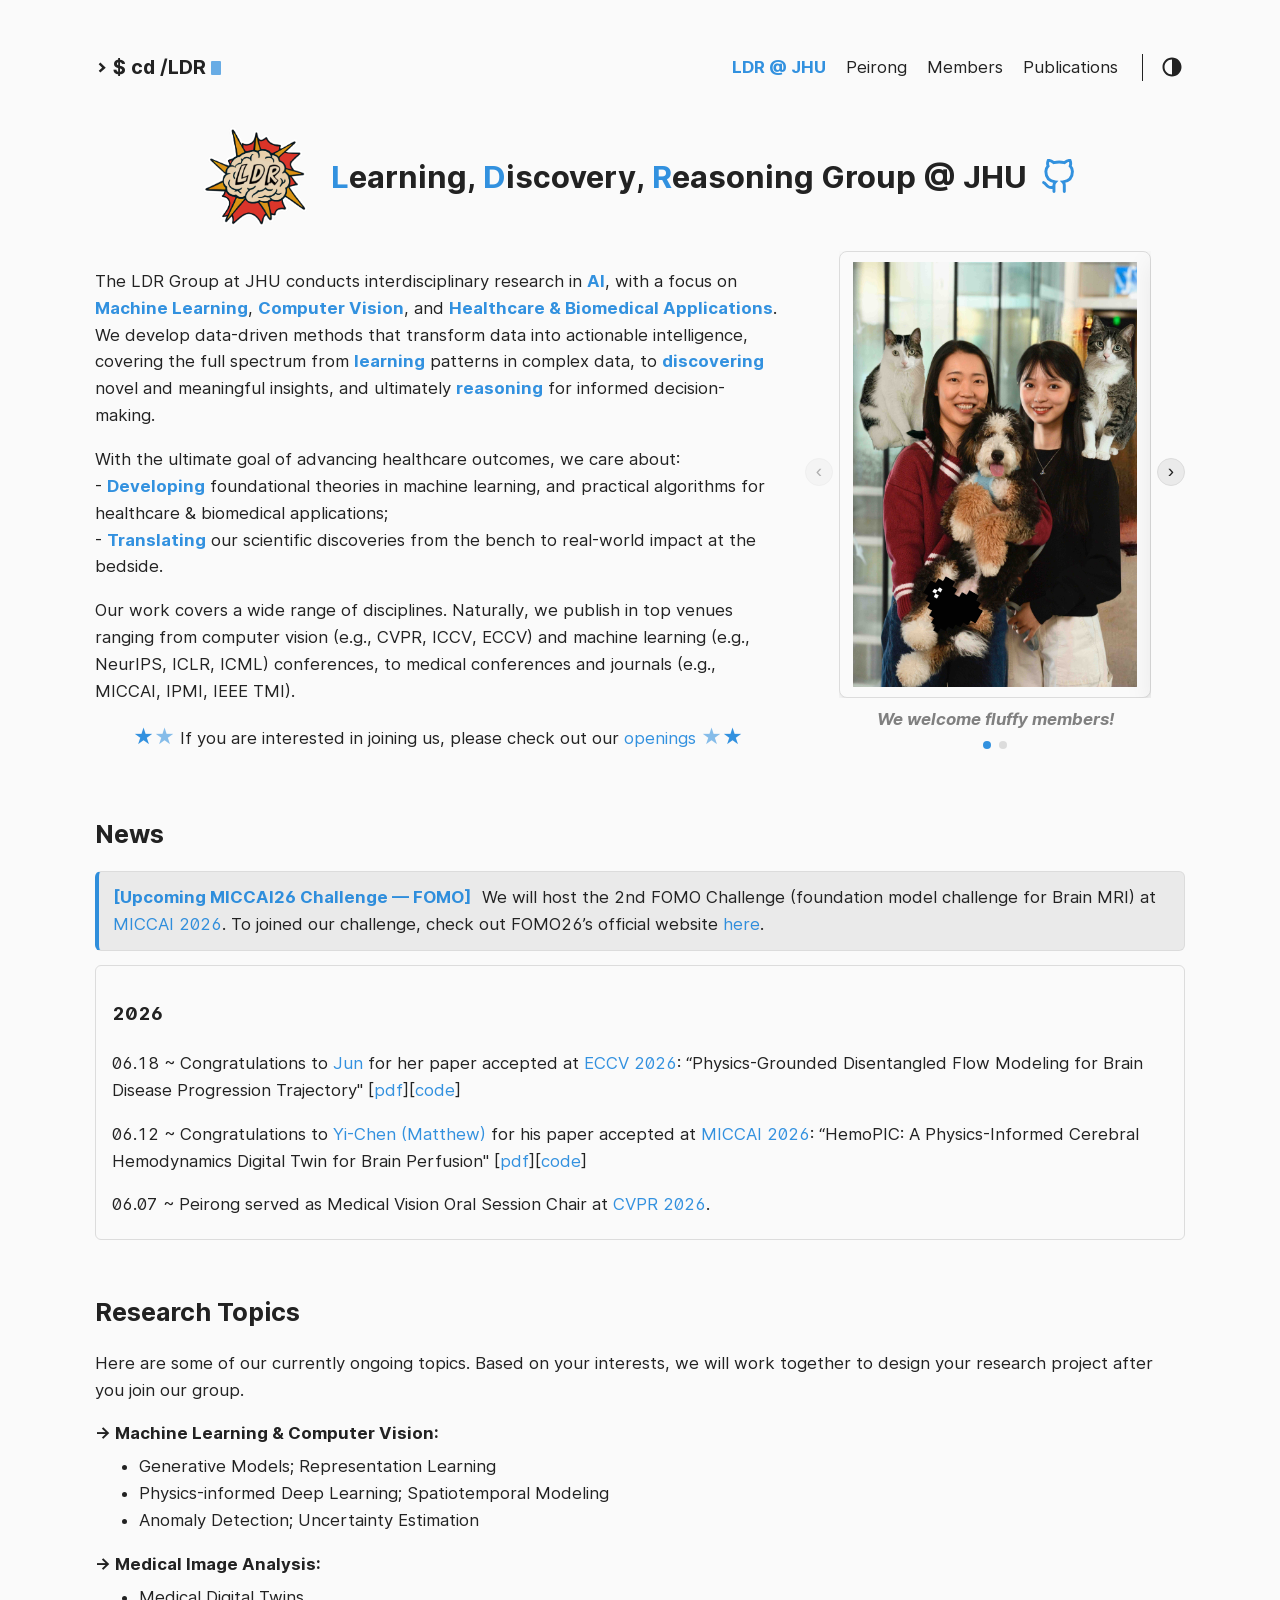
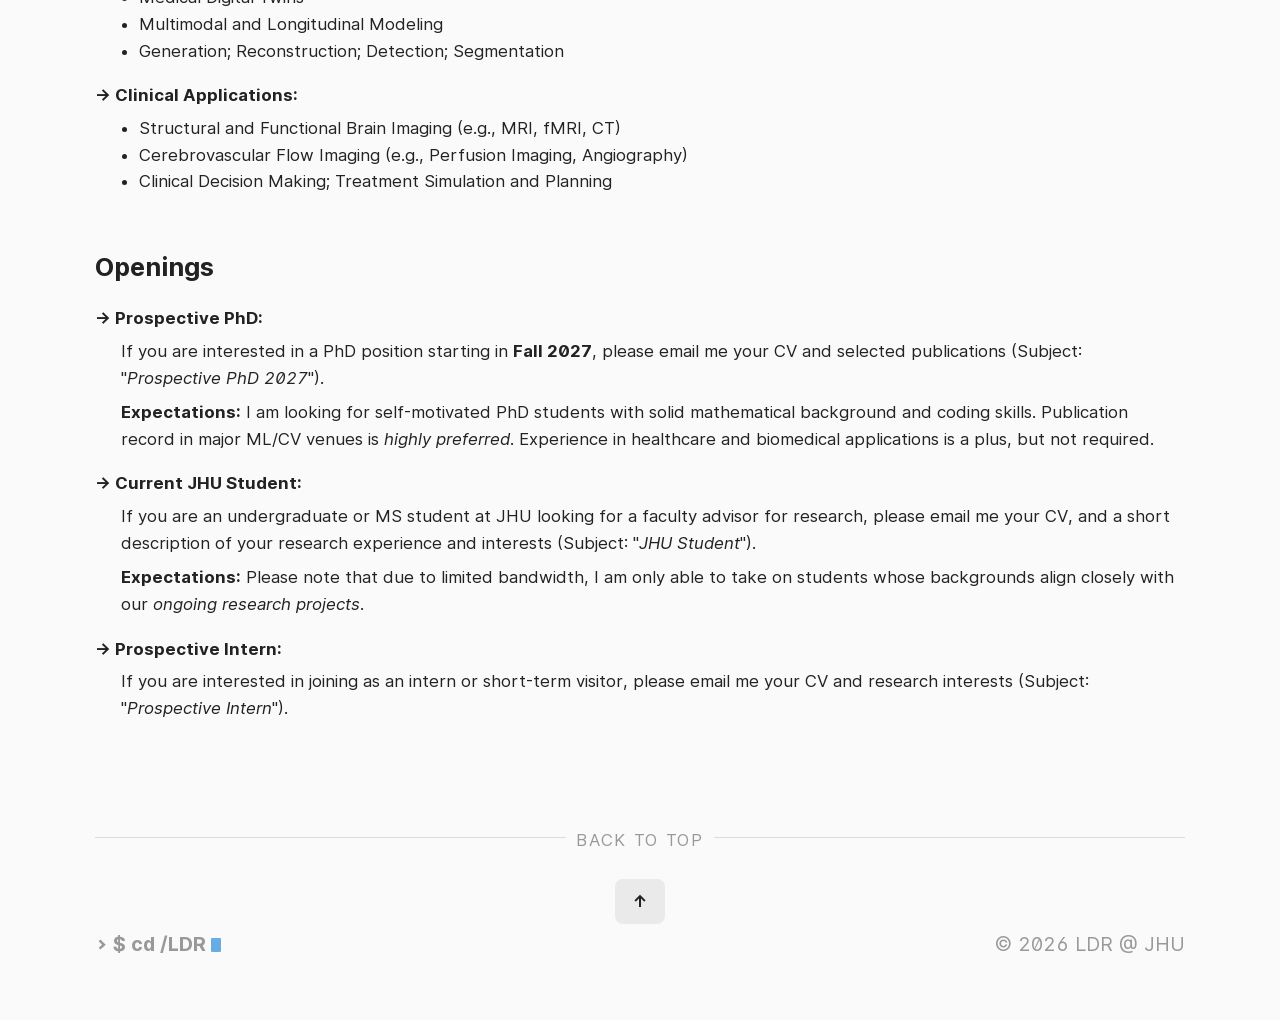
==== index.html @ 0408d9a2 "small fix" ====
<!DOCTYPE html>
<html lang="en">
  <head>
    <link rel="shortcut icon" href="/img/LDR_Logo_Transparent.png"/>
    <title>LDR @ JHU</title>

    <script async src="https://www.googletagmanager.com/gtag/js?id=G-DVSSSF5QW4"></script>
    <script>
      window.dataLayer = window.dataLayer || [];
      function gtag(){dataLayer.push(arguments);}
      gtag('js', new Date());
      gtag('config', 'G-DVSSSF5QW4');
    </script>

    <script async src="https://www.googletagmanager.com/gtag/js?id=G-LH7VK52GWK"></script>
    <script>
      window.dataLayer = window.dataLayer || [];
      function gtag(){dataLayer.push(arguments);}
      gtag('js', new Date());
      gtag('config', 'G-LH7VK52GWK');
    </script>

    <meta http-equiv="content-type" content="text/html; charset=utf-8" />
    <meta name="viewport" content="width=device-width, initial-scale=1.0" />
    <meta name="robots" content="noodp" />
    <link rel="canonical" href="/" />
    <link rel="stylesheet" href="/assets/style.css" />
    <meta property="og:title" content="LDR @ JHU" />
    <meta property="og:type" content="website" />
    <meta property="og:url" content="/" />
    <meta property="og:site_name" content="Peirong Liu" />
  </head>
  <body>

    <div class="container">
      <header class="header">
        <span class="header__inner">
          <a href="/" class="logo">
            <span class="logo__mark"><svg xmlns="http://www.w3.org/2000/svg" class="greater-icon" viewBox="0 0 44 44">
              <path fill="none" d="M15 8l14.729 14.382L15 35.367" />
            </svg></span>
            <span class="logo__text">$ cd /LDR</span>
            <span class="logo__cursor"></span>
          </a>

          <span class="header__right">
            <nav class="menu">
              <ul class="menu__inner menu__inner--desktop">
                <li><a href="/" class="active">LDR @ JHU</a></li>
                <li><a href="/Peirong/">Peirong</a></li>
                <li><a href="/Members/">Members</a></li>
                <li><a href="/Publications/">Publications</a></li>
              </ul>
              <ul class="menu__inner menu__inner--mobile">
                <li><a href="/" class="active">LDR @ JHU</a></li>
                <li><a href="/Peirong/">Peirong</a></li>
                <li><a href="/Members/">Members</a></li>
                <li><a href="/Publications/">Publications</a></li>
              </ul>
            </nav>

            <span class="menu-trigger">
              <svg xmlns="http://www.w3.org/2000/svg" viewBox="0 0 24 24">
                <path d="M0 0h24v24H0z" fill="none" />
                <path d="M3 18h18v-2H3v2zm0-5h18v-2H3v2zm0-7v2h18V6H3z" />
              </svg>
            </span>

            <span class="theme-toggle">
              <svg class="theme-toggler" width="24" height="24" viewBox="0 0 48 48" fill="none" xmlns="http://www.w3.org/2000/svg">
                <path d="M22 41C32.4934 41 41 32.4934 41 22C41 11.5066 32.4934 3 22 3C11.5066 3 3 11.5066 3 22C3 32.4934 11.5066 41 22 41ZM7 22C7 13.7157 13.7157 7 22 7V37C13.7157 37 7 30.2843 7 22Z" />
              </svg>
            </span>
          </span>
        </span>
      </header>

      <div class="post">
        <div class="post-content post-content--hero">
          <div class="post-title-container">
            <img src="/img/LDR_Logo_Transparent.png" class="post-logo">
            <h1 class="post-content-title">
              <span class="accent">L</span>earning,
              <span class="accent">D</span>iscovery,
              <span class="accent">R</span>easoning Group
              @ JHU
            </h1>
            <a href="https://github.com/jhuldr" class="intro-github-link title-github-link" title="GitHub" aria-label="LDR on GitHub"><svg xmlns="http://www.w3.org/2000/svg" viewBox="0 0 24 24" fill="none" stroke="currentcolor" stroke-width="2" stroke-linecap="round" stroke-linePeirong joined="round" aria-hidden="true"><path d="M9 19c-5 1.5-5-2.5-7-3m14 6v-3.87a3.37 3.37.0 00-.94-2.61c3.14-.35 6.44-1.54 6.44-7A5.44 5.44.0 0020 4.77 5.07 5.07.0 0019.91 1S18.73.65 16 2.48a13.38 13.38.0 00-7 0C6.27.65 5.09 1 5.09 1A5.07 5.07.0 005 4.77 5.44 5.44.0 003.5 8.55c0 5.42 3.3 6.61 6.44 7A3.37 3.37.0 009 18.13V22"/></svg></a>
          </div>
        </div>

        <div class="post-content intro-row">
          <div class="intro-text">
            <p>The LDR Group at JHU conducts interdisciplinary research in <strong class="accent">AI</strong>,
              with a focus on <strong class="accent">Machine Learning</strong>,
              <strong class="accent">Computer Vision</strong>,
              and <strong class="accent">Healthcare & Biomedical Applications</strong>.
              We develop data-driven methods that transform data into actionable intelligence,
              covering the full spectrum from <strong class="accent">learning</strong> patterns in complex data,
              to <strong class="accent">discovering</strong> novel and meaningful insights,
              and ultimately <strong class="accent">reasoning</strong> for informed decision-making.
            </p>
            <p>With the ultimate goal of advancing healthcare outcomes, we care about:  </br>
              - <strong class="accent">Developing</strong> foundational theories in machine learning, and practical algorithms for healthcare & biomedical applications; </br>
              - <strong class="accent">Translating</strong> our scientific discoveries from the bench to real-world impact at the bedside.</p>
            <p>Our work covers a wide range of disciplines.
              Naturally, we publish in top venues ranging from computer vision (e.g., CVPR, ICCV, ECCV) and machine learning (e.g., NeurIPS, ICLR, ICML) conferences, to medical conferences and journals (e.g., MICCAI, IPMI, IEEE TMI).
            </p>
            <p class="openings-callout">
              <span class="star star-primary">&starf;</span><span class="star star-secondary">&starf;</span>
              If you are interested in joining us, please check out our <a href="#openings">openings</a>
              <span class="star star-secondary">&starf;</span><span class="star star-primary">&starf;</span>
            </p>
          </div>

          <div class="intro-gallery">
            <div class="intro-gallery__frame">
              <button type="button" class="intro-gallery__btn intro-gallery__btn--prev" aria-label="Previous photo">&#8249;</button>
              <div class="intro-gallery__track">
                <figure class="intro-gallery__slide">
                  <div class="intro-gallery__media">
                    <img src="/img/gallery/Group.jpeg" alt="LDR Group photo">
                  </div>
                  <figcaption><strong><em>We welcome fluffy members!</em></strong></figcaption>
                </figure>
                <figure class="intro-gallery__slide">
                  <div class="intro-gallery__media">
                    <img src="/img/gallery/2026_CVPR_Tutorial.JPG" alt="Peirong at CVPR 2026 Tutorial">
                  </div>
                  <figcaption><strong><em>Peirong @ CVPR 2026 Tutorial — Physics-informed Learning for Interpretable Medical AI</em></strong></figcaption>
                </figure>
              </div>
              <button type="button" class="intro-gallery__btn intro-gallery__btn--next" aria-label="Next photo">&#8250;</button>
            </div>
            <figcaption class="intro-gallery__caption"></figcaption>
            <div class="intro-gallery__dots"></div>
          </div>
        </div>

        <div class="post-content">
          <h2 id="news">News</h2>

          <p class="news-spotlight"><strong class="accent">[Upcoming MICCAI26 Challenge — FOMO]</strong> We will host the 2nd FOMO Challenge (foundation model challenge for Brain MRI) at <a href="https://conferences.miccai.org/2026/en/default.asp">MICCAI 2026</a>. To joined our challenge, check out FOMO26&rsquo;s official website <a href="https://fomo26.github.io/">here</a>.</p>

          <div class="summary-panel">
            <div class="summary">
              <h4 id="2026">2026</h4>
              <p>06.18 ~ Congratulations to <a href="https://scholar.google.com/citations?user=Std7dLsAAAAJ">Jun</a> for her paper accepted at <a href="https://eccv.ecva.net/">ECCV 2026</a>: &ldquo;Physics-Grounded Disentangled Flow Modeling for Brain Disease Progression Trajectory'' [<a href="https://drive.google.com/file/d/1bcO70oi0f6CrcMLDwMaL1CrS9Uw6OTN4/view?usp=drive_link">pdf</a>][<a href="https://github.com/jhuldr/PDF">code</a>]</p>
              <p>06.12 ~ Congratulations to <a href="https://scholar.google.com/citations?user=jf-e29IAAAAJ">Yi-Chen (Matthew)</a> for his paper accepted at <a href="https://conferences.miccai.org/2026/en/default.asp">MICCAI 2026</a>: &ldquo;HemoPIC: A Physics-Informed Cerebral Hemodynamics Digital Twin for Brain Perfusion'' [<a href="https://drive.google.com/file/d/1WXeXgvLBPw8HxhNZmtfDxFD2SdJlkXe6/view?usp=drive_link">pdf</a>][<a href="https://github.com/jhuldr/HemoPIC">code</a>]</p>
              <p>06.07 ~ Peirong served as Medical Vision Oral Session Chair at <a href="https://cvpr.thecvf.com/">CVPR 2026</a>.</p>
              <p>06.04 ~ We hosted <a href="https://sites.google.com/view/cvpr26aiformedical/home">&ldquo;Recent Advances in AI for Medical Imaging: Progress, Challenges, and Future Directions''</a> at <a href="https://cvpr.thecvf.com/Conferences/2026/Tutorials">CVPR 2026 Tutorial</a>, check our latest progress on &ldquo;Physics-Driven Learning for Interpretable Medical AI'' [<a href="https://drive.google.com/file/d/1zkfiCGNZ_6styozGEag61UjAZ97JSYVc/view?usp=sharing">slides</a>].</p>
              <p>05.20 ~ Peirong was recognized as Outstanding Area Chair at <a href="https://cvpr.thecvf.com/">CVPR 2026</a>.</p>
              <p>04.01 ~ Peirong served as Area Chair at <a href="https://neurips.cc/">NeurIPS 2026</a>.</p>
              <p>01.26 ~ Peirong served as Area Chair at <a href="https://conferences.miccai.org/2026/en/default.asp">MICCAI 2026</a>.</p>
              <h4 id="2025">2025</h4>
              <p>12.01 ~ Check out our new work, on unifying the bidirectional generation and editing of pathology-healthy brain imaging [<a href="https://arxiv.org/abs/2512.00269">pdf</a>][<a href="https://github.com/jhuldr/USB">code</a>]</p>
              <p>09.18 ~ Received 4 x RTX PRO 6000 Blackwell GPU <a href="https://www.nvidia.com/en-us/industries/higher-education-research/academic-grant-program/">NVIDIA Academic Grant</a> as the sole PI to support our research on physics-informed deep learning.</p>
              <p>08.20 ~ Peirong served as Area Chair at <a href="https://iclr.cc/">ICLR 2026</a> and <a href="https://cvpr.thecvf.com/">CVPR 2026</a>.</p>
              <p>07.20 ~ Check out our preprint for <a href="https://huggingface.co/datasets/FOMO25/FOMO-MRI">FOMO-60k</a> (a large-scale heterogeneous 3D brain MRI dataset) <a href="https://arxiv.org/abs/2506.14432">here</a>.</p>
              <p>07.16 ~ One paper accepted at <a href="https://dgm4miccai.github.io/">MICCAI Deep Generative Models Workshop (DGM4MICCAI) 2025</a>: &ldquo;Conditional diffusion models for guided anomaly detection in brain images using fluid-driven anomaly randomization'' [<a href="https://arxiv.org/abs/2506.10233">pdf</a>]</p>
              <p>07.01 ~ Peirong joined <a href="https://www.jhu.edu/">JHU</a> as an Assistant Professor in the Dept. of <a href="https://engineering.jhu.edu/ece/">Electrical and Computer Engineering (ECE)</a> and <a href="https://ai.jhu.edu/">Data Science and Artificial Intelligence Institute (DSAI)</a>.</p>
              <p>04.01 ~ We will host FOMO - the first foundation model challenge for Brain MRI - at <a href="https://conferences.miccai.org/2025/en/default.asp">MICCAI 2025</a>. To joined our challenge, check out FOMO's official website <a href="https://fomo25.github.io/">here</a>.</p>
              <p>03.01 ~ Peirong served as Area Chair at <a href="https://conferences.miccai.org/2025/en/default.asp">MICCAI 2025</a>.</p>
              <p>02.26 ~ One paper accepted at <a href="https://cvpr.thecvf.com/">CVPR 2025</a>: &ldquo;Unraveling Normal Anatomy via Fluid-Driven Anomaly Randomization'' [<a href="https://arxiv.org/abs/2501.13370">pdf</a>][<a href="https://github.com/peirong26/UNA">code</a>]</p>
              <p>01.22 ~ One paper accepted at <a href="https://iclr.cc/">ICLR 2025</a>: &ldquo;Hierarchical uncertainty estimation for learning-based registration in neuroimaging'' [<a href="https://arxiv.org/abs/2410.09299">pdf</a>][<a href="https://github.com/HuXiaoling/Regre4Regis">code</a>]</p>
              <details class="news-archive">
                <summary>Older news (2018&ndash;2024)</summary>
                <h4 id="2024">2024</h4>
                <p>09.09 ~ Peirong was named as a <a href="https://datascience.ucsd.edu/rising-stars-in-data-science/#1715796564881-774c0292-27f2">Rising Star in Data Science</a> by UCSD, UChicago, and Stanford.</p>
                <p>08.16 ~ Peirong was named as a <a href="https://risingstars-eecs.mit.edu/">Rising Star in EECS</a> by MIT.</p>
                <p>07.12 ~ Received the NIH Award at <a href="https://conferences.miccai.org/2024/en/">MICCAI 2024</a>.</p>
                <p>07.01 ~ One paper accepted at <a href="https://eccv2024.ecva.net/">ECCV 2024</a>: &ldquo;Brain-ID: Learning Contrast-agnostic Anatomical Representations for Brain Imaging'' [<a href="https://arxiv.org/abs/2311.16914">pdf</a>][<a href="https://github.com/peirong26/Brain-ID">code</a>]</p>
                <p>06.20 ~ Peirong started as a volunteer research mentor for <a href="https://talaria.org/">Talaria Summer Institute</a>.</p>
                <p>06.17 ~ One paper accepted at <a href="https://conferences.miccai.org/2024/en/">MICCAI 2024</a>: &ldquo;PEPSI: Pathology-Enhanced Pulse-Sequence-Invariant Representations for Brain MRI'' [<a href="https://arxiv.org/abs/2403.06227">pdf</a>][<a href="https://github.com/peirong26/PEPSI">code</a>]</p>
                <p>02.02 ~ One paper accepted as <strong>Oral</strong> at <a href="https://biomedicalimaging.org/2024/">ISBI 2024</a>: &ldquo;Quantifying white matter hyperintensity and brain volumes in heterogeneous clinical and low-field portable MRI'' [<a href="https://arxiv.org/abs/2312.05119">pdf</a>][<a href="https://surfer.nmr.mgh.harvard.edu/fswiki/WMH-SynthSeg">FreeSurfer</a>]</p>
                <h4 id="2023">2023</h4>
                <p>08.13 ~ Peirong joined as a postdoctoral researcher at Harvard Medical School and Massachusetts General Hospital.</p>
                <h4 id="2022">2022</h4>
                <p>05.13 ~ Peirong joined as a research intern at <a href="https://ai.facebook.com">Meta AI</a>&rsquo;s Computer Vision team for Summer 2022.</p>
                <p>03.02 ~ One paper accepted as <strong>Oral</strong> at <a href="https://cvpr2022.thecvf.com">CVPR 2022</a>: &ldquo;Deep Decomposition for Stochastic Normal-Abnormal Transport'' [<a href="https://arxiv.org/abs/2111.14777">pdf</a>][<a href="https://github.com/uncbiag/D2-SONATA">code</a>]</p>
                <h4 id="2021">2021</h4>
                <p>09.28 ~ One paper accepted at <a href="https://nips.cc/">NeurIPS 2021</a>: &ldquo;Accurate Point Cloud Registration with Robust Optimal Transport'' [<a href="https://openreview.net/forum?id=TlE6Ar1sRsR">pdf</a>][<a href="https://github.com/uncbiag/robot">code</a>]</p>
                <p>07.13 ~ One paper accepted at <a href="http://iccv2021.thecvf.com/home">ICCV 2021</a>: &ldquo;Local Temperature Scaling for Probability Calibration'' [<a href="https://arxiv.org/abs/2008.05105">pdf</a>][<a href="https://github.com/uncbiag/LTS">code</a>]</p>
                <p>05.13 ~ One paper accepted at <a href="https://ieeexplore.ieee.org/xpl/RecentIssue.jsp?punumber=42">IEEE TMI</a>: &ldquo;Perfusion Imaging: An Advection Diffusion Approach'' [<a href="https://ieeexplore.ieee.org/abstract/document/9446948">pdf</a>][<a href="https://github.com/uncbiag/PIANO">code</a>]</p>
                <p>03.22 ~ Peirong joined as a research intern at <a href="https://ai.facebook.com">Facebook AI</a>&rsquo;s Computer Vision team for Summer 2021.</p>
                <p>03.13 ~ One paper accepted as <strong>Oral</strong> at <a href="http://cvpr2021.thecvf.com">CVPR 2021</a>: &ldquo;Discovering Hidden Physics Behind Transport Dynamics'' [<a href="https://arxiv.org/abs/2011.12222">pdf</a>][<a href="https://github.com/uncbiag/D2-SONATA">code</a>]</p>
                <h4 id="2020">2020</h4>
                <p>08.15 ~ Received the Student Travel Award at <a href="https://www.miccai2020.org/en/">MICCAI 2020</a>.</p>
                <p>06.13 ~ One paper accepted at <a href="https://www.miccai2020.org/en/">MICCAI 2020</a>: &ldquo;Fluid Registration Between Lung CT and Stationary Chest Tomosynthesis Images'' [<a href="https://link.springer.com/chapter/10.1007/978-3-030-59716-0_30">pdf</a>][<a href="https://github.com/uncbiag/2D3DFluidReg">code</a>]</p>
                <p>05.13 ~ One paper <strong>Early</strong> accepted as <strong>Oral</strong> at <a href="https://www.miccai2020.org/en/">MICCAI 2020</a>: &ldquo;PIANO: Perfusion Imaging via Advection-Diffusion'' [<a href="https://link.springer.com/chapter/10.1007/978-3-030-59728-3_67">pdf</a>][<a href="https://github.com/uncbiag/PIANO">code</a>]</p>
                <h4 id="2019">2019</h4>
                <p>06.02 ~ Received the IPMI Scholarship at <a href="https://link.springer.com/book/10.1007/978-3-030-20351-1">IPMI 2019</a>.</p>
                <p>02.26 ~ One paper accepted as <strong>Oral</strong> at <a href="https://link.springer.com/book/10.1007/978-3-030-20351-1">IPMI 2019</a>: &ldquo;Deep Modeling of Growth Trajectories for Longitudinal Prediction of Missing Infant Cortical Surfaces'' [<a href="https://link.springer.com/chapter/10.1007/978-3-030-20351-1_21">pdf</a>][<a href="https://github.com/peirong26/GCNN-for-Longitudinal-Cortical-Prediction">code</a>]</p>
              </details>
            </div>
            <div class="summary-rail" aria-hidden="true"></div>
          </div>
        </div>

        <div class="post-content">
          <h2 id="topics">Research Topics</h2>

          <p>Here are some of our currently ongoing topics. Based on your interests, we will work together to design your research project after you join our group.</p>

          <p><strong>-> Machine Learning & Computer Vision:</strong></p>
          <div class="section-body">
            <ul>
              <li>Generative Models; Representation Learning</li>
              <li>Physics-informed Deep Learning; Spatiotemporal Modeling</li>
              <li>Anomaly Detection; Uncertainty Estimation</li>
            </ul>
          </div>

          <p><strong>-> Medical Image Analysis:</strong></p>
          <div class="section-body">
            <ul>
              <li>Medical Digital Twins</li>
              <li>Multimodal and Longitudinal Modeling</li>
              <li>Generation; Reconstruction; Detection; Segmentation</li>
            </ul>
          </div>

          <p><strong>-> Clinical Applications:</strong></p>
          <div class="section-body">
            <ul>
              <li>Structural and Functional Brain Imaging (e.g., MRI, fMRI, CT)</li>
              <li>Cerebrovascular Flow Imaging (e.g., Perfusion Imaging, Angiography)</li>
              <li>Clinical Decision Making; Treatment Simulation and Planning</li>
            </ul>
          </div>
        </div>

        <div class="post-content">
          <h2 id="openings">Openings</h2>

          <p><strong>-> Prospective PhD:</strong></p>

          <div class="section-body">
            <p>If you are interested in a PhD position starting in <strong>Fall 2027</strong>,
            please email me your CV and selected publications (Subject: "<em>Prospective PhD 2027</em>").</p>

            <p><strong>Expectations:</strong> I am looking for self-motivated PhD students with solid mathematical background and coding skills.
            Publication record in major ML/CV venues is <em>highly preferred</em>.
            Experience in healthcare and biomedical applications is a plus, but not required.</p>
          </div>

          <p><strong>-> Current JHU Student:</strong></p>

          <div class="section-body">
            <p>If you are an undergraduate or MS student at JHU looking for a faculty advisor for research,
              please email me your CV, and a short description of your research experience and interests (Subject: "<em>JHU Student</em>").</p>

            <p><strong>Expectations:</strong> Please note that due to limited bandwidth,
              I am only able to take on students whose backgrounds align closely with our  <em>ongoing research projects</em>.</p>
          </div>

          <p><strong>-> Prospective Intern:</strong></p> 
          <div class="section-body">
            <p>If you are interested in joining as an intern or short-term visitor,
              please email me your CV and research interests (Subject: "<em>Prospective Intern</em>").</p>
          </div>
        </div>

        <div class="pagination">
          <div class="pagination__title">
            <span class="pagination__title-h">Back to Top</span>
            <hr />
          </div>
          <div class="pagination__buttons">
            <span class="button next">
              <a href="/">
                <span class="button__text">&#8593;</span>
              </a>
            </span>
          </div>
        </div>

        <footer class="footer">
          <div class="footer__inner">
            <a href="/" class="logo">
              <span class="logo__mark"><svg xmlns="http://www.w3.org/2000/svg" class="greater-icon" viewBox="0 0 44 44">
                <path fill="none" d="M15 8l14.729 14.382L15 35.367" />
              </svg></span>
              <span class="logo__text">$ cd /LDR</span>
              <span class="logo__cursor"></span>
            </a>
            <div class="copyright">
              <span>© 2026 LDR @ JHU</span>
            </div>
          </div>
        </footer>
      </div>
    </div>

    <script src="/assets/main.js"></script>
    <script src="/assets/site.js"></script>
  </body>
</html>
---- assets/style.css ----
@font-face{font-family:Inter;font-style:normal;font-weight:400;font-feature-settings:"liga","tnum","case","calt","zero","ss01","locl";src:url(fonts/Inter-Regular.woff2) format("woff2"),url(fonts/Inter-Regular.woff) format("woff");font-display:swap}
@font-face{font-family:Inter;font-style:italic;font-weight:400;font-feature-settings:"liga","tnum","case","calt","zero","ss01","locl";src:url(fonts/Inter-Italic.woff2) format("woff2"),url(fonts/Inter-Italic.woff) format("woff");font-display:swap}
@font-face{font-family:Inter;font-style:normal;font-weight:600;font-feature-settings:"liga","tnum","case","calt","zero","ss01","locl";src:url(fonts/Inter-Medium.woff2) format("woff2"),url(fonts/Inter-Medium.woff) format("woff");font-display:swap}
@font-face{font-family:Inter;font-style:italic;font-weight:600;font-feature-settings:"liga","tnum","case","calt","zero","ss01","locl";src:url(fonts/Inter-MediumItalic.woff2) format("woff2"),url(fonts/Inter-MediumItalic.woff) format("woff");font-display:swap}
@font-face{font-family:Inter;font-style:normal;font-weight:800;font-feature-settings:"liga","tnum","case","calt","zero","ss01","locl";src:url(fonts/Inter-Bold.woff2) format("woff2"),url(fonts/Inter-Bold.woff) format("woff");font-display:swap}
@font-face{font-family:Inter;font-style:italic;font-weight:800;font-feature-settings:"liga","tnum","case","calt","zero","ss01","locl";src:url(fonts/Inter-BoldItalic.woff2) format("woff2"),url(fonts/Inter-BoldItalic.woff) format("woff");font-display:swap}:root{--background:#fafafa;--background-secondary:#eaeaea;--header:#fafafa;--color:#222;--color-secondary:#999;--border-color:#dcdcdc;--phoneWidth:(max-width:480px);--tabletWidth:(max-width:900px)}body.dark-theme{--background:#252627;--background-secondary:#3b3d42;--header:#252627;--color:#a9a9b3;--color-secondary:#73747b;--border-color:#4a4b50}.button-container{display:table;margin-left:auto;margin-right:auto}.button,a.button,button{position:relative;display:flex;align-items:center;justify-content:center;padding:8px 18px;margin-bottom:5px;background:#eaeaea;background:var(--background-secondary);text-decoration:none;text-align:center;font-weight:500;border-radius:8px;border:1px solid transparent;-webkit-appearance:none;-moz-appearance:none;appearance:none;cursor:pointer;outline:none}.button.outline,a.button.outline,button.outline{background:transparent;border-color:#eaeaea;border-color:var(--background-secondary);box-shadow:none;padding:8px 18px}.button.outline :hover,a.button.outline :hover,button.outline :hover{transform:none;box-shadow:none}.button.primary,a.button.primary,button.primary{box-shadow:0 4px 6px rgba(50,50,93,.11),0 1px 3px rgba(0,0,0,.08)}.button.primary:hover,a.button.primary:hover,button.primary:hover{box-shadow:0 2px 6px rgba(50,50,93,.21),0 1px 3px rgba(0,0,0,.08)}.button.link,a.button.link,button.link{background:none;font-size:1rem;}.button.small,a.button.small,button.small{font-size:.8rem}.button.wide,a.button.wide,button.wide{min-width:200px;padding:14px 24px}a.read-more,a.read-more:active,a.read-more:hover{display:inline-flex;background:none;box-shadow:none;padding:0;margin:20px 0;font-weight:700}.code-toolbar{margin-bottom:20px}.code-toolbar .toolbar-item a{display:inline-flex;padding:3px 8px;margin-bottom:5px;background:#eaeaea;background:var(--background-secondary);text-decoration:none;text-align:center;font-size:13px;font-weight:500;border-radius:8px;border:1px solid transparent;-webkit-appearance:none;-moz-appearance:none;appearance:none;cursor:pointer;outline:none}.code-toolbar .toolbar-item a,.header{position:relative;align-items:center;justify-content:center}.header{background:#fafafa;background:var(--header);display:flex;padding:20px}.header__right{display:flex;flex-direction:row;align-items:center}
@media (max-width:480px){.header__right{flex-direction:row-reverse}}.header__inner{justify-content:space-between;margin:0 auto;width:1280px;max-width:100%}.header__inner,.theme-toggle{display:flex;align-items:center}.theme-toggle{justify-content:center;line-height:1;cursor:pointer}.theme-toggler{fill:currentColor}.logo{display:flex;align-items:center;flex:0 0 auto;text-decoration:none;font-weight:700}.logo img{height:44px}.logo__mark{display:inline-flex;align-items:center;margin-right:5px}.logo__mark .greater-icon{width:.95rem;height:100%}.logo__mark .greater-icon path{stroke:currentColor;stroke-width:8px}.logo__text{font-size:1.125rem}.logo__cursor{display:inline-block;width:10px;height:1rem;background:#68ACE5;margin-left:5px;border-radius:1px;-webkit-animation:cursor 1s infinite;animation:cursor 1s infinite}
@-webkit-keyframes cursor{0%{opacity:0}50%{opacity:1}to{opacity:0}}
@keyframes cursor{0%{opacity:0}50%{opacity:1}to{opacity:0}}.menu{--color:rgba(0,0,0,0.12);--shadow:0 8px 20px var(--color);border-right:1px solid;margin-right:18px;padding-right:24px;font-weight:500}
@media (max-width:480px){.menu{position:absolute;background:#fafafa;background:var(--header);box-shadow:var(--shadow);margin:0;padding:5px;list-style:none;border-radius:5px;z-index:99;border:none;top:50px;right:10px}}.menu a{text-decoration:none}.menu__inner{display:flex;align-items:center;justify-content:flex-end;flex-wrap:wrap;list-style:none;margin:0;padding:0}
@media (max-width:480px){.menu__inner--desktop{display:none}}.menu__inner--mobile{display:none}
@media (max-width:480px){.menu__inner--mobile{display:block}}.menu__inner li{text-align:left;flex:0 0 auto}.menu__inner li:not(:first-of-type){margin-left:20px}
@media (max-width:480px){.menu__inner{flex-direction:column;align-items:flex-start;padding:0}.menu__inner li{margin-left:0!important;padding:10px}}.menu__sub-inner{position:relative;list-style:none;padding:0;margin:0}.menu__sub-inner:not(:only-child){margin-left:20px}.menu__sub-inner-more{position:absolute;background:#fafafa;background:var(--header);box-shadow:var(--shadow);margin:0;padding:5px;list-style:none;border-radius:5px;z-index:99;top:35px;left:0}.menu__sub-inner-more-trigger{display:inline-flex;align-items:center;-webkit-user-select:none;-moz-user-select:none;-ms-user-select:none;user-select:none;cursor:pointer}.menu__sub-inner-more-trigger-icon{display:inline-flex;align-items:center;margin-left:3px;transform:rotate(90deg);line-height:1}.menu__sub-inner-more-trigger-icon .greater-icon{width:.95rem;height:100%}.menu__sub-inner-more-trigger-icon .greater-icon path{stroke:currentColor;stroke-width:5px}.menu__inner .menu__sub-inner-more li{margin-left:0;white-space:nowrap}.menu__inner .menu__sub-inner-more li:hover{background:rgba(0,0,0,.05);border-radius:3px;cursor:pointer}.menu__sub-inner-more li a{width:100%;display:inline-block;padding:10px}.menu-trigger{width:24px;height:24px;fill:currentColor;margin-left:10px;cursor:pointer}html{box-sizing:border-box}*,:after,:before{box-sizing:inherit}body{margin:0;padding:0;font-family:Inter,-apple-system,BlinkMacSystemFont,Roboto,Segoe UI,Helvetica,Arial,sans-serif;font-size:1rem;font-weight:500;font-feature-settings:"liga","tnum","case","calt","zero","ss01","locl";line-height:1.54;background-color:#fff;background-color:var(--background);color:#222;color:var(--color);text-rendering:optimizeLegibility;-webkit-font-smoothing:antialiased;-webkit-overflow-scrolling:touch;-webkit-text-size-adjust:100%}
@media (max-width:480px){body{font-size:1rem}}h1,h2,h3,h4,h5,h6{line-height:1.3}h1{font-size:2.625rem}h2{font-size:1.625rem}h3{font-size:1.375rem}h4{font-size:1.125rem}
@media (max-width:480px){h1{font-size:2rem}h2{font-size:1.4rem}h3{font-size:1.15rem}h4{font-size:1.125rem}}a{color:inherit}img{display:block;max-width:100%}img.center,img.left{margin-right:auto}img.center,img.right{margin-left:auto}figure{display:table;max-width:100%;margin:25px 0}figure.center,figure.left{margin-right:auto}figure.center,figure.right{margin-left:auto}figure figcaption{font-size:.9rem;margin-top:5px;opacity:.8}figure figcaption.left{text-align:left}figure figcaption.center{text-align:center}figure figcaption.right{text-align:right}code,kbd{font-family:Consolas,Monaco,Andale Mono,Ubuntu Mono,monospace;background:#eaeaea;background:var(--background-secondary);padding:1px 6px;margin:0 2px;border-radius:5px;font-size:.9rem;font-weight:400}code code,code kbd,kbd code,kbd kbd{background:transparent;padding:0;margin:0}pre{background:#212020;padding:20px;border-radius:8px;font-size:.9rem;overflow:auto}
@media (max-width:480px){pre{white-space:pre-wrap;word-wrap:break-word}}pre code{background:none!important;color:#ccc;margin:0;padding:0;font-size:inherit}blockquote{border-left:2px solid;margin:40px;padding:10px 20px}
@media (max-width:480px){blockquote{margin:10px;padding:10px}}blockquote:before{content:"”";font-family:Georgia,serif;font-size:3.875rem;position:absolute;left:-40px;top:-20px}blockquote p:first-of-type{margin-top:0}blockquote p:last-of-type{margin-bottom:0}table{table-layout:fixed;border-collapse:collapse;width:100%;margin:40px 0;border-radius:5px}table,td,th{border:1px solid;padding:10px}th{background:#eaeaea;background:var(--background-secondary)}ol,ul{margin-left:40px;padding:0}
@media (max-width:480px){ol,ul{margin-left:20px}}ol ol{list-style-type:lower-alpha}.container{flex-direction:column;text-align:center}.container,.content{display:flex;justify-content:center}.content{flex-direction:column;flex:1 auto;align-items:center;margin:50px 0}
@media (max-width:480px){.content{margin-top:0}}hr{width:100%;border:none;background:#dcdcdc;background:var(--border-color);height:1px}.hidden{display:none}.framed{padding:20px;border-radius:10px;border:1px solid #dcdcdc;border:1px solid var(--border-color);max-width:800px}blockquote.twitter-tweet{background:rgba(44,124,186,.1);border:none;padding:30px;color:inherit;font-size:inherit;line-height:inherit;border-radius:8px}.post{width:100%;max-width:1280px;text-align:left;padding:20px;margin:20px auto}
@media (max-width:480px){.post{max-width:660px}}.post:not(:last-of-type){border-bottom:1px solid #dcdcdc;border-bottom:1px solid var(--border-color)}.post-meta{font-size:1rem;margin-bottom:10px}
@media (max-width:480px){.post-meta{font-size:.85rem}}.post-title{font-size:2.625rem;margin:0 0 20px}
@media (max-width:480px){.post-title{font-size:2rem}}.post-title a{text-decoration:none}.post-tags{display:block;margin-bottom:20px;font-size:1rem;opacity:.5}.post-tags a{text-decoration:none}.post-content{margin-top:30px}.post-cover{margin:40px -50px;width:860px;max-width:860px}.post-cover img{margin:0 auto;border-radius:8px;box-shadow:0 12px 40px rgba(0,0,0,.15)}
@media (max-width:480px){.post-cover{margin:20px 0;width:100%}}.post--regulation h1,.post--regulation h2{justify-content:center}.post--regulation h2{margin-bottom:10px}.post--regulation h2+h2{margin-top:-10px;margin-bottom:20px}.pagination{margin-top:50px}.pagination__title{display:flex;text-align:center;position:relative;margin:100px 0 20px}.pagination__title-h{text-align:center;margin:0 auto;padding:5px 10px;background:#fff;background:var(--background);color:#999;color:var(--color-secondary);font-size:.8rem;text-transform:uppercase;text-decoration:none;letter-spacing:.1em;z-index:1}.pagination__title hr{position:absolute;left:0;right:0;width:100%;margin-top:15px;z-index:0}.pagination__buttons{display:flex;align-items:center;justify-content:center}.pagination__buttons a{text-decoration:none;font-weight:700}.button{position:relative;display:inline-flex;align-items:center;justify-content:center;background:#eaeaea;background:var(--background-secondary);font-size:1rem;font-weight:500;border-radius:8px;max-width:40%;padding:0;cursor:pointer;-webkit-appearance:none;-moz-appearance:none;appearance:none}.button+.button{margin-left:10px}.button a{display:flex;padding:8px 16px;text-decoration:none}.button__text,.button a{text-overflow:ellipsis;white-space:nowrap;overflow:hidden}.button.next .button__icon{margin-left:8px}.button.previous .button__icon{margin-right:8px}.footer{padding:0px;flex-grow:0;color:#999;color:var(--color-secondary)}.footer__inner{display:flex;align-items:center;justify-content:space-between;margin:0 auto;width:1280px;max-width:100%}
@media (max-width:480px){.footer__inner{flex-direction:column}}.footer a{color:inherit}.footer .copyright{display:flex;flex-direction:row;align-items:center;font-size:1rem}.footer .copyright--user{margin:auto;text-align:center}.footer .copyright>:first-child:not(:only-child){border-right:1px solid;padding-right:10px;margin-right:10px}
@media (max-width:480px){.footer .copyright>:first-child:not(:only-child){border:none;padding:0;margin:0}}
@media (max-width:480px){.footer .copyright{flex-direction:column;margin-top:10px}}.terms{width:100%;max-width:800px;text-align:left;padding:20px;margin:0 auto}.terms__list{padding:0 0 0 20px;margin:0}.terms__list a{text-decoration:none}.terms__term{margin-bottom:15px}.terms__term-count{background:#eaeaea;background:var(--background-secondary);font-size:12px;margin-left:5px;padding:2px 10px;border-radius:5px;text-decoration:none}.archive{width:100%;max-width:800px;text-align:left;padding:20px;margin:0 auto}.archive__group-month{display:flex;align-items:flex-start;padding:10px 0}
@media (max-width:480px){.archive__group-month{flex-direction:column}}.archive__group-month:not(:last-of-type){border-bottom:1px solid #dcdcdc;border-bottom:1px solid var(--border-color)}.archive__group-year{margin-top:40px}
@media (max-width:480px){.archive__group-year{margin-top:20px}}.archive__group-year:not(:last-of-type){border-bottom:1px solid #dcdcdc;border-bottom:1px solid var(--border-color)}.archive__group-year-header{margin:10px 0}.archive__group-month-header{margin:25px 0;width:200px;opacity:.5}
@media (max-width:480px){.archive__group-month-header{margin:10px 0 0}}.archive__group-posts{width:100%}.archive__post{padding:20px 0}.archive__post:not(:last-of-type){border-bottom:1px solid #dcdcdc;border-bottom:1px solid var(--border-color)}.archive__post-title{margin:5px 0}.archive__post-title a{display:block;text-decoration:none}code[class*=language-],pre[class*=language-]{background:none;font-family:Consolas,Monaco,Andale Mono,Ubuntu Mono,monospace;text-align:left;white-space:pre;word-spacing:normal;word-break:normal;word-wrap:normal;-moz-tab-size:4;-o-tab-size:4;tab-size:4;-webkit-hyphens:none;-ms-hyphens:none;hyphens:none}pre[class*=language-]{padding:1em;margin:.5em 0;overflow:auto}:not(pre)>code[class*=language-],pre[class*=language-]{background:#212020!important;color:inherit!important;border-radius:8px}:not(pre)>code[class*=language-]{padding:.1em;border-radius:.3em;white-space:normal}.token.block-comment,.token.cdata,.token.comment,.token.doctype,.token.prolog{color:hsla(0,0%,100%,.4)}.token.punctuation{color:#a9a9b3}.token.attr-name,.token.deleted,.token.namespace,.token.tag{color:#e2777a}.token.function-name{color:#6196cc}.token.boolean,.token.function,.token.number{color:#f08d49}.token.class-name,.token.constant,.token.property,.token.symbol{color:#f8c555}.token.atrule,.token.builtin,.token.important,.token.keyword,.token.selector{color:#cc99cd}.token.attr-value,.token.char,.token.regex,.token.string,.token.variable{color:#7ec699}.token.entity,.token.operator,.token.url{color:#67cdcc}.token.bold,.token.important{font-weight:700}.token.italic{font-style:italic}.token.entity{cursor:help}.token.inserted{color:green}pre[class*=language-].line-numbers{position:relative;padding-left:3.8em;counter-reset:linenumber}pre[class*=language-].line-numbers>code{position:relative;white-space:inherit}.line-numbers .line-numbers-rows{position:absolute;pointer-events:none;top:0;font-size:100%;left:-3.8em;width:3em;letter-spacing:-1px;border-right:1px solid #999;-webkit-user-select:none;-moz-user-select:none;-ms-user-select:none;user-select:none}.line-numbers-rows>span{pointer-events:none;display:block;counter-increment:linenumber}.line-numbers-rows>span:before{content:counter(linenumber);color:#999;display:block;padding-right:.8em;text-align:right}div.code-toolbar{position:relative}div.code-toolbar>.toolbar{position:absolute;top:.3em;right:.2em;transition:opacity .3s ease-in-out;opacity:0}div.code-toolbar:hover>.toolbar{opacity:1}div.code-toolbar>.toolbar .toolbar-item{display:inline-block}div.code-toolbar>.toolbar a{cursor:pointer}div.code-toolbar>.toolbar button{background:none;border:0;color:inherit;font:inherit;line-height:normal;overflow:visible;padding:0;-webkit-user-select:none;-moz-user-select:none;-ms-user-select:none}div.code-toolbar>.toolbar a,div.code-toolbar>.toolbar button,div.code-toolbar>.toolbar span{color:#bbb;font-size:.8em;padding:0 .5em;background:#f5f2f0;background:hsla(0,0%,87.8%,.2);box-shadow:0 2px 0 0 rgba(0,0,0,.2);border-radius:.5em}div.code-toolbar>.toolbar a:focus,div.code-toolbar>.toolbar a:hover,div.code-toolbar>.toolbar button:focus,div.code-toolbar>.toolbar button:hover,div.code-toolbar>.toolbar span:focus,div.code-toolbar>.toolbar span:hover{color:inherit;text-decoration:none}.command-line-prompt{border-right:1px solid #999;display:block;float:left;font-size:100%;letter-spacing:-1px;margin-right:1em;pointer-events:none;-webkit-user-select:none;-moz-user-select:none;-ms-user-select:none;user-select:none}.command-line-prompt>span:before{color:#999;content:" ";display:block;padding-right:.8em}.command-line-prompt>span[data-user]:before{content:"[" attr(data-user) "@" attr(data-host) "] $"}.command-line-prompt>span[data-user=root]:before{content:"[" attr(data-user) "@" attr(data-host) "] #"}.command-line-prompt>span[data-prompt]:before{content:attr(data-prompt)}.collapsable-code{position:relative;width:100%;margin:40px 0}.collapsable-code input[type=checkbox]{position:absolute;visibility:hidden}.collapsable-code input[type=checkbox]:checked~.code-toolbar pre,.collapsable-code input[type=checkbox]:checked~pre{height:0;padding:0;border-top:none}.collapsable-code input[type=checkbox]:checked~.code-toolbar{padding:0;border-top:none}.collapsable-code input[type=checkbox]:checked~.code-toolbar .toolbar{display:none}.collapsable-code input[type=checkbox]:checked~label{border-radius:10px}.collapsable-code input[type=checkbox]:checked~label .collapsable-code__toggle:after{content:attr(data-label-expand)}.collapsable-code label{position:relative;display:flex;justify-content:space-between;background:#eaeaea;background:var(--background-secondary);padding:10px;border-top-left-radius:10px;border-top-right-radius:10px;min-width:30px;min-height:30px;margin:0;cursor:pointer}.collapsable-code__title{flex:1;color:#222;color:var(--color);padding:3px 10px;text-overflow:ellipsis;white-space:nowrap;overflow:hidden}.collapsable-code__language{background:#fff;background:var(--background);color:#222;color:var(--color);border-radius:10px;padding:3px 10px}.collapsable-code__toggle{color:#222;color:var(--color);font-size:16px;padding:3px 10px}.collapsable-code__toggle:after{content:attr(data-label-collapse)}.collapsable-code pre{margin-top:0;border-top-left-radius:0;border-top-right-radius:0}.collapsable-code code:first-line,.collapsable-code pre:first-line{line-height:0}.collapsable-code .code-toolbar{margin:0}


@font-face{font-family:'OldEnglish';font-style:normal;font-weight:400;font-feature-settings:"liga","tnum","case","calt","zero","ss01","locl";src:url(fonts/Old-English.woff) format("woff");font-display:swap}
  

@font-face {
    font-family: 'OldEnglish';  /* Choose a descriptive name */
    src: url('fonts/Old-English.woff') format('woff'), /* Replace with your font file path */
  }
  
  .old-english-text {
    font-family: 'OldEnglish';
  }


  li::marker {
    font-weight: bold;
  }

  img,figcaption {
    display: inline-table; 
    vertical-align: middle; 
    overflow:auto;
    margin:12px; 
  }


/* ==============================
   Figure with caption on the right
   ============================== */

figure {
  display: flex;
  align-items: center;
  justify-content: center;
  gap: 12px; /* space between image and caption */
  margin: 12px auto;
  max-width: 100%;
  flex-wrap: wrap; /* allows wrapping on small screens */
}

figure img {
  max-width: 100%;
  height: auto;
  display: block;
  border-radius: 4px;
}

/* Caption aligned right of image */
figure figcaption {
  font-size: 0.9rem;
  color: var(--color);
  text-align: left;
  max-width: 60%;
  line-height: 1.4; 
}

figure img,
figure figcaption {
  align-self: center; /* forces both to align to the middle line */
  border-radius: 6px;
  object-fit: cover;
}


/* Mobile-friendly layout: stack vertically */
 

body {
  margin: 0;
  padding: 40px 20px;
  overflow-x: hidden;
}



.post-content,
.post-title,
.content,
.post {
  margin-left: auto;
  margin-right: auto;
  max-width: 1200px;
}

.container {
  display: block;
  width: 100%;
  max-width: 1200px;
  margin: 0 auto;
  padding-left: clamp(16px, 3vw, 35px);
  padding-right: clamp(16px, 3vw, 35px);
  text-align: left;
  box-sizing: border-box;
}




.figure-row {
  display: flex;
  justify-content: left;
  align-items: flex-start;
  gap: clamp(5px, 2vw, 25px);
  flex-wrap: wrap;        /* wrap on small screens */ 
} 
 

.figure-row figure {
  display: flex;
  flex-direction: column;
  align-items: flex-start;  /* align contents (img + caption) from the top */
  max-width: 30%;
  margin: 0;                /* remove auto-centering */
} 
.figure-row figcaption {
  width: 100%;
  max-width: 100%;
  text-align: center;       /* text starts from left edge */
  margin-top: auto;
  margin-left: auto;
  line-height: clamp(0.8, 2vw, 1.2);
  font-size: clamp(0.8rem, 2vw, 1.2rem);
  color: var(--color); 
}


 
.figure-row-small {
  display: flex;
  justify-content: left;
  align-items: flex-start;
  gap: clamp(5px, 2vw, 25px);
  flex-wrap: wrap;        /* wrap on small screens */ 
} 
 
.figure-row-small figure {
  display: flex;
  flex-direction: column;
  align-items: flex-start;  /* align contents (img + caption) from the top */
  max-width: 23%;
  margin: 0;                /* remove auto-centering */
}

.member-roster {
  margin: 0;
  padding-left: 1.25em;
  list-style: disc;
}

.member-roster li {
  margin-bottom: 0.4em;
}

.member-roster li:last-child {
  margin-bottom: 0;
}

.figure-row figcaption {
  width: 100%;
  max-width: 100%;
  text-align: center;       /* text starts from left edge */
  margin-top: auto;
  margin-left: auto;
  line-height: clamp(0.8, 2vw, 1.2);
  font-size: clamp(0.8rem, 2vw, 1.2rem);
  color: var(--color); 
}



.post-title-container {
  display: flex;
  align-items: center;      /* vertically center the logo and text */
  gap: 12px;                /* space between logo and heading */
}

.post-logo {
  max-width: 15%;           /* logo scales even smaller */
  height: auto;             /* adjust size as needed */
  width: auto;              /* maintain aspect ratio */
}
 





/* ==============================
  Adaptive Layout Enhancements
============================== */

/* Ensure all sections scale with screen width */
html, body {
  width: 100%;
  max-width: 100%;
  overflow-x: hidden;
  margin: 0;
}

/* Use flexible container widths */
.header__inner,
.footer__inner,
.content,
.post,
.archive,
.terms {
  width: 100%;
  max-width: 1200px;
  margin: 0 auto;
  box-sizing: border-box;
}

/* Responsive images and media */
img, video, iframe {
  max-width: 100%;
  height: auto;
  display: block;
}


/* Base font for the whole page */
html {
  font-size: 14px; /* smaller base size */
}

/* Adaptive typography */
h1, .post-content-title {
  font-size: clamp(1.5rem, 4vw, 2.6rem);
}
h2  {
  font-size: clamp(1.2rem, 3vw, 1.8rem);
}
h3 {
  font-size: clamp(1.0rem, 2.5vw, 1.4rem);
}
h4
{
  font-size: clamp(0.9rem, 2.5vw, 1.3rem);
}
a, em, p, strong, li, figcaption, .figure-row figcaption
.post-content, .pagination .pagination__title-h
{
  font-size: clamp(0.8rem, 2vw, 1.2rem);
  line-height: 1.6;
}  
 
.footer__inner .copyright, .logo__text,
.header__right .menu__inner--desktop, .menu__inner--mobile
{
  font-size: clamp(1rem, 2vw, 1.4rem); 
}  
.scholar-link a {
  text-decoration: none;
}

/* Brand link styles */
:root {
  --brand-color: rgba(0, 119, 216, 0.8);
  --brand-color-light: rgba(104, 172, 229, 0.8);
}

.post-content a,
.post > figure a,
.summary a,
.figure-row a,
.figure-row-small a {
  text-decoration: none;
  color: var(--brand-color);
}

.post-content a[href]:hover,
.post-content a[href]:active,
.post > figure a[href]:hover,
.post > figure a[href]:active,
.summary a[href]:hover,
.summary a[href]:active,
.figure-row a[href]:hover,
.figure-row a[href]:active,
.figure-row-small a[href]:hover,
.figure-row-small a[href]:active,
.link-lg:hover,
.link-lg:active {
  font-weight: bold;
}

.post-content a:not([href]),
.post-content a[href=""] {
  color: inherit;
  cursor: default;
}

.post-content .paper-figure figcaption a.author-link {
  color: var(--color);
}

.post-content .paper-figure figcaption a.author-link:hover {
  opacity: 0.75;
}

.post-content--publications figure figcaption a.mentee {
  text-decoration: none;
}

.post-content--publications figure figcaption a.mentee u,
.post-content--publications .mentee-key u {
  text-decoration: none;
  border-bottom: 1px solid currentColor;
  padding-bottom: 0.12em;
}

.post-content--publications figure figcaption a[href*="scholar.google"],
.post-content--publications figure figcaption a[href*="martinos.org"] {
  color: inherit;
}

.post-content--publications figure figcaption a[href*="scholar.google"]:hover,
.post-content--publications figure figcaption a[href*="martinos.org"]:hover {
  color: var(--brand-color);
  opacity: 1;
}

.menu a:hover,
.menu a:active,
.menu a.active {
  font-weight: bold;
}

.menu a.active {
  color: var(--brand-color);
}

.accent {
  color: var(--brand-color);
}

.post-content strong.accent,
.post-content .accent {
  font-weight: bold;
}

/* One post + Back to Top: theme adds .post border and pagination hr */
.post:has(+ .pagination) {
  border-bottom: none;
}

.post + .pagination {
  margin-top: 24px;
}

.post + .pagination .pagination__title {
  margin-top: 40px;
}

.star {
  font-size: larger;
}

.star-primary {
  color: var(--brand-color);
}

.star-secondary {
  color: var(--brand-color-light);
}

.link-lg {
  font-size: clamp(1rem, 2.5vw, 1.4rem);
  text-decoration: none;
  color: var(--brand-color);
}





.menu__inner.menu__inner--desktop {
  flex-wrap: nowrap;
}

.header__inner {
  flex-wrap: nowrap;
  gap: 12px;
  min-width: 0;
}

.header .logo {
  flex: 0 1 auto;
  min-width: auto;
  overflow: visible;
  max-width: none;
}

.header .logo__mark,
.header .logo__cursor {
  flex-shrink: 0;
}

.header .logo__text {
  flex-shrink: 0;
  overflow: visible;
  text-overflow: unset;
  white-space: nowrap;
}

.header.nav-collapsed .logo,
.header.nav-collapsed .logo__text {
  overflow: visible;
  text-overflow: unset;
}

.header__right {
  position: relative;
  flex: 0 0 auto;
  flex-wrap: nowrap;
  align-items: center;
}

.menu-trigger {
  align-items: center;
  justify-content: center;
}

.header.nav-collapsed .menu-trigger:not(.hidden),
.menu-trigger:not(.hidden) {
  display: inline-flex;
}

.header.nav-collapsed .menu__inner--desktop {
  display: none !important;
}

.header.nav-collapsed .menu {
  display: none !important;
  border-right: none;
  margin-right: 0;
  padding-right: 0;
}

.header.nav-collapsed .menu.nav-open {
  display: block !important;
  position: absolute;
  top: calc(100% + 8px);
  right: 0;
  background: var(--header);
  box-shadow: 0 8px 20px rgba(0, 0, 0, 0.12);
  margin: 0;
  padding: 5px;
  border: none;
  border-radius: 5px;
  z-index: 99;
}

.header.nav-collapsed .menu__inner--mobile {
  display: block;
}

.header.nav-collapsed .menu__inner {
  flex-direction: column;
  align-items: flex-start;
}

.header.nav-collapsed .menu__inner li {
  margin-left: 0 !important;
  padding: 10px;
  white-space: nowrap;
}

/* Adaptive navigation */
.header,
.footer, 
.menu {
  flex-wrap: wrap;
  justify-content: space-between;
}

.header {
  padding: 12px 20px 14px;
  flex-wrap: nowrap;
}

.menu__inner {
  flex-wrap: wrap;
}

.menu__inner.menu__inner--desktop {
  flex-wrap: nowrap;
}
 




 .back-to-top {
  position: fixed; /* Fixed position on the screen */
  bottom: 20px;    /* 20px from the bottom */
  right: 20px;     /* 20px from the right */
  /* Add more styling like background, color, padding, etc. */
}

/* ==============================
   Layout components
============================== */

.summary-panel {
  display: flex;
  align-items: stretch;
  position: relative;
  height: 275px;
  border-radius: 6px;
  overflow: hidden;
  border: 1px solid var(--border-color);
}

.news-spotlight {
  margin: 0 0 14px;
  padding: 12px 14px;
  border: 1px solid var(--border-color);
  border-left: 4px solid var(--brand-color);
  border-radius: 6px;
  background: var(--background-secondary);
  line-height: 1.55;
}

.news-spotlight .accent {
  margin-right: 0.35em;
}

.openings-callout {
  text-align: center;
  margin: 0;
  line-height: 1.6;
}

.post-content p:has(+ .section-body) {
  margin-bottom: 0.35em;
}

.post-content .section-body {
  margin-left: 26px;
  margin-top: 0;
  margin-bottom: 1.25em;
}

.post-content .section-body ul {
  margin: 0;
  padding-left: 1.25em;
  list-style: disc;
}

.post-content .section-body > :first-child {
  margin-top: 0;
}

.post-content .section-body > :last-child {
  margin-bottom: 0;
}

.post-content .section-body p {
  margin-top: 0;
  margin-bottom: 0.45em;
}

.post-content .section-body p:last-child {
  margin-bottom: 0;
}

.news-archive {
  margin-top: 8px;
  padding-top: 8px;
  border-top: 1px solid var(--border-color);
}

.news-archive > summary {
  cursor: pointer;
  color: var(--color-secondary);
  font-size: 0.95em;
  list-style: none;
  user-select: none;
}

.news-archive > summary::-webkit-details-marker {
  display: none;
}

.news-archive > summary::before {
  content: "▸ ";
  color: var(--brand-color);
}

.news-archive[open] > summary::before {
  content: "▾ ";
}

.news-archive[open] > summary {
  margin-bottom: 10px;
}

.summary {
  flex: 1;
  min-width: 0;
  height: 100%;
  overflow-x: hidden;
  overflow-y: scroll;
  scrollbar-width: none;
  -ms-overflow-style: none;
  padding: 12px 14px 14px 16px;
  box-sizing: border-box;
}

.summary::-webkit-scrollbar {
  display: none;
}

.summary-rail {
  position: absolute;
  top: 0;
  right: 0;
  bottom: 0;
  width: 12px;
  background: var(--background-secondary);
  border-left: 1px solid var(--border-color);
  cursor: pointer;
  opacity: 0;
  pointer-events: none;
  transition: opacity 0.2s ease;
  z-index: 1;
}

.summary-panel.has-scroll.is-scrolling .summary-rail,
.summary-panel.has-scroll:hover .summary-rail,
.summary-panel.has-scroll.is-dragging .summary-rail {
  opacity: 1;
  pointer-events: auto;
}

.summary-thumb {
  position: absolute;
  left: 2px;
  right: 2px;
  top: 4px;
  background: var(--color-secondary);
  border-radius: 4px;
  min-height: 32px;
  cursor: grab;
  touch-action: none;
}

.summary-thumb.is-dragging {
  cursor: grabbing;
}

.paper-figure {
  display: flex;
  justify-content: flex-start;
  align-items: flex-start;
  text-align: left;
}

.paper-figure img {
  width: min(360px, 100%);
}

.post {
  margin-top: 0;
  padding-top: 18px;
}

.post .post-content--hero,
.post > .post-content:first-child,
.post > main > .post-content:first-child {
  margin-top: 0;
}

.post:has(.profile-hero) {
  padding-top: 40px;
}

.post .post-content + .post-content {
  margin-top: 56px;
}

.post-content--hero {
  text-align: center;
}

.post-content--hero .post-content-title {
  margin: 0;
  font-size: clamp(1.3rem, 3.6vw, 2.2rem);
  line-height: 1.25;
}

.post-content--hero .post-title-container {
  display: flex;
  justify-content: center;
  align-items: center;
  flex-wrap: wrap;
  gap: 11px;
  width: 100%;
  max-width: 100%;
  margin: 0 auto;
  padding: 0;
  text-align: left;
  transform: translateX(-0.45em);
}

.post-content--hero .post-logo {
  width: clamp(4.5rem, 14vw, 7.5rem);
  max-width: none;
  height: auto;
  flex-shrink: 0;
}

.post-content--hero .title-github-link {
  flex-shrink: 0;
  margin-left: 0.1em;
  font-size: clamp(1.3rem, 3.6vw, 2.2rem);
}

.intro-github-link {
  display: inline-flex;
  vertical-align: middle;
  margin-right: 0;
  color: var(--brand-color);
  text-decoration: none;
  line-height: 0;
}

.intro-github-link svg {
  width: 1.15em;
  height: 1.15em;
}

.intro-github-link:hover,
.intro-github-link:active {
  font-weight: bold;
}

.post .post-content--hero + .intro-row {
  margin-top: 12px;
}

.post > main > .post-content--hero + .post-content {
  margin-top: 24px;
}

.post > main > .post-content--hero + .post-content > p:first-child {
  margin-top: 0;
}

.intro-row.post-content + .post-content {
  margin-top: 64px;
}

.intro-row {
  display: flex;
  align-items: stretch;
  gap: 24px;
  flex-wrap: wrap;
}

.intro-text {
  flex: 1;
  text-align: left;
  min-width: min(100%, 280px);
}

.intro-text .post-title-container {
  margin-bottom: 0;
}

.intro-gallery {
  flex-shrink: 0;
  align-self: stretch;
  width: min(380px, 40vw);
  max-width: 100%;
  margin-top: 0;
  display: flex;
  flex-direction: column;
  min-width: 0;
}

.intro-gallery__frame {
  flex: 1;
  min-height: 0;
  display: flex;
  align-items: stretch;
  gap: 6px;
  overflow: visible;
}

.intro-gallery__btn {
  flex-shrink: 0;
  align-self: center;
  display: flex;
  align-items: center;
  justify-content: center;
  width: 28px;
  height: 28px;
  padding: 0;
  border: 1px solid var(--border-color);
  border-radius: 50%;
  background: var(--background-secondary);
  color: inherit;
  font-size: 1.35rem;
  line-height: 1;
  cursor: pointer;
}

.intro-gallery__btn:hover:not(:disabled) {
  border-color: var(--brand-color);
  color: var(--brand-color);
}

.intro-gallery__btn:disabled {
  opacity: 0.35;
  cursor: default;
}

.intro-gallery__track {
  flex: 1;
  min-width: 0;
  min-height: 0;
  height: 100%;
  display: grid;
  grid-auto-flow: column;
  grid-auto-columns: 100%;
  align-items: stretch;
  overflow-x: auto;
  overflow-y: hidden;
  scroll-snap-type: x mandatory;
  scroll-behavior: smooth;
  -webkit-overflow-scrolling: touch;
  overscroll-behavior-x: contain;
  scrollbar-width: none;
  border-radius: 0;
}

.intro-gallery__track::-webkit-scrollbar {
  display: none;
}

.intro-gallery__slide {
  display: flex;
  align-items: center;
  justify-content: center;
  height: 100%;
  scroll-snap-align: start;
  scroll-snap-stop: always;
  margin: 0;
  max-width: none;
  width: 100%;
  min-width: 100%;
  box-sizing: border-box;
}

.intro-gallery__media {
  place-self: center;
  width: auto;
  height: 100%;
  max-width: 100%;
  max-height: 100%;
  aspect-ratio: 1 / 1;
  flex-shrink: 0;
  display: flex;
  align-items: center;
  justify-content: center;
  padding: 10px;
  border: 1px solid var(--border-color);
  border-radius: 8px;
  background: var(--background);
  box-shadow:
    0 1px 2px rgba(0, 0, 0, 0.04),
    0 10px 28px rgba(0, 0, 0, 0.08);
  overflow: hidden;
  box-sizing: border-box;
}

.intro-gallery__slide img,
.intro-gallery__slide figcaption {
  margin: 0;
}

.intro-gallery__slide img {
  width: 100%;
  height: 100%;
  border-radius: 4px;
  display: block;
  object-fit: contain;
}

.intro-gallery__slide figcaption {
  position: absolute;
  width: 1px;
  height: 1px;
  padding: 0;
  margin: -1px;
  overflow: hidden;
  clip: rect(0, 0, 0, 0);
  white-space: nowrap;
  border: 0;
}

.intro-gallery__caption {
  flex-shrink: 0;
  display: block;
  max-width: 100%;
  text-align: center;
  color: rgba(128, 128, 128, 1);
  margin: 8px 0 0;
  line-height: 1.4;
  width: 100%;
  white-space: normal;
  opacity: 1;
  font-size: 0.85rem;
}

.intro-gallery__dots {
  display: flex;
  justify-content: center;
  gap: 8px;
  margin-top: 8px;
  flex-shrink: 0;
}

.intro-gallery__dot {
  width: 8px;
  height: 8px;
  padding: 0;
  border: none;
  border-radius: 50%;
  background: var(--border-color);
  cursor: pointer;
}

.intro-gallery__dot.is-active {
  background: var(--brand-color);
}

.profile-hero {
  display: flex;
  align-items: center;
  justify-content: flex-start;
  gap: 24px;
  margin: 0;
  max-width: 100%;
  flex-wrap: nowrap;
}

.profile-hero img {
  max-width: min(240px, 30vw);
  height: auto;
  margin: 0;
  flex-shrink: 0;
  display: block;
}

.profile-hero img,
.profile-hero figcaption {
  margin: 0;
}

.profile-hero figcaption {
  display: block;
  max-width: none;
  flex: 1 1 auto;
  margin: 0;
  text-align: left;
}

.profile-hero h1 {
  text-align: inherit;
  margin-top: 0;
}

.profile-hero p {
  text-align: inherit;
  line-height: 1.5;
}

@media (max-width: 720px) {
  .profile-hero {
    flex-direction: column;
    align-items: center;
    text-align: center;
  }

  .profile-hero figcaption {
    text-align: center;
    width: 100%;
  }

  .profile-hero img {
    max-width: min(240px, 70vw);
    margin-left: auto;
    margin-right: auto;
  }
}

.photo-gallery {
  display: flex;
  flex-wrap: wrap;
  gap: 16px;
  justify-content: flex-start;
}

.photo-gallery figure {
  display: flex;
  flex-direction: column;
  align-items: center;
  max-width: min(100%, 240px);
  margin: 0;
}

.photo-gallery img {
  width: 100%;
  height: auto;
  border-radius: 6px;
}

.photo-gallery figcaption {
  text-align: center;
  color: rgba(128, 128, 128, 1);
  margin-top: 6px;
  line-height: 1.4;
  font-size: 0.85rem;
  white-space: normal;
  opacity: 1;
  max-width: 100%;
}

/* ==============================
   Responsive layout
============================== */

@media (max-width: 768px) {
  body {
    padding: 12px;
  }

  .container {
    padding-left: 16px;
    padding-right: 16px;
  }

  .post-content,
  .post-title,
  .content,
  .post {
    padding-left: 0;
    padding-right: 0;
  }

  .summary-panel {
    height: auto;
    max-height: 50vh;
  }

  .summary {
    max-height: 50vh;
  }

  figure:not(.profile-hero),
  .paper-figure {
    flex-direction: column;
  }

  figure figcaption {
    max-width: 100%;
  }

  .intro-row {
    flex-direction: column;
    align-items: stretch;
  }

  .intro-gallery {
    width: min(380px, 92vw);
    margin-left: auto;
    margin-right: auto;
    align-self: auto;
  }

  .figure-row figure {
    max-width: min(100%, 280px);
    flex: 1 1 calc(50% - 12px);
  }

  .figure-row-small figure {
    max-width: min(100%, 160px);
    flex: 1 1 calc(50% - 12px);
  }
}

@media (max-width: 480px) {
  .figure-row figure,
  .figure-row-small figure {
    max-width: 100%;
    flex: 1 1 100%;
  }

  .column {
    float: none;
    width: 100%;
  }
}
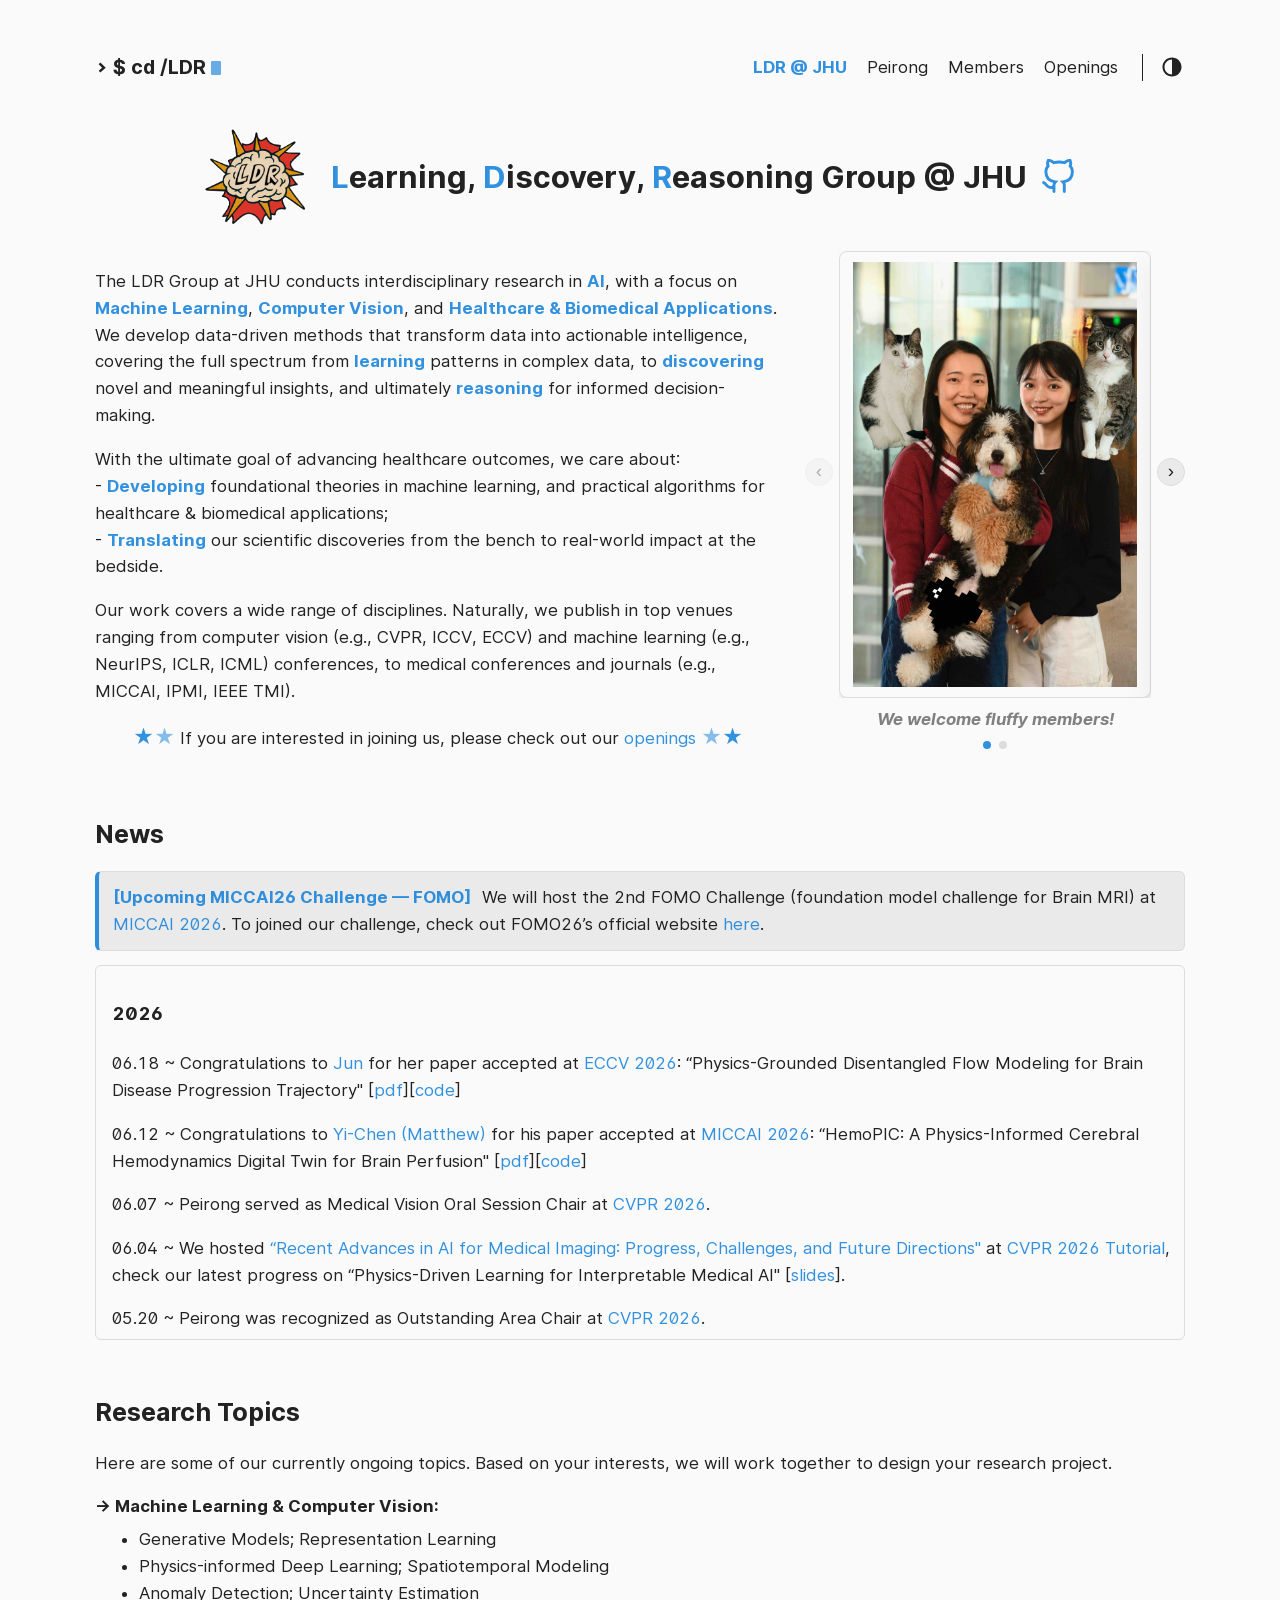
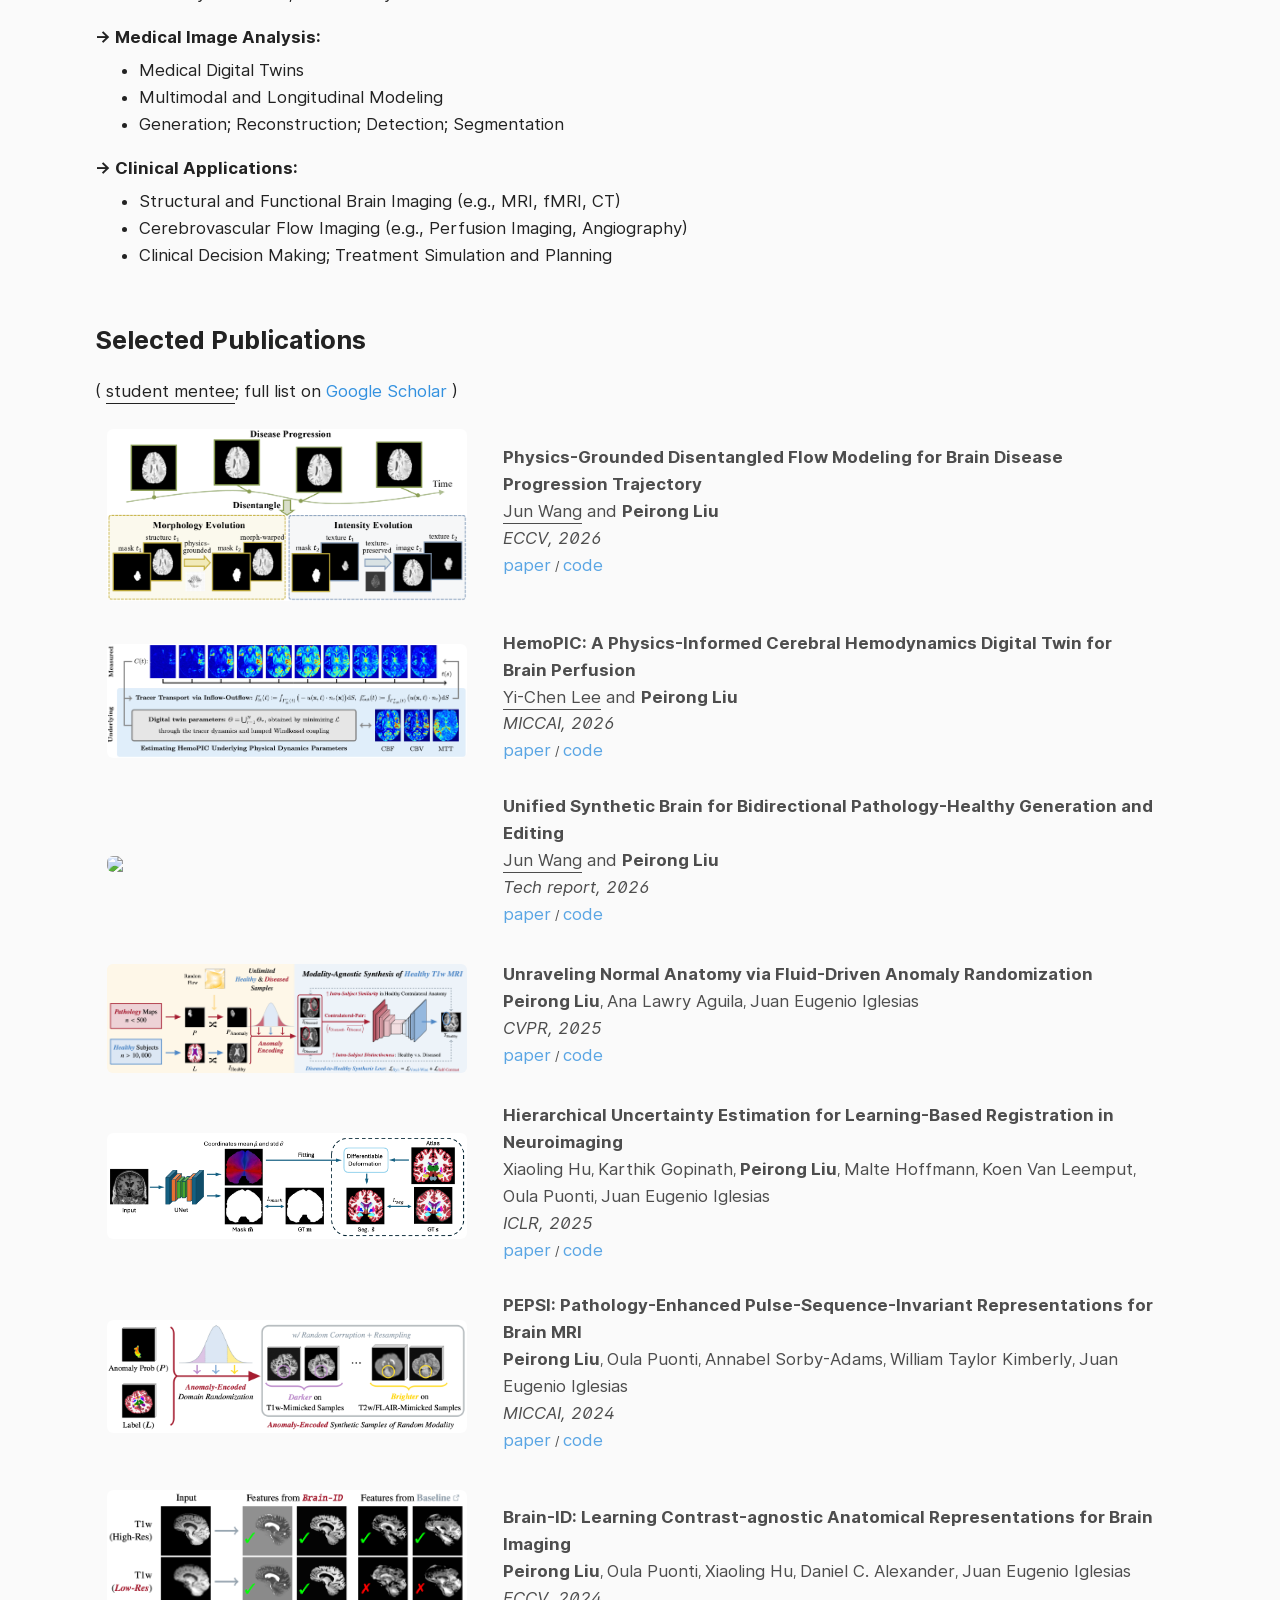
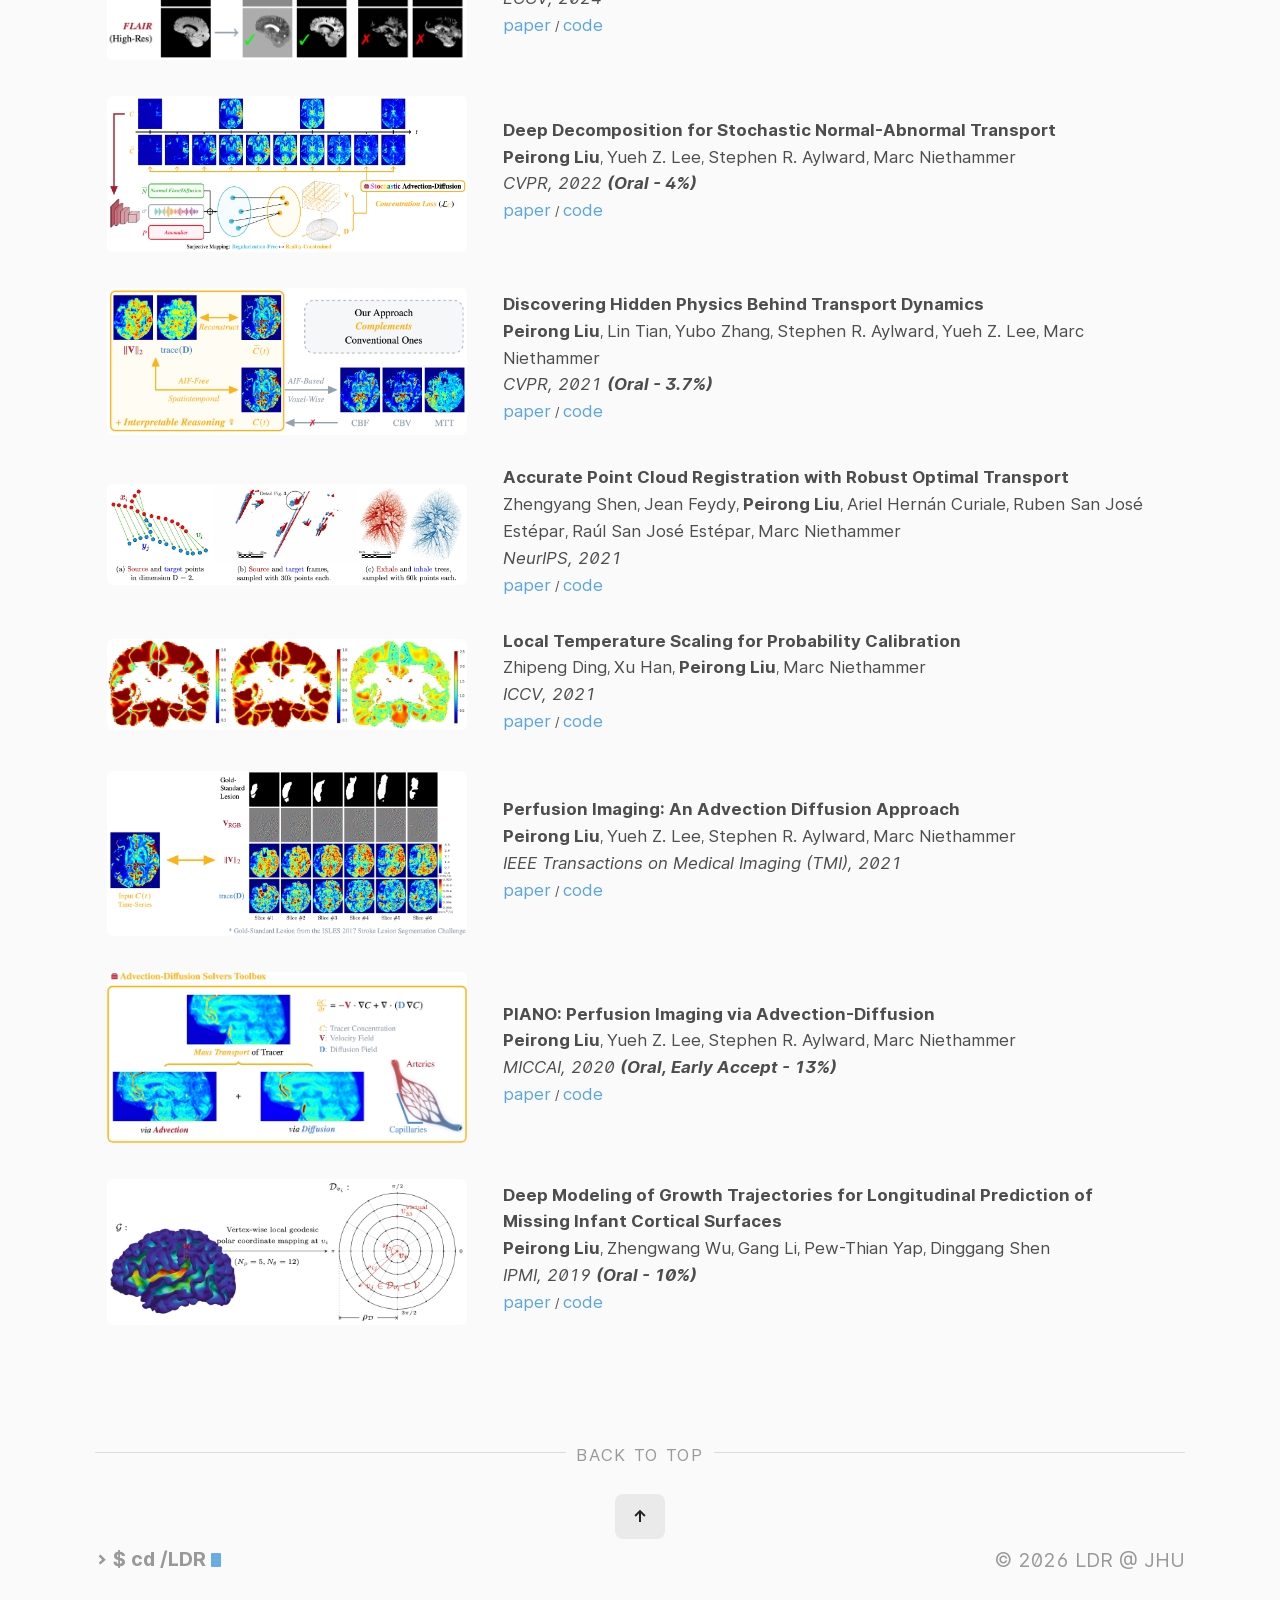
==== commit b957cda5: "rearranged page tabs" ====
--- a/index.html
+++ b/index.html
@@ -49,13 +49,13 @@
                 <li><a href="/" class="active">LDR @ JHU</a></li>
                 <li><a href="/Peirong/">Peirong</a></li>
                 <li><a href="/Members/">Members</a></li>
-                <li><a href="/Publications/">Publications</a></li>
+                <li><a href="/Openings/">Openings</a></li>
               </ul>
               <ul class="menu__inner menu__inner--mobile">
                 <li><a href="/" class="active">LDR @ JHU</a></li>
                 <li><a href="/Peirong/">Peirong</a></li>
                 <li><a href="/Members/">Members</a></li>
-                <li><a href="/Publications/">Publications</a></li>
+                <li><a href="/Openings/">Openings</a></li>
               </ul>
             </nav>
 
@@ -108,7 +108,7 @@
             </p>
             <p class="openings-callout">
               <span class="star star-primary">&starf;</span><span class="star star-secondary">&starf;</span>
-              If you are interested in joining us, please check out our <a href="#openings">openings</a>
+              If you are interested in joining us, please check out our <a href="/Openings/">openings</a>
               <span class="star star-secondary">&starf;</span><span class="star star-primary">&starf;</span>
             </p>
           </div>
@@ -154,7 +154,7 @@
               <p>01.26 ~ Peirong served as Area Chair at <a href="https://conferences.miccai.org/2026/en/default.asp">MICCAI 2026</a>.</p>
               <h4 id="2025">2025</h4>
               <p>12.01 ~ Check out our new work, on unifying the bidirectional generation and editing of pathology-healthy brain imaging [<a href="https://arxiv.org/abs/2512.00269">pdf</a>][<a href="https://github.com/jhuldr/USB">code</a>]</p>
-              <p>09.18 ~ Received 4 x RTX PRO 6000 Blackwell GPU <a href="https://www.nvidia.com/en-us/industries/higher-education-research/academic-grant-program/">NVIDIA Academic Grant</a> as the sole PI to support our research on physics-informed deep learning.</p>
+              <p>09.18 ~ We received 4 x RTX PRO 6000 Blackwell GPU <a href="https://www.nvidia.com/en-us/industries/higher-education-research/academic-grant-program/">NVIDIA Academic Grant</a> to support our research on physics-informed deep learning.</p>
               <p>08.20 ~ Peirong served as Area Chair at <a href="https://iclr.cc/">ICLR 2026</a> and <a href="https://cvpr.thecvf.com/">CVPR 2026</a>.</p>
               <p>07.20 ~ Check out our preprint for <a href="https://huggingface.co/datasets/FOMO25/FOMO-MRI">FOMO-60k</a> (a large-scale heterogeneous 3D brain MRI dataset) <a href="https://arxiv.org/abs/2506.14432">here</a>.</p>
               <p>07.16 ~ One paper accepted at <a href="https://dgm4miccai.github.io/">MICCAI Deep Generative Models Workshop (DGM4MICCAI) 2025</a>: &ldquo;Conditional diffusion models for guided anomaly detection in brain images using fluid-driven anomaly randomization'' [<a href="https://arxiv.org/abs/2506.10233">pdf</a>]</p>
@@ -168,7 +168,7 @@
                 <h4 id="2024">2024</h4>
                 <p>09.09 ~ Peirong was named as a <a href="https://datascience.ucsd.edu/rising-stars-in-data-science/#1715796564881-774c0292-27f2">Rising Star in Data Science</a> by UCSD, UChicago, and Stanford.</p>
                 <p>08.16 ~ Peirong was named as a <a href="https://risingstars-eecs.mit.edu/">Rising Star in EECS</a> by MIT.</p>
-                <p>07.12 ~ Received the NIH Award at <a href="https://conferences.miccai.org/2024/en/">MICCAI 2024</a>.</p>
+                <p>07.12 ~ Peirong received the NIH Award at <a href="https://conferences.miccai.org/2024/en/">MICCAI 2024</a>.</p>
                 <p>07.01 ~ One paper accepted at <a href="https://eccv2024.ecva.net/">ECCV 2024</a>: &ldquo;Brain-ID: Learning Contrast-agnostic Anatomical Representations for Brain Imaging'' [<a href="https://arxiv.org/abs/2311.16914">pdf</a>][<a href="https://github.com/peirong26/Brain-ID">code</a>]</p>
                 <p>06.20 ~ Peirong started as a volunteer research mentor for <a href="https://talaria.org/">Talaria Summer Institute</a>.</p>
                 <p>06.17 ~ One paper accepted at <a href="https://conferences.miccai.org/2024/en/">MICCAI 2024</a>: &ldquo;PEPSI: Pathology-Enhanced Pulse-Sequence-Invariant Representations for Brain MRI'' [<a href="https://arxiv.org/abs/2403.06227">pdf</a>][<a href="https://github.com/peirong26/PEPSI">code</a>]</p>
@@ -185,11 +185,11 @@
                 <p>03.22 ~ Peirong joined as a research intern at <a href="https://ai.facebook.com">Facebook AI</a>&rsquo;s Computer Vision team for Summer 2021.</p>
                 <p>03.13 ~ One paper accepted as <strong>Oral</strong> at <a href="http://cvpr2021.thecvf.com">CVPR 2021</a>: &ldquo;Discovering Hidden Physics Behind Transport Dynamics'' [<a href="https://arxiv.org/abs/2011.12222">pdf</a>][<a href="https://github.com/uncbiag/D2-SONATA">code</a>]</p>
                 <h4 id="2020">2020</h4>
-                <p>08.15 ~ Received the Student Travel Award at <a href="https://www.miccai2020.org/en/">MICCAI 2020</a>.</p>
+                <p>08.15 ~ Peirong received the Student Travel Award at <a href="https://www.miccai2020.org/en/">MICCAI 2020</a>.</p>
                 <p>06.13 ~ One paper accepted at <a href="https://www.miccai2020.org/en/">MICCAI 2020</a>: &ldquo;Fluid Registration Between Lung CT and Stationary Chest Tomosynthesis Images'' [<a href="https://link.springer.com/chapter/10.1007/978-3-030-59716-0_30">pdf</a>][<a href="https://github.com/uncbiag/2D3DFluidReg">code</a>]</p>
                 <p>05.13 ~ One paper <strong>Early</strong> accepted as <strong>Oral</strong> at <a href="https://www.miccai2020.org/en/">MICCAI 2020</a>: &ldquo;PIANO: Perfusion Imaging via Advection-Diffusion'' [<a href="https://link.springer.com/chapter/10.1007/978-3-030-59728-3_67">pdf</a>][<a href="https://github.com/uncbiag/PIANO">code</a>]</p>
                 <h4 id="2019">2019</h4>
-                <p>06.02 ~ Received the IPMI Scholarship at <a href="https://link.springer.com/book/10.1007/978-3-030-20351-1">IPMI 2019</a>.</p>
+                <p>06.02 ~ Peirong received the IPMI Scholarship at <a href="https://link.springer.com/book/10.1007/978-3-030-20351-1">IPMI 2019</a>.</p>
                 <p>02.26 ~ One paper accepted as <strong>Oral</strong> at <a href="https://link.springer.com/book/10.1007/978-3-030-20351-1">IPMI 2019</a>: &ldquo;Deep Modeling of Growth Trajectories for Longitudinal Prediction of Missing Infant Cortical Surfaces'' [<a href="https://link.springer.com/chapter/10.1007/978-3-030-20351-1_21">pdf</a>][<a href="https://github.com/peirong26/GCNN-for-Longitudinal-Cortical-Prediction">code</a>]</p>
               </details>
             </div>
@@ -200,7 +200,7 @@
         <div class="post-content">
           <h2 id="topics">Research Topics</h2>
 
-          <p>Here are some of our currently ongoing topics. Based on your interests, we will work together to design your research project after you join our group.</p>
+          <p>Here are some of our currently ongoing topics. Based on your interests, we will work together to design your research project.</p>
 
           <p><strong>-> Machine Learning & Computer Vision:</strong></p>
           <div class="section-body">
@@ -230,36 +230,285 @@
           </div>
         </div>
 
-        <div class="post-content">
-          <h2 id="openings">Openings</h2>
-
-          <p><strong>-> Prospective PhD:</strong></p>
-
-          <div class="section-body">
-            <p>If you are interested in a PhD position starting in <strong>Fall 2027</strong>,
-            please email me your CV and selected publications (Subject: "<em>Prospective PhD 2027</em>").</p>
-
-            <p><strong>Expectations:</strong> I am looking for self-motivated PhD students with solid mathematical background and coding skills.
-            Publication record in major ML/CV venues is <em>highly preferred</em>.
-            Experience in healthcare and biomedical applications is a plus, but not required.</p>
-          </div>
-
-          <p><strong>-> Current JHU Student:</strong></p>
-
-          <div class="section-body">
-            <p>If you are an undergraduate or MS student at JHU looking for a faculty advisor for research,
-              please email me your CV, and a short description of your research experience and interests (Subject: "<em>JHU Student</em>").</p>
-
-            <p><strong>Expectations:</strong> Please note that due to limited bandwidth,
-              I am only able to take on students whose backgrounds align closely with our  <em>ongoing research projects</em>.</p>
-          </div>
-
-          <p><strong>-> Prospective Intern:</strong></p> 
-          <div class="section-body">
-            <p>If you are interested in joining as an intern or short-term visitor,
-              please email me your CV and research interests (Subject: "<em>Prospective Intern</em>").</p>
-          </div>
-        </div>
+        <div class="post-content post-content--publications">
+          <h2 id="publications" class="scholar-link">Selected Publications</h2>
+          <a>( <span class="mentee-key"><u>student mentee</u></span>; full list on <a href="https://scholar.google.com/citations?user=cz6GJtUAAAAJ&hl=en"
+            style="text-decoration:none;color:rgba(0, 119, 216, 0.8);"
+             target="_blank"
+             rel="noopener noreferrer">
+             Google Scholar
+          <a>)</a>
+        
+          <figure style="display: flex; justify-content: flex-start; align-items: flex-start; text-align: left;">
+            <img src="/img/papers/preprint_26_pdf.png" width="360">
+            <figcaption>
+              <a><strong>Physics-Grounded Disentangled Flow Modeling for Brain Disease Progression Trajectory</strong></a>
+              <br>
+              <a href="https://scholar.google.com/citations?&user=Std7dLsAAAAJ" class="mentee" style="text-decoration:none;" target="_blank" rel="noopener noreferrer"><u>Jun Wang</u></a> <a> and </a> 
+              <strong>Peirong Liu</strong>
+              <br>
+              <em>ECCV, 2026</em> 
+              <br>
+              <a href="https://drive.google.com/file/d/1bcO70oi0f6CrcMLDwMaL1CrS9Uw6OTN4/view?usp=drive_link" style="text-decoration:none;color:rgba(0, 119, 216, 0.8);" target="_blank" rel="noopener noreferrer">paper</a>
+               / 
+              <a href="https://github.com/jhuldr/PDF" style="text-decoration:none;color:rgba(0, 119, 216, 0.8);" target="_blank" rel="noopener noreferrer">code</a>
+            </figcaption>
+          </figure>
+        
+          <figure style="display: flex; justify-content: flex-start; align-items: flex-start; text-align: left;">
+            <img src="/img/papers/miccai_26_hemopic.png" width="360">
+            <figcaption>
+              <a><strong>HemoPIC: A Physics-Informed Cerebral Hemodynamics Digital Twin for Brain Perfusion</strong></a>
+              <br>
+              <a href="https://scholar.google.com/citations?user=jf-e29IAAAAJ" class="mentee" style="text-decoration:none;" target="_blank" rel="noopener noreferrer"><u>Yi-Chen Lee</u></a> <a> and </a> 
+              <strong>Peirong Liu</strong>
+              <br>
+              <em>MICCAI, 2026</em> 
+              <br>
+              <a href="https://drive.google.com/file/d/1WXeXgvLBPw8HxhNZmtfDxFD2SdJlkXe6/view?usp=drive_link" style="text-decoration:none;color:rgba(0, 119, 216, 0.8);" target="_blank" rel="noopener noreferrer">paper</a>
+               / 
+              <a href="https://github.com/jhuldr/HemoPIC" style="text-decoration:none;color:rgba(0, 119, 216, 0.8);" target="_blank" rel="noopener noreferrer">code</a>
+            </figcaption>
+          </figure>
+        
+          <figure style="display: flex; justify-content: flex-start; align-items: flex-start; text-align: left;">
+            <img src="/img/papers/preprint_25_usb.png" width="360">
+            <figcaption>
+              <a><strong>Unified Synthetic Brain for Bidirectional Pathology-Healthy Generation and Editing</strong></a>
+              <br>
+              <a href="https://scholar.google.com/citations?&user=Std7dLsAAAAJ" class="mentee" style="text-decoration:none;" target="_blank" rel="noopener noreferrer"><u>Jun Wang</u></a> <a> and </a> 
+              <strong>Peirong Liu</strong>
+              <br>
+              <em>Tech report, 2026</em> 
+              <br>
+              <a href="https://arxiv.org/abs/2512.00269" style="text-decoration:none;color:rgba(0, 119, 216, 0.8);" target="_blank" rel="noopener noreferrer">paper</a>
+               / 
+              <a href="https://github.com/jhuldr/USB" style="text-decoration:none;color:rgba(0, 119, 216, 0.8);" target="_blank" rel="noopener noreferrer">code</a>
+            </figcaption>
+          </figure>
+          
+        
+          <figure style="display: flex; justify-content: flex-start; align-items: flex-start; text-align: left;">
+            <img src="/img/papers/cvpr_25_una.png" width="360">
+            <figcaption>
+              <a><strong>Unraveling Normal Anatomy via Fluid-Driven Anomaly Randomization</strong></a>
+              <br>
+              <strong>Peirong Liu</strong>, 
+              <a href="https://scholar.google.com/citations?user=AgTGBMNjAeIC&hl=en" style="text-decoration:none;" target="_blank" rel="noopener noreferrer">Ana Lawry Aguila</a>, 
+              <a href="https://scholar.google.com/citations?user=_f2iSSQAAAAJ&hl=en" style="text-decoration:none;" target="_blank" rel="noopener noreferrer">Juan Eugenio Iglesias</a>
+              <br>
+              <em>CVPR, 2025</em> 
+              <br>
+              <a href="https://arxiv.org/abs/2501.13370" style="text-decoration:none;color:rgba(0, 119, 216, 0.8);" target="_blank" rel="noopener noreferrer">paper</a>
+               / 
+              <a href="https://github.com/peirong26/UNA" style="text-decoration:none;color:rgba(0, 119, 216, 0.8);" target="_blank" rel="noopener noreferrer">code</a>
+            </figcaption>
+          </figure>
+          
+        
+          <figure style="display: flex; justify-content: flex-start; align-items: flex-start; text-align: left;">
+            <img src="/img/papers/iclr_25_uncer.png" width="360">
+            <figcaption>
+              <a><strong>Hierarchical Uncertainty Estimation for Learning-Based Registration in Neuroimaging</strong></a>
+              <br>
+              <a href="https://scholar.google.com/citations?user=6MfwhCAAAAAJ&hl=en" style="text-decoration:none;" target="_blank" rel="noopener noreferrer">Xiaoling Hu</a>, 
+              <a href="https://scholar.google.co.in/citations?user=yOqPN2AAAAAJ&hl=en" style="text-decoration:none;" target="_blank" rel="noopener noreferrer">Karthik Gopinath</a>, 
+              <strong>Peirong Liu</strong>, 
+              <a href="https://martinos.org/malte/" style="text-decoration:none;" target="_blank" rel="noopener noreferrer">Malte Hoffmann</a>, 
+              <a href="https://scholar.google.com/citations?user=PQLyawoAAAAJ&hl=en" style="text-decoration:none;" target="_blank" rel="noopener noreferrer">Koen Van Leemput</a>, 
+              <a href="https://scholar.google.com/citations?user=sVDWresAAAAJ&hl=en" style="text-decoration:none;" target="_blank" rel="noopener noreferrer">Oula Puonti</a>,  
+              <a href="https://scholar.google.com/citations?user=_f2iSSQAAAAJ&hl=en" style="text-decoration:none;" target="_blank" rel="noopener noreferrer">Juan Eugenio Iglesias</a>
+              <br>
+              <em>ICLR, 2025</em> 
+              <br>
+              <a href="https://arxiv.org/abs/2410.09299" style="text-decoration:none;color:rgba(0, 119, 216, 0.8);" target="_blank" rel="noopener noreferrer">paper</a>
+               / 
+              <a href="https://github.com/HuXiaoling/Regre4Regis" style="text-decoration:none;color:rgba(0, 119, 216, 0.8);" target="_blank" rel="noopener noreferrer">code</a>
+            </figcaption>
+          </figure>
+        
+        
+          <figure style="display: flex; justify-content: flex-start; align-items: flex-start; text-align: left;">
+            <img src="/img/papers/miccai_25_pepsi.png" width="360">
+            <figcaption>
+              <a><strong>PEPSI: Pathology-Enhanced Pulse-Sequence-Invariant Representations for Brain MRI</strong></a>
+              <br>
+              <strong>Peirong Liu</strong>, 
+              <a href="https://scholar.google.com/citations?user=sVDWresAAAAJ&hl=en" style="text-decoration:none;" target="_blank" rel="noopener noreferrer">Oula Puonti</a>, 
+              <a href="https://scholar.google.com/citations?user=sCd158cAAAAJ&hl=en" style="text-decoration:none;" target="_blank" rel="noopener noreferrer">Annabel Sorby-Adams</a>, 
+              <a href="https://scholar.google.com/citations?user=jY6yflgAAAAJ&hl=en" style="text-decoration:none;" target="_blank" rel="noopener noreferrer">William Taylor Kimberly</a>, 
+              <a href="https://scholar.google.com/citations?user=_f2iSSQAAAAJ&hl=en" style="text-decoration:none;" target="_blank" rel="noopener noreferrer">Juan Eugenio Iglesias</a>
+              <br>
+              <em>MICCAI, 2024</em> 
+              <br>
+              <a href="https://arxiv.org/abs/2403.06227" style="text-decoration:none;color:rgba(0, 119, 216, 0.8);" target="_blank" rel="noopener noreferrer">paper</a>
+               / 
+              <a href="https://github.com/peirong26/PEPSI" style="text-decoration:none;color:rgba(0, 119, 216, 0.8);" target="_blank" rel="noopener noreferrer">code</a>
+            </figcaption>
+          </figure>
+          
+        
+          <figure style="display: flex; justify-content: flex-start; align-items: flex-start; text-align: left;">
+            <img src="/img/papers/eccv_24_brain-id.png" width="360">
+            <figcaption>
+              <a><strong>Brain-ID: Learning Contrast-agnostic Anatomical Representations for Brain Imaging</strong></a>
+              <br>
+              <strong>Peirong Liu</strong>, 
+              <a href="https://scholar.google.com/citations?user=sVDWresAAAAJ&hl=en" style="text-decoration:none;" target="_blank" rel="noopener noreferrer">Oula Puonti</a>, 
+              <a href="https://scholar.google.com/citations?user=6MfwhCAAAAAJ&hl=en" style="text-decoration:none;" target="_blank" rel="noopener noreferrer">Xiaoling Hu</a>, 
+              <a href="https://scholar.google.com/citations?user=mH-ZOQEAAAAJ&hl=en" style="text-decoration:none;" target="_blank" rel="noopener noreferrer">Daniel C. Alexander</a>, 
+              <a href="https://scholar.google.com/citations?user=_f2iSSQAAAAJ&hl=en" style="text-decoration:none;" target="_blank" rel="noopener noreferrer">Juan Eugenio Iglesias</a>
+              <br>
+              <em>ECCV, 2024</em> 
+              <br>
+              <a href="https://arxiv.org/abs/2311.16914" style="text-decoration:none;color:rgba(0, 119, 216, 0.8);" target="_blank" rel="noopener noreferrer">paper</a>
+               / 
+              <a href="https://github.com/peirong26/Brain-ID" style="text-decoration:none;color:rgba(0, 119, 216, 0.8);" target="_blank" rel="noopener noreferrer">code</a>
+            </figcaption>
+          </figure>
+        
+          
+          <figure style="display: flex; justify-content: flex-start; align-items: flex-start; text-align: left;">
+            <img src="/img/papers/cvpr_22_sonata.png" width="360">
+            <figcaption>
+              <a><strong>Deep Decomposition for Stochastic Normal-Abnormal Transport</strong></a>
+              <br>
+              <strong>Peirong Liu</strong>, 
+              <a href="https://scholar.google.com/citations?user=fE26FkMAAAAJ&hl=en" style="text-decoration:none;" target="_blank" rel="noopener noreferrer">Yueh Z. Lee</a>, 
+              <a href="https://scholar.google.com/citations?user=u1UdL4oAAAAJ&hl=en" style="text-decoration:none;" target="_blank" rel="noopener noreferrer">Stephen R. Aylward</a>,  
+              <a href="https://scholar.google.com/citations?user=KqtBi6MAAAAJ&hl=en" style="text-decoration:none;" target="_blank" rel="noopener noreferrer">Marc Niethammer</a>
+              <br>
+              <em>CVPR, 2022 <strong>(Oral - 4%)</strong></em>
+              <br>
+              <a href="https://arxiv.org/abs/2111.14777" style="text-decoration:none;color:rgba(0, 119, 216, 0.8);" target="_blank" rel="noopener noreferrer">paper</a>
+               / 
+              <a href="https://github.com/uncbiag/D2-SONATA" style="text-decoration:none;color:rgba(0, 119, 216, 0.8);" target="_blank" rel="noopener noreferrer">code</a>
+            </figcaption>
+          </figure>
+        
+          
+          <figure style="display: flex; justify-content: flex-start; align-items: flex-start; text-align: left;">
+            <img src="/img/papers/cvpr_21_yeti.png" width="360">
+            <figcaption>
+              <a><strong>Discovering Hidden Physics Behind Transport Dynamics</strong></a>
+              <br>
+              <strong>Peirong Liu</strong>, 
+              <a href="https://scholar.google.com/citations?user=IVawKOEAAAAJ&hl=en" style="text-decoration:none;" target="_blank" rel="noopener noreferrer">Lin Tian</a>, 
+              <a href="https://scholar.google.com/citations?user=QTTsEsgAAAAJ&hl=en" style="text-decoration:none;" target="_blank" rel="noopener noreferrer">Yubo Zhang</a>, 
+              <a href="https://scholar.google.com/citations?user=u1UdL4oAAAAJ&hl=en" style="text-decoration:none;" target="_blank" rel="noopener noreferrer">Stephen R. Aylward</a>, 
+              <a href="https://scholar.google.com/citations?user=fE26FkMAAAAJ&hl=en" style="text-decoration:none;" target="_blank" rel="noopener noreferrer">Yueh Z. Lee</a>, 
+              <a href="https://scholar.google.com/citations?user=KqtBi6MAAAAJ&hl=en" style="text-decoration:none;" target="_blank" rel="noopener noreferrer">Marc Niethammer</a>
+              <br>
+              <em>CVPR, 2021 <strong>(Oral - 3.7%)</strong></em>
+              <br>
+              <a href="https://arxiv.org/abs/2011.12222" style="text-decoration:none;color:rgba(0, 119, 216, 0.8);" target="_blank" rel="noopener noreferrer">paper</a>
+               / 
+              <a href="https://github.com/uncbiag/D2-SONATA" style="text-decoration:none;color:rgba(0, 119, 216, 0.8);" target="_blank" rel="noopener noreferrer">code</a>
+            </figcaption>
+          </figure>
+          
+        
+          <figure style="display: flex; justify-content: flex-start; align-items: flex-start; text-align: left;">
+            <img src="/img/papers/neurips_21_robot.png" width="360">
+            <figcaption>
+              <a><strong>Accurate Point Cloud Registration with Robust Optimal Transport</strong></a>
+              <br>
+              <a href="https://scholar.google.com/citations?user=cl_8rL0AAAAJ&hl=en" style="text-decoration:none;" target="_blank" rel="noopener noreferrer">Zhengyang Shen</a>, 
+              <a href="https://scholar.google.com/citations?user=hmn_ITgAAAAJ&hl=en" style="text-decoration:none;" target="_blank" rel="noopener noreferrer">Jean Feydy</a>, 
+              <strong>Peirong Liu</strong>, 
+              <a href="https://scholar.google.com/citations?user=vcf8tH0AAAAJ&hl=en" style="text-decoration:none;" target="_blank" rel="noopener noreferrer">Ariel Hernán Curiale</a>, 
+              <a href="https://scholar.google.com.hk/citations?user=SwCwRWUAAAAJ" style="text-decoration:none;" target="_blank" rel="noopener noreferrer">Ruben San José Estépar</a>, 
+              <a href="https://scholar.google.com/citations?user=-FEKnUcAAAAJ&hl=en" style="text-decoration:none;" target="_blank" rel="noopener noreferrer">Raúl San José Estépar</a>, 
+              <a href="https://scholar.google.com/citations?user=KqtBi6MAAAAJ&hl=en" style="text-decoration:none;" target="_blank" rel="noopener noreferrer">Marc Niethammer</a>
+              <br>
+              <em>NeurIPS, 2021</em>
+              <br>
+              <a href="https://arxiv.org/abs/2111.00648" style="text-decoration:none;color:rgba(0, 119, 216, 0.8);" target="_blank" rel="noopener noreferrer">paper</a>
+               / 
+              <a href="https://github.com/uncbiag/robot" style="text-decoration:none;color:rgba(0, 119, 216, 0.8);" target="_blank" rel="noopener noreferrer">code</a>
+            </figcaption>
+          </figure>
+        
+        
+          <figure style="display: flex; justify-content: flex-start; align-items: flex-start; text-align: left;">
+            <img src="/img/papers/iccv_21_lts.png" width="360">
+            <figcaption>
+              <a><strong>Local Temperature Scaling for Probability Calibration</strong></a>
+              <br>
+              <a href="https://scholar.google.com/citations?user=aOqd-toAAAAJ&hl=en" style="text-decoration:none;" target="_blank" rel="noopener noreferrer">Zhipeng Ding</a>, 
+              <a href="https://scholar.google.com/citations?user=_4vyz-8AAAAJ&hl=en" style="text-decoration:none;" target="_blank" rel="noopener noreferrer">Xu Han</a>, 
+              <strong>Peirong Liu</strong>, 
+              <a href="https://scholar.google.com/citations?user=KqtBi6MAAAAJ&hl=en" style="text-decoration:none;" target="_blank" rel="noopener noreferrer">Marc Niethammer</a>
+              <br>
+              <em>ICCV, 2021</em>
+              <br>
+              <a href="https://arxiv.org/abs/2008.05105" style="text-decoration:none;color:rgba(0, 119, 216, 0.8);" target="_blank" rel="noopener noreferrer">paper</a>
+               / 
+              <a href="https://github.com/uncbiag/LTS" style="text-decoration:none;color:rgba(0, 119, 216, 0.8);" target="_blank" rel="noopener noreferrer">code</a>
+            </figcaption>
+          </figure>
+        
+        
+          <figure style="display: flex; justify-content: flex-start; align-items: flex-start; text-align: left;">
+            <img src="/img/papers/tmi_21_piano.png" width="360">
+            <figcaption>
+              <a><strong>Perfusion Imaging: An Advection Diffusion Approach</strong></a>
+              <br>
+              <strong>Peirong Liu</strong>, 
+              <a href="https://scholar.google.com/citations?user=fE26FkMAAAAJ&hl=en" style="text-decoration:none;" target="_blank" rel="noopener noreferrer">Yueh Z. Lee</a>, 
+              <a href="https://scholar.google.com/citations?user=u1UdL4oAAAAJ&hl=en" style="text-decoration:none;" target="_blank" rel="noopener noreferrer">Stephen R. Aylward</a>, 
+              <a href="https://scholar.google.com/citations?user=KqtBi6MAAAAJ&hl=en" style="text-decoration:none;" target="_blank" rel="noopener noreferrer">Marc Niethammer</a>
+              <br>
+              <em>IEEE Transactions on Medical Imaging (TMI), 2021</em>
+              <br>
+              <a href="https://ieeexplore.ieee.org/abstract/document/9446948" style="text-decoration:none;color:rgba(0, 119, 216, 0.8);" target="_blank" rel="noopener noreferrer">paper</a>
+               / 
+              <a href="https://github.com/uncbiag/D2-SONATA" style="text-decoration:none;color:rgba(0, 119, 216, 0.8);" target="_blank" rel="noopener noreferrer">code</a>
+            </figcaption>
+          </figure>
+          
+          
+          <figure style="display: flex; justify-content: flex-start; align-items: flex-start; text-align: left;">
+            <img src="/img/papers/miccai_20_piano.png" width="360">
+            <figcaption>
+              <a><strong>PIANO: Perfusion Imaging via Advection-Diffusion</strong></a>
+              <br>
+              <strong>Peirong Liu</strong>, 
+              <a href="https://scholar.google.com/citations?user=fE26FkMAAAAJ&hl=en" style="text-decoration:none;" target="_blank" rel="noopener noreferrer">Yueh Z. Lee</a>, 
+              <a href="https://scholar.google.com/citations?user=u1UdL4oAAAAJ&hl=en" style="text-decoration:none;" target="_blank" rel="noopener noreferrer">Stephen R. Aylward</a>, 
+              <a href="https://scholar.google.com/citations?user=KqtBi6MAAAAJ&hl=en" style="text-decoration:none;" target="_blank" rel="noopener noreferrer">Marc Niethammer</a>
+              <br>
+              <em>MICCAI, 2020 <strong>(Oral, Early Accept - 13%)</strong></em>
+              <br>
+              <a href="https://link.springer.com/chapter/10.1007/978-3-030-59728-3_67" style="text-decoration:none;color:rgba(0, 119, 216, 0.8);" target="_blank" rel="noopener noreferrer">paper</a>
+               / 
+              <a href="https://github.com/uncbiag/PIANO" style="text-decoration:none;color:rgba(0, 119, 216, 0.8);" target="_blank" rel="noopener noreferrer">code</a>
+            </figcaption>
+          </figure>
+          
+          
+        
+          <figure style="display: flex; justify-content: flex-start; align-items: flex-start; text-align: left;">
+            <img src="/img/papers/ipmi_19.png" width="360">
+            <figcaption>
+              <a><strong>Deep Modeling of Growth Trajectories for Longitudinal Prediction of Missing Infant Cortical Surfaces</strong></a>
+              <br>
+              <strong>Peirong Liu</strong>,
+              <a href="https://scholar.google.com/citations?user=1to-DXUAAAAJ&hl=en" style="text-decoration:none;" target="_blank" rel="noopener noreferrer">Zhengwang Wu</a>, 
+              <a href="https://scholar.google.com/citations?user=S6-aJl8AAAAJ&hl=en" style="text-decoration:none;" target="_blank" rel="noopener noreferrer">Gang Li</a>, 
+              <a href="https://scholar.google.com/citations?user=QGdnthwAAAAJ&hl=en" style="text-decoration:none;" target="_blank" rel="noopener noreferrer">Pew-Thian Yap</a>, 
+              <a href="https://scholar.google.com/citations?user=v6VYQC8AAAAJ&hl=en" style="text-decoration:none;" target="_blank" rel="noopener noreferrer">Dinggang Shen</a> 
+              <br>
+              <em>IPMI, 2019 <strong>(Oral - 10%)</strong></em>
+              <br>
+              <a href="https://link.springer.com/chapter/10.1007/978-3-030-20351-1_21" style="text-decoration:none;color:rgba(0, 119, 216, 0.8);" target="_blank" rel="noopener noreferrer">paper</a>
+               / 
+              <a href="https://github.com/peirong26/GCNN-for-Longitudinal-Cortical-Prediction" style="text-decoration:none;color:rgba(0, 119, 216, 0.8);" target="_blank" rel="noopener noreferrer">code</a>
+            </figcaption>
+          </figure>
+        
+        
+          </div>
 
         <div class="pagination">
           <div class="pagination__title">
--- a/assets/style.css
+++ b/assets/style.css
@@ -538,7 +538,7 @@
   display: flex;
   align-items: stretch;
   position: relative;
-  height: 275px;
+  height: 375px;
   border-radius: 6px;
   overflow: hidden;
   border: 1px solid var(--border-color);
@@ -973,7 +973,7 @@
   display: flex;
   align-items: center;
   justify-content: flex-start;
-  gap: 24px;
+  gap: 36px;
   margin: 0;
   max-width: 100%;
   flex-wrap: nowrap;
@@ -1084,12 +1084,11 @@
   }
 
   .summary-panel {
-    height: auto;
-    max-height: 50vh;
+    height: min(375px, 50vh);
   }
 
   .summary {
-    max-height: 50vh;
+    max-height: none;
   }
 
   figure:not(.profile-hero),
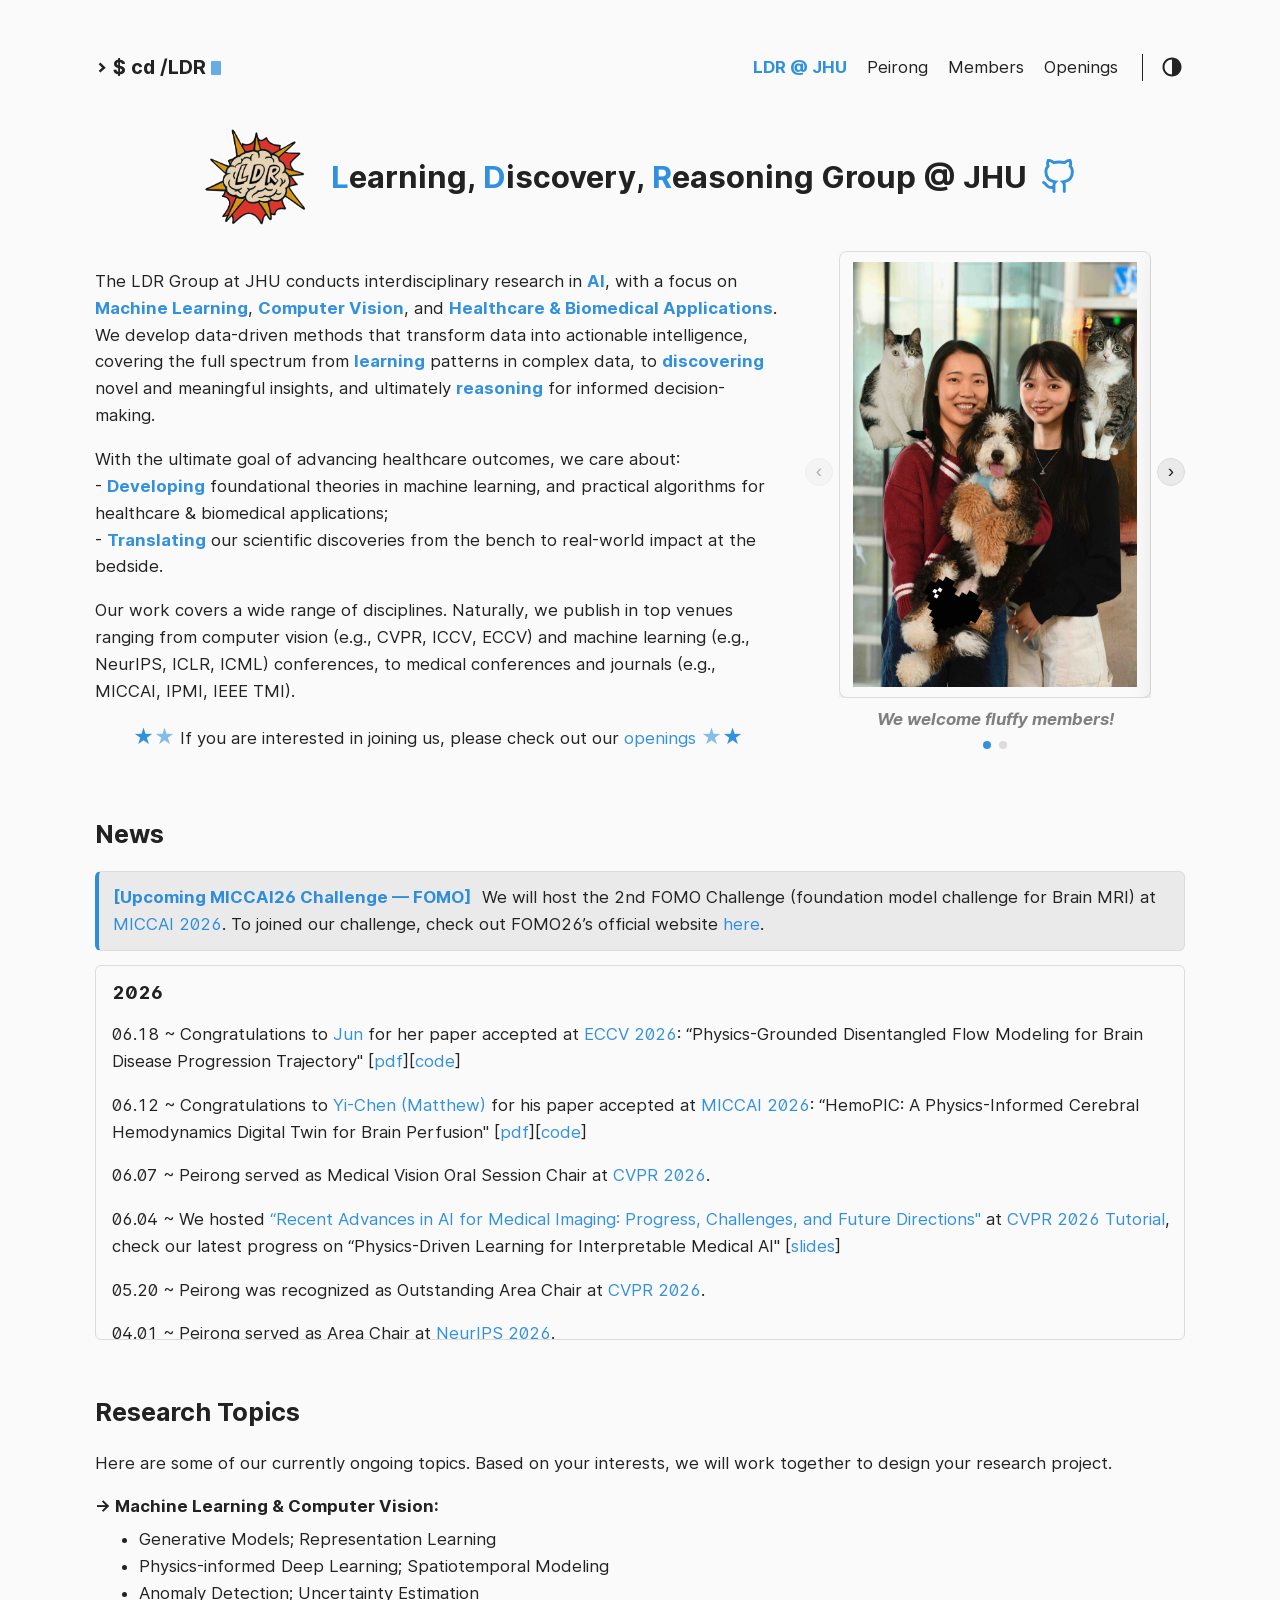
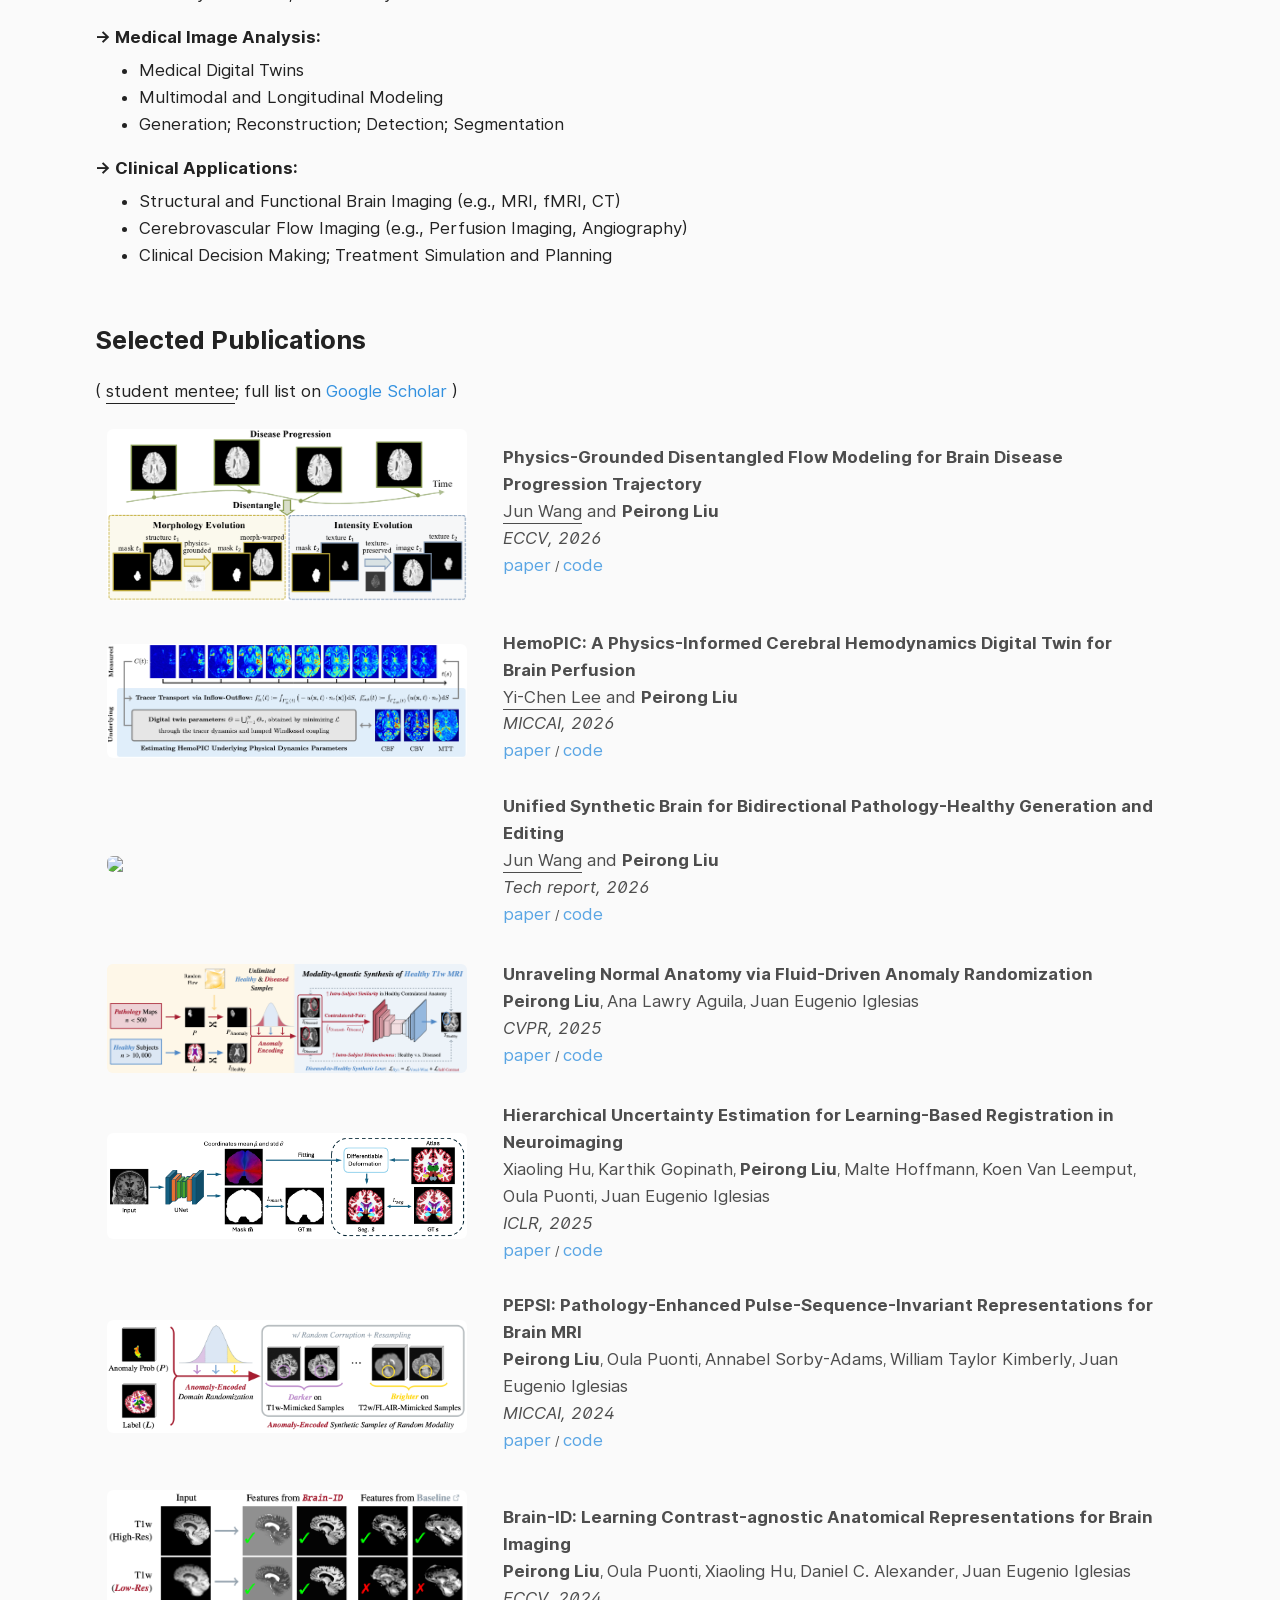
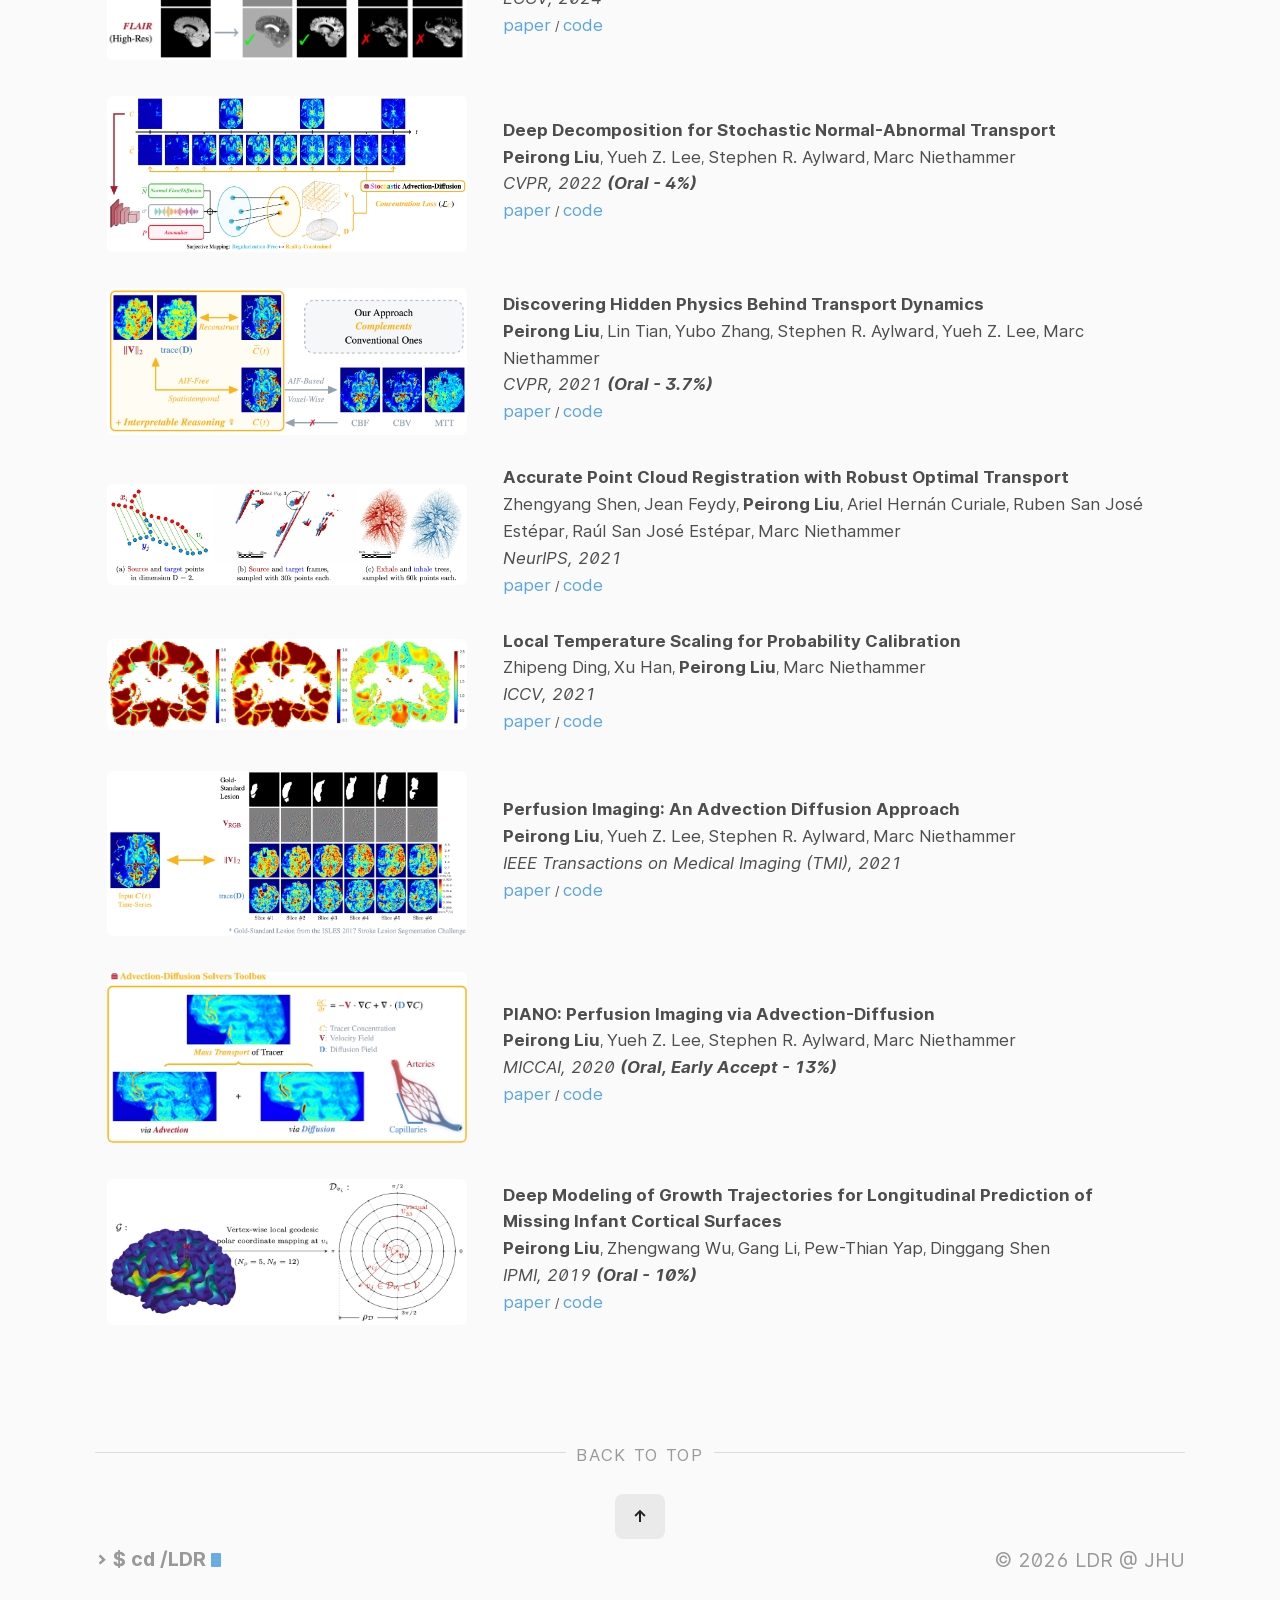
==== commit 2d1548c4: "changed page urls" ====
--- a/index.html
+++ b/index.html
@@ -47,15 +47,15 @@
             <nav class="menu">
               <ul class="menu__inner menu__inner--desktop">
                 <li><a href="/" class="active">LDR @ JHU</a></li>
-                <li><a href="/Peirong/">Peirong</a></li>
-                <li><a href="/Members/">Members</a></li>
-                <li><a href="/Openings/">Openings</a></li>
+                <li><a href="/peirong/">Peirong</a></li>
+                <li><a href="/members/">Members</a></li>
+                <li><a href="/openings/">Openings</a></li>
               </ul>
               <ul class="menu__inner menu__inner--mobile">
                 <li><a href="/" class="active">LDR @ JHU</a></li>
-                <li><a href="/Peirong/">Peirong</a></li>
-                <li><a href="/Members/">Members</a></li>
-                <li><a href="/Openings/">Openings</a></li>
+                <li><a href="/peirong/">Peirong</a></li>
+                <li><a href="/members/">Members</a></li>
+                <li><a href="/openings/">Openings</a></li>
               </ul>
             </nav>
 
@@ -108,7 +108,7 @@
             </p>
             <p class="openings-callout">
               <span class="star star-primary">&starf;</span><span class="star star-secondary">&starf;</span>
-              If you are interested in joining us, please check out our <a href="/Openings/">openings</a>
+              If you are interested in joining us, please check out our <a href="/openings/">openings</a>
               <span class="star star-secondary">&starf;</span><span class="star star-primary">&starf;</span>
             </p>
           </div>
@@ -148,7 +148,7 @@
               <p>06.18 ~ Congratulations to <a href="https://scholar.google.com/citations?user=Std7dLsAAAAJ">Jun</a> for her paper accepted at <a href="https://eccv.ecva.net/">ECCV 2026</a>: &ldquo;Physics-Grounded Disentangled Flow Modeling for Brain Disease Progression Trajectory'' [<a href="https://drive.google.com/file/d/1bcO70oi0f6CrcMLDwMaL1CrS9Uw6OTN4/view?usp=drive_link">pdf</a>][<a href="https://github.com/jhuldr/PDF">code</a>]</p>
               <p>06.12 ~ Congratulations to <a href="https://scholar.google.com/citations?user=jf-e29IAAAAJ">Yi-Chen (Matthew)</a> for his paper accepted at <a href="https://conferences.miccai.org/2026/en/default.asp">MICCAI 2026</a>: &ldquo;HemoPIC: A Physics-Informed Cerebral Hemodynamics Digital Twin for Brain Perfusion'' [<a href="https://drive.google.com/file/d/1WXeXgvLBPw8HxhNZmtfDxFD2SdJlkXe6/view?usp=drive_link">pdf</a>][<a href="https://github.com/jhuldr/HemoPIC">code</a>]</p>
               <p>06.07 ~ Peirong served as Medical Vision Oral Session Chair at <a href="https://cvpr.thecvf.com/">CVPR 2026</a>.</p>
-              <p>06.04 ~ We hosted <a href="https://sites.google.com/view/cvpr26aiformedical/home">&ldquo;Recent Advances in AI for Medical Imaging: Progress, Challenges, and Future Directions''</a> at <a href="https://cvpr.thecvf.com/Conferences/2026/Tutorials">CVPR 2026 Tutorial</a>, check our latest progress on &ldquo;Physics-Driven Learning for Interpretable Medical AI'' [<a href="https://drive.google.com/file/d/1zkfiCGNZ_6styozGEag61UjAZ97JSYVc/view?usp=sharing">slides</a>].</p>
+              <p>06.04 ~ We hosted <a href="https://sites.google.com/view/cvpr26aiformedical/home">&ldquo;Recent Advances in AI for Medical Imaging: Progress, Challenges, and Future Directions''</a> at <a href="https://cvpr.thecvf.com/Conferences/2026/Tutorials">CVPR 2026 Tutorial</a>, check our latest progress on &ldquo;Physics-Driven Learning for Interpretable Medical AI'' [<a href="https://drive.google.com/file/d/1zkfiCGNZ_6styozGEag61UjAZ97JSYVc/view?usp=sharing">slides</a>]</p>
               <p>05.20 ~ Peirong was recognized as Outstanding Area Chair at <a href="https://cvpr.thecvf.com/">CVPR 2026</a>.</p>
               <p>04.01 ~ Peirong served as Area Chair at <a href="https://neurips.cc/">NeurIPS 2026</a>.</p>
               <p>01.26 ~ Peirong served as Area Chair at <a href="https://conferences.miccai.org/2026/en/default.asp">MICCAI 2026</a>.</p>
--- a/assets/style.css
+++ b/assets/style.css
@@ -640,6 +640,18 @@
   box-sizing: border-box;
 }
 
+.summary h4 {
+  margin-bottom: 0.35em;
+}
+
+.summary h4:first-child {
+  margin-top: 0.15em;
+}
+
+.summary h4:not(:first-child) {
+  margin-top: 0.65em;
+}
+
 .summary::-webkit-scrollbar {
   display: none;
 }
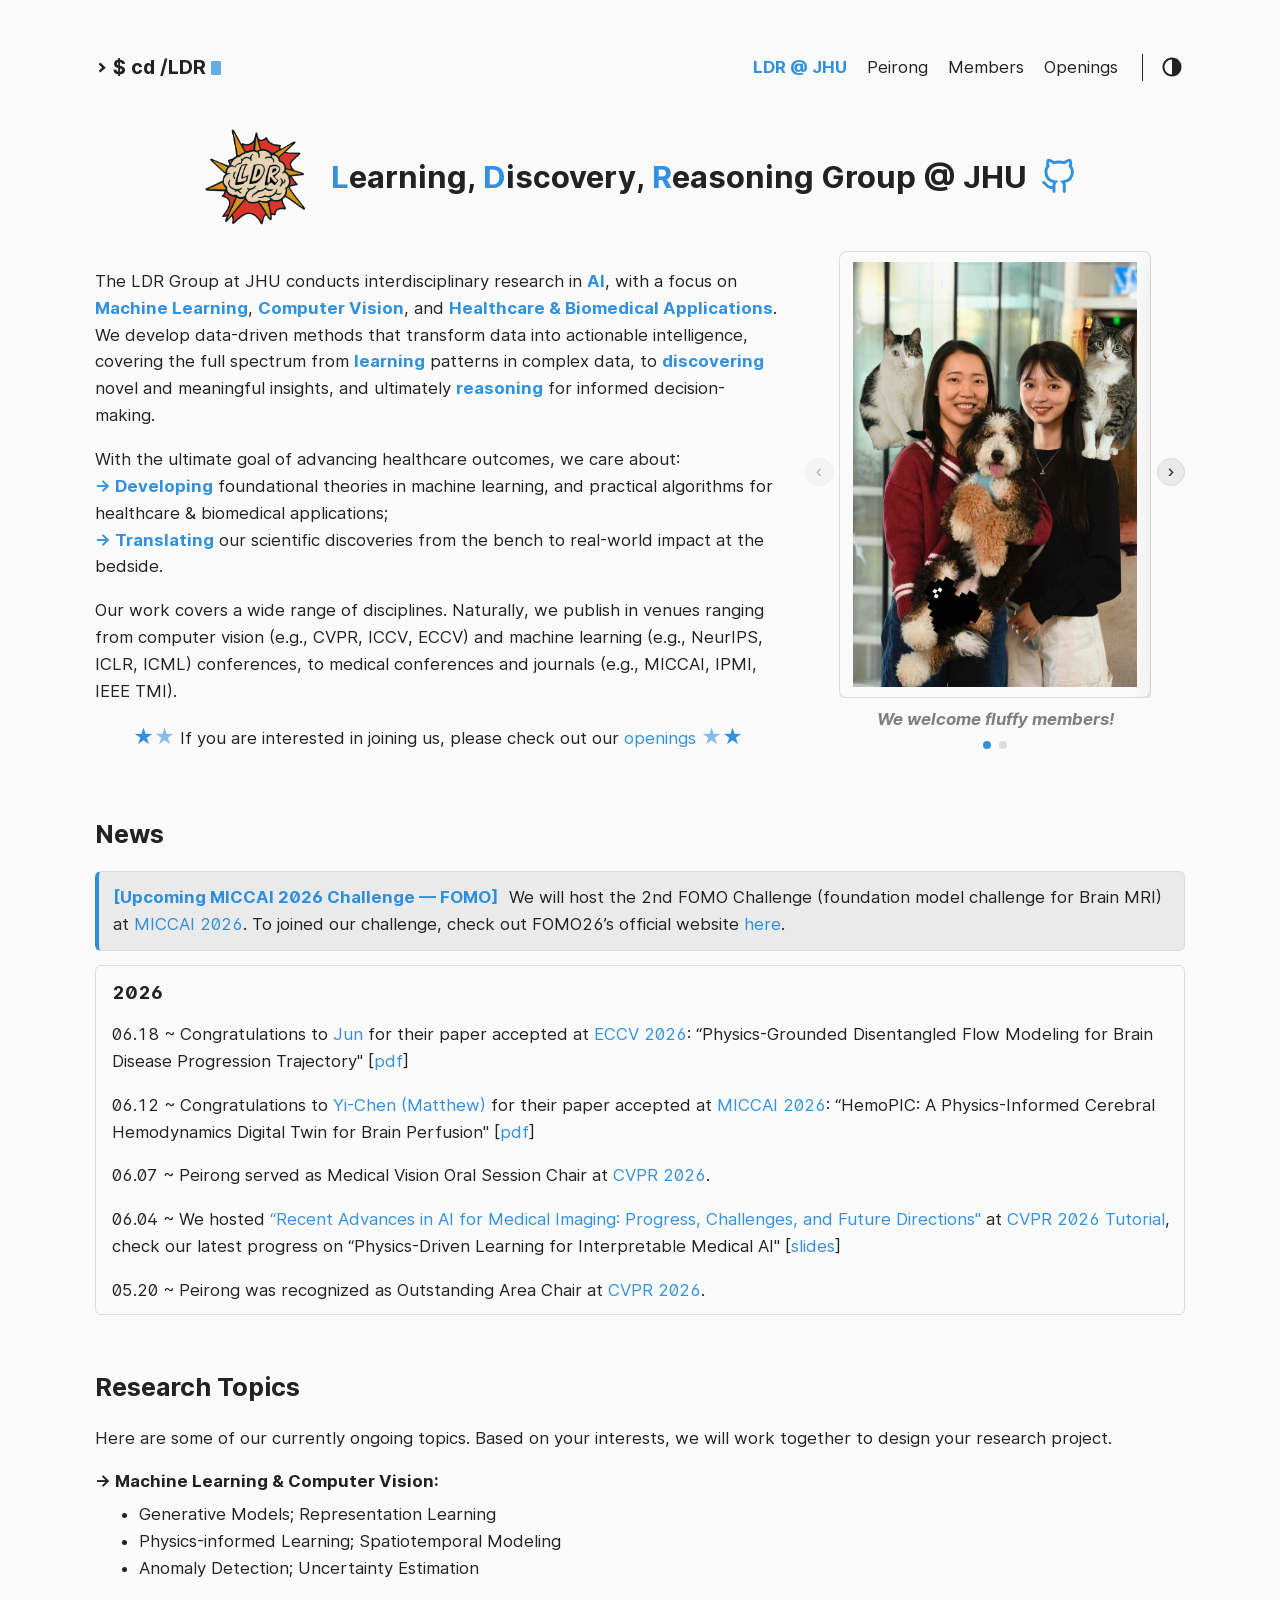
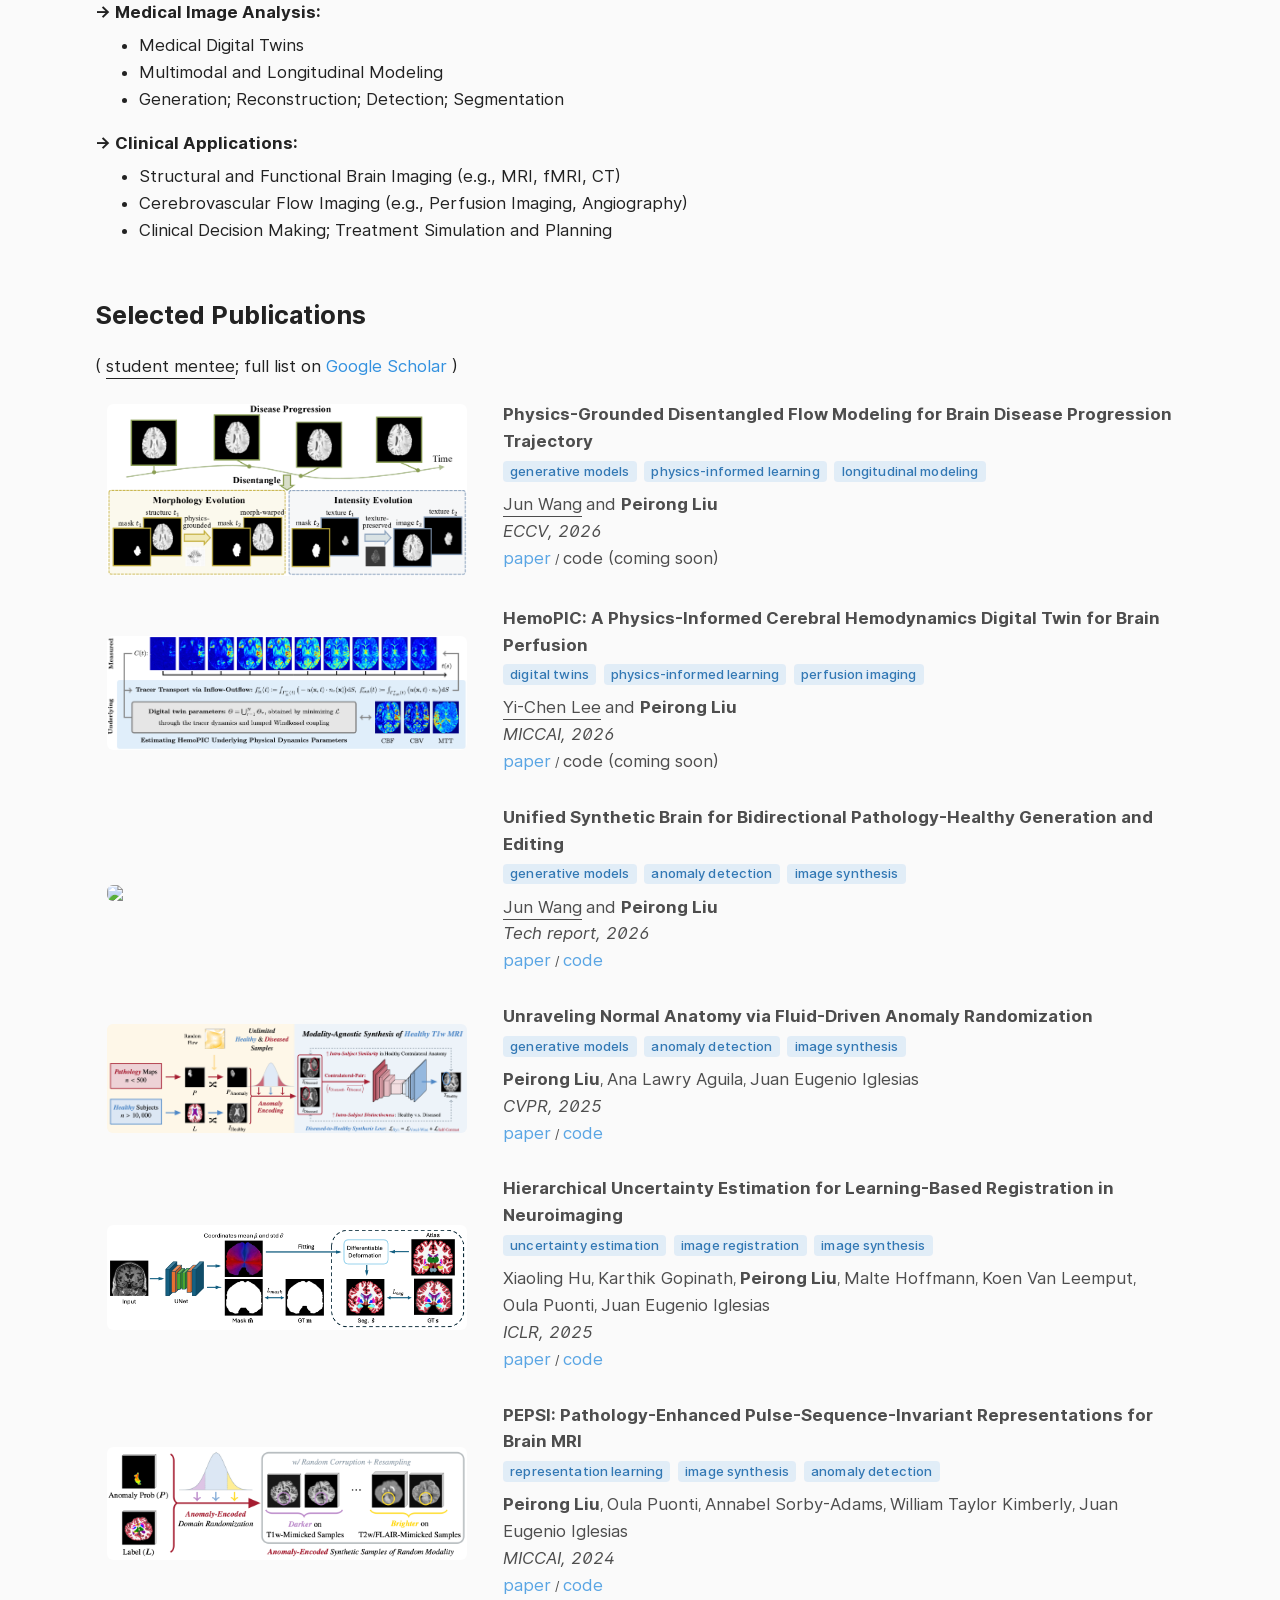
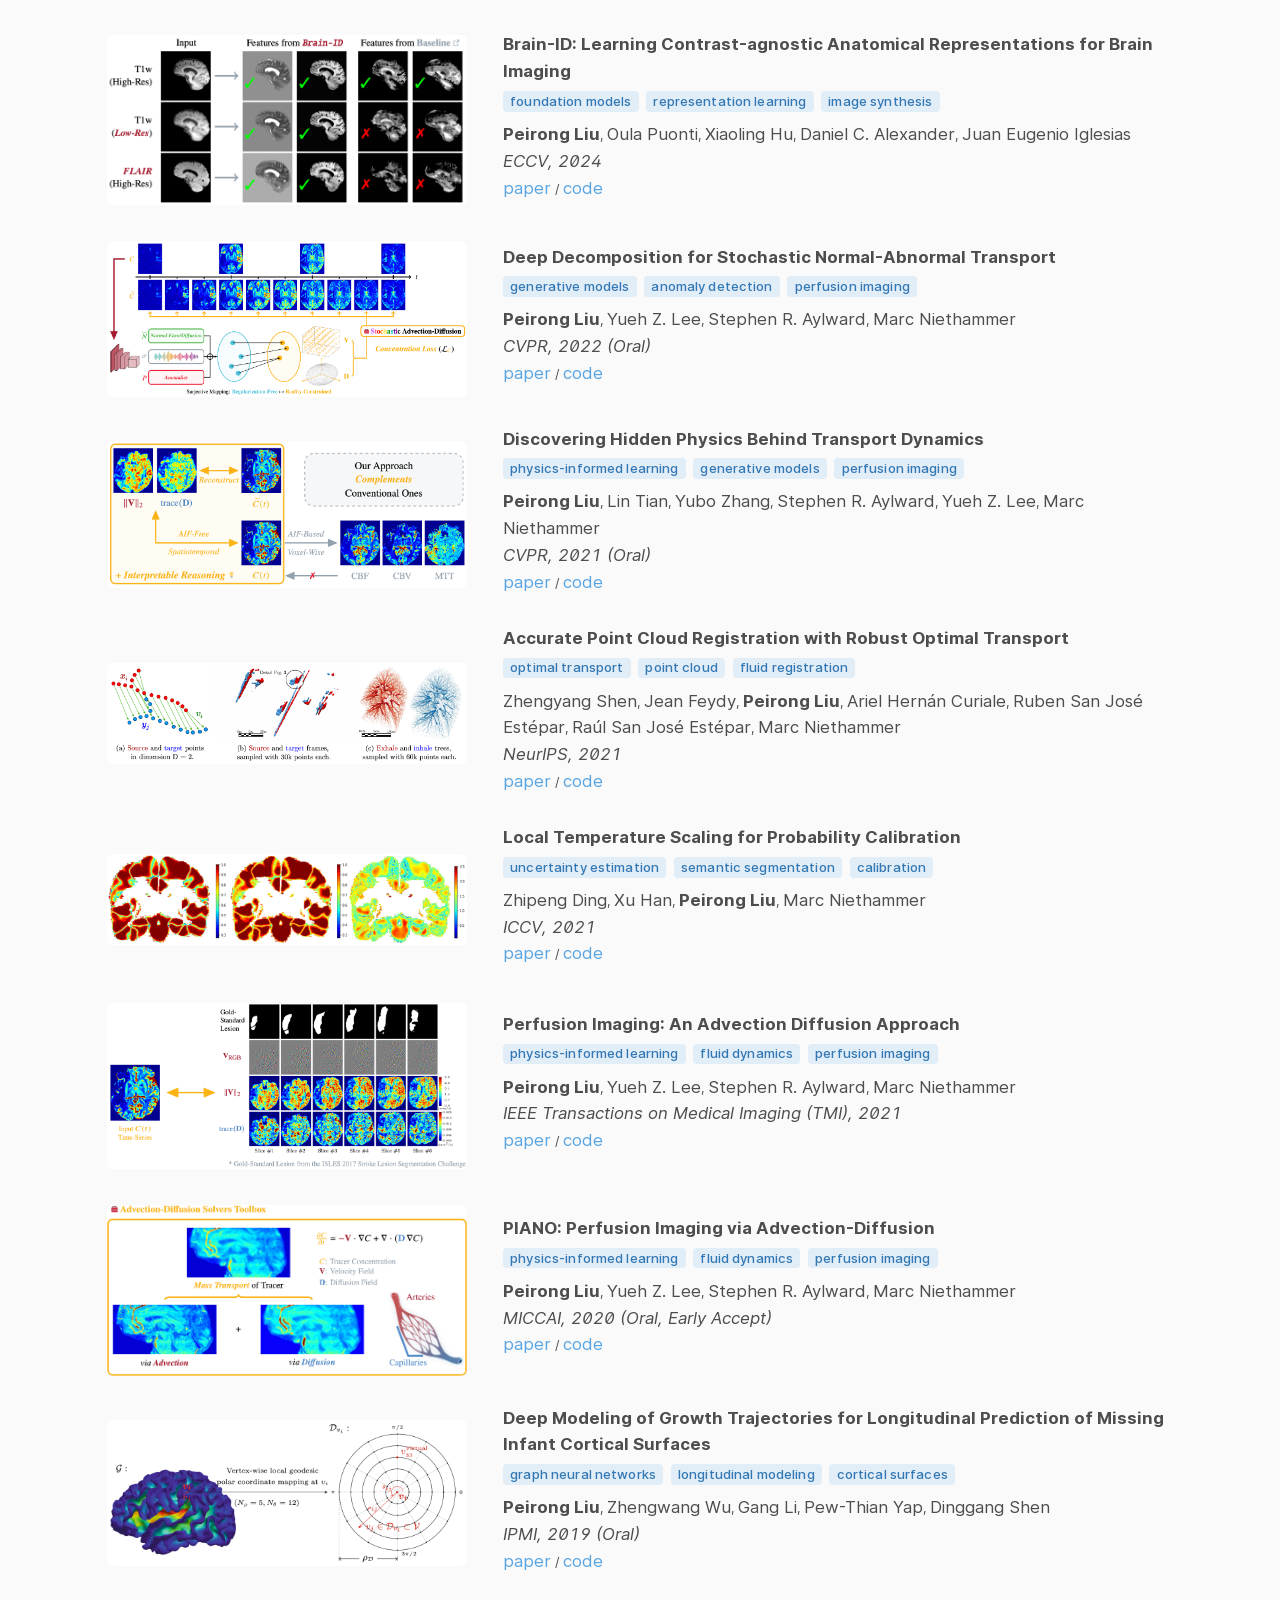
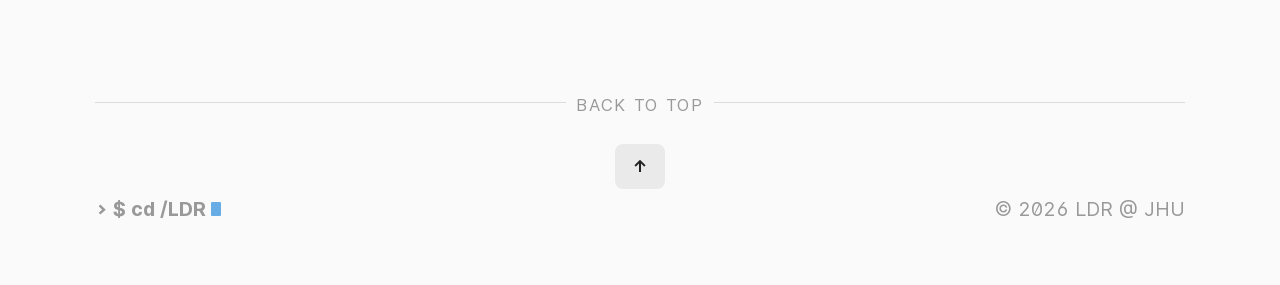
==== commit e91e5cfa: "added tags" ====
--- a/index.html
+++ b/index.html
@@ -101,10 +101,10 @@
               and ultimately <strong class="accent">reasoning</strong> for informed decision-making.
             </p>
             <p>With the ultimate goal of advancing healthcare outcomes, we care about:  </br>
-              - <strong class="accent">Developing</strong> foundational theories in machine learning, and practical algorithms for healthcare & biomedical applications; </br>
-              - <strong class="accent">Translating</strong> our scientific discoveries from the bench to real-world impact at the bedside.</p>
+              <strong class="accent">-> Developing</strong> foundational theories in machine learning, and practical algorithms for healthcare & biomedical applications; </br>
+              <strong class="accent">-> Translating</strong> our scientific discoveries from the bench to real-world impact at the bedside.</p>
             <p>Our work covers a wide range of disciplines.
-              Naturally, we publish in top venues ranging from computer vision (e.g., CVPR, ICCV, ECCV) and machine learning (e.g., NeurIPS, ICLR, ICML) conferences, to medical conferences and journals (e.g., MICCAI, IPMI, IEEE TMI).
+              Naturally, we publish in venues ranging from computer vision (e.g., CVPR, ICCV, ECCV) and machine learning (e.g., NeurIPS, ICLR, ICML) conferences, to medical conferences and journals (e.g., MICCAI, IPMI, IEEE TMI).
             </p>
             <p class="openings-callout">
               <span class="star star-primary">&starf;</span><span class="star star-secondary">&starf;</span>
@@ -140,13 +140,13 @@
         <div class="post-content">
           <h2 id="news">News</h2>
 
-          <p class="news-spotlight"><strong class="accent">[Upcoming MICCAI26 Challenge — FOMO]</strong> We will host the 2nd FOMO Challenge (foundation model challenge for Brain MRI) at <a href="https://conferences.miccai.org/2026/en/default.asp">MICCAI 2026</a>. To joined our challenge, check out FOMO26&rsquo;s official website <a href="https://fomo26.github.io/">here</a>.</p>
+          <p class="news-spotlight"><strong class="accent">[Upcoming MICCAI 2026 Challenge — FOMO]</strong> We will host the 2nd FOMO Challenge (foundation model challenge for Brain MRI) at <a href="https://conferences.miccai.org/2026/en/default.asp">MICCAI 2026</a>. To joined our challenge, check out FOMO26&rsquo;s official website <a href="https://fomo26.github.io/">here</a>.</p>
 
           <div class="summary-panel">
             <div class="summary">
               <h4 id="2026">2026</h4>
-              <p>06.18 ~ Congratulations to <a href="https://scholar.google.com/citations?user=Std7dLsAAAAJ">Jun</a> for her paper accepted at <a href="https://eccv.ecva.net/">ECCV 2026</a>: &ldquo;Physics-Grounded Disentangled Flow Modeling for Brain Disease Progression Trajectory'' [<a href="https://drive.google.com/file/d/1bcO70oi0f6CrcMLDwMaL1CrS9Uw6OTN4/view?usp=drive_link">pdf</a>][<a href="https://github.com/jhuldr/PDF">code</a>]</p>
-              <p>06.12 ~ Congratulations to <a href="https://scholar.google.com/citations?user=jf-e29IAAAAJ">Yi-Chen (Matthew)</a> for his paper accepted at <a href="https://conferences.miccai.org/2026/en/default.asp">MICCAI 2026</a>: &ldquo;HemoPIC: A Physics-Informed Cerebral Hemodynamics Digital Twin for Brain Perfusion'' [<a href="https://drive.google.com/file/d/1WXeXgvLBPw8HxhNZmtfDxFD2SdJlkXe6/view?usp=drive_link">pdf</a>][<a href="https://github.com/jhuldr/HemoPIC">code</a>]</p>
+              <p>06.18 ~ Congratulations to <a href="https://scholar.google.com/citations?user=Std7dLsAAAAJ">Jun</a> for their paper accepted at <a href="https://eccv.ecva.net/">ECCV 2026</a>: &ldquo;Physics-Grounded Disentangled Flow Modeling for Brain Disease Progression Trajectory'' [<a href="https://drive.google.com/file/d/1bcO70oi0f6CrcMLDwMaL1CrS9Uw6OTN4/view?usp=drive_link">pdf</a>]</p>
+              <p>06.12 ~ Congratulations to <a href="https://scholar.google.com/citations?user=jf-e29IAAAAJ">Yi-Chen (Matthew)</a> for their paper accepted at <a href="https://conferences.miccai.org/2026/en/default.asp">MICCAI 2026</a>: &ldquo;HemoPIC: A Physics-Informed Cerebral Hemodynamics Digital Twin for Brain Perfusion'' [<a href="https://drive.google.com/file/d/1WXeXgvLBPw8HxhNZmtfDxFD2SdJlkXe6/view?usp=drive_link">pdf</a>]</p>
               <p>06.07 ~ Peirong served as Medical Vision Oral Session Chair at <a href="https://cvpr.thecvf.com/">CVPR 2026</a>.</p>
               <p>06.04 ~ We hosted <a href="https://sites.google.com/view/cvpr26aiformedical/home">&ldquo;Recent Advances in AI for Medical Imaging: Progress, Challenges, and Future Directions''</a> at <a href="https://cvpr.thecvf.com/Conferences/2026/Tutorials">CVPR 2026 Tutorial</a>, check our latest progress on &ldquo;Physics-Driven Learning for Interpretable Medical AI'' [<a href="https://drive.google.com/file/d/1zkfiCGNZ_6styozGEag61UjAZ97JSYVc/view?usp=sharing">slides</a>]</p>
               <p>05.20 ~ Peirong was recognized as Outstanding Area Chair at <a href="https://cvpr.thecvf.com/">CVPR 2026</a>.</p>
@@ -156,7 +156,7 @@
               <p>12.01 ~ Check out our new work, on unifying the bidirectional generation and editing of pathology-healthy brain imaging [<a href="https://arxiv.org/abs/2512.00269">pdf</a>][<a href="https://github.com/jhuldr/USB">code</a>]</p>
               <p>09.18 ~ We received 4 x RTX PRO 6000 Blackwell GPU <a href="https://www.nvidia.com/en-us/industries/higher-education-research/academic-grant-program/">NVIDIA Academic Grant</a> to support our research on physics-informed deep learning.</p>
               <p>08.20 ~ Peirong served as Area Chair at <a href="https://iclr.cc/">ICLR 2026</a> and <a href="https://cvpr.thecvf.com/">CVPR 2026</a>.</p>
-              <p>07.20 ~ Check out our preprint for <a href="https://huggingface.co/datasets/FOMO25/FOMO-MRI">FOMO-60k</a> (a large-scale heterogeneous 3D brain MRI dataset) <a href="https://arxiv.org/abs/2506.14432">here</a>.</p>
+              <p>07.20 ~ Check out our preprint for <a href="https://huggingface.co/datasets/FOMO25/FOMO-MRI">FOMO-60k</a> (a large-scale heterogeneous 3D MRI dataset) <a href="https://arxiv.org/abs/2506.14432">here</a>.</p>
               <p>07.16 ~ One paper accepted at <a href="https://dgm4miccai.github.io/">MICCAI Deep Generative Models Workshop (DGM4MICCAI) 2025</a>: &ldquo;Conditional diffusion models for guided anomaly detection in brain images using fluid-driven anomaly randomization'' [<a href="https://arxiv.org/abs/2506.10233">pdf</a>]</p>
               <p>07.01 ~ Peirong joined <a href="https://www.jhu.edu/">JHU</a> as an Assistant Professor in the Dept. of <a href="https://engineering.jhu.edu/ece/">Electrical and Computer Engineering (ECE)</a> and <a href="https://ai.jhu.edu/">Data Science and Artificial Intelligence Institute (DSAI)</a>.</p>
               <p>04.01 ~ We will host FOMO - the first foundation model challenge for Brain MRI - at <a href="https://conferences.miccai.org/2025/en/default.asp">MICCAI 2025</a>. To joined our challenge, check out FOMO's official website <a href="https://fomo25.github.io/">here</a>.</p>
@@ -206,7 +206,7 @@
           <div class="section-body">
             <ul>
               <li>Generative Models; Representation Learning</li>
-              <li>Physics-informed Deep Learning; Spatiotemporal Modeling</li>
+              <li>Physics-informed Learning; Spatiotemporal Modeling</li>
               <li>Anomaly Detection; Uncertainty Estimation</li>
             </ul>
           </div>
@@ -239,47 +239,47 @@
              Google Scholar
           <a>)</a>
         
-          <figure style="display: flex; justify-content: flex-start; align-items: flex-start; text-align: left;">
-            <img src="/img/papers/preprint_26_pdf.png" width="360">
+          <figure class="paper-figure">
+            <img src="/img/papers/eccv_26_pdf.png" width="360">
             <figcaption>
               <a><strong>Physics-Grounded Disentangled Flow Modeling for Brain Disease Progression Trajectory</strong></a>
-              <br>
+              <p class="paper-tags"><span class="paper-tag">generative models</span><span class="paper-tag">physics-informed learning</span><span class="paper-tag">longitudinal modeling</span></p>
               <a href="https://scholar.google.com/citations?&user=Std7dLsAAAAJ" class="mentee" style="text-decoration:none;" target="_blank" rel="noopener noreferrer"><u>Jun Wang</u></a> <a> and </a> 
               <strong>Peirong Liu</strong>
               <br>
-              <em>ECCV, 2026</em> 
+              <em>ECCV, 2026</em>
               <br>
               <a href="https://drive.google.com/file/d/1bcO70oi0f6CrcMLDwMaL1CrS9Uw6OTN4/view?usp=drive_link" style="text-decoration:none;color:rgba(0, 119, 216, 0.8);" target="_blank" rel="noopener noreferrer">paper</a>
                / 
-              <a href="https://github.com/jhuldr/PDF" style="text-decoration:none;color:rgba(0, 119, 216, 0.8);" target="_blank" rel="noopener noreferrer">code</a>
-            </figcaption>
-          </figure>
-        
-          <figure style="display: flex; justify-content: flex-start; align-items: flex-start; text-align: left;">
+              <a>code (coming soon)</a>
+            </figcaption>
+          </figure>
+        
+          <figure class="paper-figure">
             <img src="/img/papers/miccai_26_hemopic.png" width="360">
             <figcaption>
               <a><strong>HemoPIC: A Physics-Informed Cerebral Hemodynamics Digital Twin for Brain Perfusion</strong></a>
-              <br>
+              <p class="paper-tags"><span class="paper-tag">digital twins</span><span class="paper-tag">physics-informed learning</span><span class="paper-tag">perfusion imaging</span></p>
               <a href="https://scholar.google.com/citations?user=jf-e29IAAAAJ" class="mentee" style="text-decoration:none;" target="_blank" rel="noopener noreferrer"><u>Yi-Chen Lee</u></a> <a> and </a> 
               <strong>Peirong Liu</strong>
               <br>
-              <em>MICCAI, 2026</em> 
+              <em>MICCAI, 2026</em>
               <br>
               <a href="https://drive.google.com/file/d/1WXeXgvLBPw8HxhNZmtfDxFD2SdJlkXe6/view?usp=drive_link" style="text-decoration:none;color:rgba(0, 119, 216, 0.8);" target="_blank" rel="noopener noreferrer">paper</a>
                / 
-              <a href="https://github.com/jhuldr/HemoPIC" style="text-decoration:none;color:rgba(0, 119, 216, 0.8);" target="_blank" rel="noopener noreferrer">code</a>
-            </figcaption>
-          </figure>
-        
-          <figure style="display: flex; justify-content: flex-start; align-items: flex-start; text-align: left;">
+              <a>code (coming soon)</a>
+            </figcaption>
+          </figure>
+        
+          <figure class="paper-figure">
             <img src="/img/papers/preprint_25_usb.png" width="360">
             <figcaption>
               <a><strong>Unified Synthetic Brain for Bidirectional Pathology-Healthy Generation and Editing</strong></a>
-              <br>
+              <p class="paper-tags"><span class="paper-tag">generative models</span><span class="paper-tag">anomaly detection</span><span class="paper-tag">image synthesis</span></p>
               <a href="https://scholar.google.com/citations?&user=Std7dLsAAAAJ" class="mentee" style="text-decoration:none;" target="_blank" rel="noopener noreferrer"><u>Jun Wang</u></a> <a> and </a> 
               <strong>Peirong Liu</strong>
               <br>
-              <em>Tech report, 2026</em> 
+              <em>Tech report, 2026</em>
               <br>
               <a href="https://arxiv.org/abs/2512.00269" style="text-decoration:none;color:rgba(0, 119, 216, 0.8);" target="_blank" rel="noopener noreferrer">paper</a>
                / 
@@ -288,16 +288,16 @@
           </figure>
           
         
-          <figure style="display: flex; justify-content: flex-start; align-items: flex-start; text-align: left;">
+          <figure class="paper-figure">
             <img src="/img/papers/cvpr_25_una.png" width="360">
             <figcaption>
               <a><strong>Unraveling Normal Anatomy via Fluid-Driven Anomaly Randomization</strong></a>
-              <br>
+              <p class="paper-tags"><span class="paper-tag">generative models</span><span class="paper-tag">anomaly detection</span><span class="paper-tag">image synthesis</span></p>
               <strong>Peirong Liu</strong>, 
               <a href="https://scholar.google.com/citations?user=AgTGBMNjAeIC&hl=en" style="text-decoration:none;" target="_blank" rel="noopener noreferrer">Ana Lawry Aguila</a>, 
               <a href="https://scholar.google.com/citations?user=_f2iSSQAAAAJ&hl=en" style="text-decoration:none;" target="_blank" rel="noopener noreferrer">Juan Eugenio Iglesias</a>
               <br>
-              <em>CVPR, 2025</em> 
+              <em>CVPR, 2025</em>
               <br>
               <a href="https://arxiv.org/abs/2501.13370" style="text-decoration:none;color:rgba(0, 119, 216, 0.8);" target="_blank" rel="noopener noreferrer">paper</a>
                / 
@@ -306,11 +306,11 @@
           </figure>
           
         
-          <figure style="display: flex; justify-content: flex-start; align-items: flex-start; text-align: left;">
+          <figure class="paper-figure">
             <img src="/img/papers/iclr_25_uncer.png" width="360">
             <figcaption>
               <a><strong>Hierarchical Uncertainty Estimation for Learning-Based Registration in Neuroimaging</strong></a>
-              <br>
+              <p class="paper-tags"><span class="paper-tag">uncertainty estimation</span><span class="paper-tag">image registration</span><span class="paper-tag">image synthesis</span></p>
               <a href="https://scholar.google.com/citations?user=6MfwhCAAAAAJ&hl=en" style="text-decoration:none;" target="_blank" rel="noopener noreferrer">Xiaoling Hu</a>, 
               <a href="https://scholar.google.co.in/citations?user=yOqPN2AAAAAJ&hl=en" style="text-decoration:none;" target="_blank" rel="noopener noreferrer">Karthik Gopinath</a>, 
               <strong>Peirong Liu</strong>, 
@@ -319,7 +319,7 @@
               <a href="https://scholar.google.com/citations?user=sVDWresAAAAJ&hl=en" style="text-decoration:none;" target="_blank" rel="noopener noreferrer">Oula Puonti</a>,  
               <a href="https://scholar.google.com/citations?user=_f2iSSQAAAAJ&hl=en" style="text-decoration:none;" target="_blank" rel="noopener noreferrer">Juan Eugenio Iglesias</a>
               <br>
-              <em>ICLR, 2025</em> 
+              <em>ICLR, 2025</em>
               <br>
               <a href="https://arxiv.org/abs/2410.09299" style="text-decoration:none;color:rgba(0, 119, 216, 0.8);" target="_blank" rel="noopener noreferrer">paper</a>
                / 
@@ -328,18 +328,18 @@
           </figure>
         
         
-          <figure style="display: flex; justify-content: flex-start; align-items: flex-start; text-align: left;">
+          <figure class="paper-figure">
             <img src="/img/papers/miccai_25_pepsi.png" width="360">
             <figcaption>
               <a><strong>PEPSI: Pathology-Enhanced Pulse-Sequence-Invariant Representations for Brain MRI</strong></a>
-              <br>
+              <p class="paper-tags"><span class="paper-tag">representation learning</span><span class="paper-tag">image synthesis</span><span class="paper-tag">anomaly detection</span></p>
               <strong>Peirong Liu</strong>, 
               <a href="https://scholar.google.com/citations?user=sVDWresAAAAJ&hl=en" style="text-decoration:none;" target="_blank" rel="noopener noreferrer">Oula Puonti</a>, 
               <a href="https://scholar.google.com/citations?user=sCd158cAAAAJ&hl=en" style="text-decoration:none;" target="_blank" rel="noopener noreferrer">Annabel Sorby-Adams</a>, 
               <a href="https://scholar.google.com/citations?user=jY6yflgAAAAJ&hl=en" style="text-decoration:none;" target="_blank" rel="noopener noreferrer">William Taylor Kimberly</a>, 
               <a href="https://scholar.google.com/citations?user=_f2iSSQAAAAJ&hl=en" style="text-decoration:none;" target="_blank" rel="noopener noreferrer">Juan Eugenio Iglesias</a>
               <br>
-              <em>MICCAI, 2024</em> 
+              <em>MICCAI, 2024</em>
               <br>
               <a href="https://arxiv.org/abs/2403.06227" style="text-decoration:none;color:rgba(0, 119, 216, 0.8);" target="_blank" rel="noopener noreferrer">paper</a>
                / 
@@ -348,18 +348,18 @@
           </figure>
           
         
-          <figure style="display: flex; justify-content: flex-start; align-items: flex-start; text-align: left;">
+          <figure class="paper-figure">
             <img src="/img/papers/eccv_24_brain-id.png" width="360">
             <figcaption>
               <a><strong>Brain-ID: Learning Contrast-agnostic Anatomical Representations for Brain Imaging</strong></a>
-              <br>
+              <p class="paper-tags"><span class="paper-tag">foundation models</span><span class="paper-tag">representation learning</span><span class="paper-tag">image synthesis</span></p>
               <strong>Peirong Liu</strong>, 
               <a href="https://scholar.google.com/citations?user=sVDWresAAAAJ&hl=en" style="text-decoration:none;" target="_blank" rel="noopener noreferrer">Oula Puonti</a>, 
               <a href="https://scholar.google.com/citations?user=6MfwhCAAAAAJ&hl=en" style="text-decoration:none;" target="_blank" rel="noopener noreferrer">Xiaoling Hu</a>, 
               <a href="https://scholar.google.com/citations?user=mH-ZOQEAAAAJ&hl=en" style="text-decoration:none;" target="_blank" rel="noopener noreferrer">Daniel C. Alexander</a>, 
               <a href="https://scholar.google.com/citations?user=_f2iSSQAAAAJ&hl=en" style="text-decoration:none;" target="_blank" rel="noopener noreferrer">Juan Eugenio Iglesias</a>
               <br>
-              <em>ECCV, 2024</em> 
+              <em>ECCV, 2024</em>
               <br>
               <a href="https://arxiv.org/abs/2311.16914" style="text-decoration:none;color:rgba(0, 119, 216, 0.8);" target="_blank" rel="noopener noreferrer">paper</a>
                / 
@@ -368,17 +368,17 @@
           </figure>
         
           
-          <figure style="display: flex; justify-content: flex-start; align-items: flex-start; text-align: left;">
+          <figure class="paper-figure">
             <img src="/img/papers/cvpr_22_sonata.png" width="360">
             <figcaption>
               <a><strong>Deep Decomposition for Stochastic Normal-Abnormal Transport</strong></a>
-              <br>
+              <p class="paper-tags"><span class="paper-tag">generative models</span><span class="paper-tag">anomaly detection</span><span class="paper-tag">perfusion imaging</span></p>
               <strong>Peirong Liu</strong>, 
               <a href="https://scholar.google.com/citations?user=fE26FkMAAAAJ&hl=en" style="text-decoration:none;" target="_blank" rel="noopener noreferrer">Yueh Z. Lee</a>, 
               <a href="https://scholar.google.com/citations?user=u1UdL4oAAAAJ&hl=en" style="text-decoration:none;" target="_blank" rel="noopener noreferrer">Stephen R. Aylward</a>,  
               <a href="https://scholar.google.com/citations?user=KqtBi6MAAAAJ&hl=en" style="text-decoration:none;" target="_blank" rel="noopener noreferrer">Marc Niethammer</a>
               <br>
-              <em>CVPR, 2022 <strong>(Oral - 4%)</strong></em>
+              <em>CVPR, 2022 (Oral)</em>
               <br>
               <a href="https://arxiv.org/abs/2111.14777" style="text-decoration:none;color:rgba(0, 119, 216, 0.8);" target="_blank" rel="noopener noreferrer">paper</a>
                / 
@@ -387,11 +387,11 @@
           </figure>
         
           
-          <figure style="display: flex; justify-content: flex-start; align-items: flex-start; text-align: left;">
+          <figure class="paper-figure">
             <img src="/img/papers/cvpr_21_yeti.png" width="360">
             <figcaption>
               <a><strong>Discovering Hidden Physics Behind Transport Dynamics</strong></a>
-              <br>
+              <p class="paper-tags"><span class="paper-tag">physics-informed learning</span><span class="paper-tag">generative models</span><span class="paper-tag">perfusion imaging</span></p>
               <strong>Peirong Liu</strong>, 
               <a href="https://scholar.google.com/citations?user=IVawKOEAAAAJ&hl=en" style="text-decoration:none;" target="_blank" rel="noopener noreferrer">Lin Tian</a>, 
               <a href="https://scholar.google.com/citations?user=QTTsEsgAAAAJ&hl=en" style="text-decoration:none;" target="_blank" rel="noopener noreferrer">Yubo Zhang</a>, 
@@ -399,7 +399,7 @@
               <a href="https://scholar.google.com/citations?user=fE26FkMAAAAJ&hl=en" style="text-decoration:none;" target="_blank" rel="noopener noreferrer">Yueh Z. Lee</a>, 
               <a href="https://scholar.google.com/citations?user=KqtBi6MAAAAJ&hl=en" style="text-decoration:none;" target="_blank" rel="noopener noreferrer">Marc Niethammer</a>
               <br>
-              <em>CVPR, 2021 <strong>(Oral - 3.7%)</strong></em>
+              <em>CVPR, 2021 (Oral)</em>
               <br>
               <a href="https://arxiv.org/abs/2011.12222" style="text-decoration:none;color:rgba(0, 119, 216, 0.8);" target="_blank" rel="noopener noreferrer">paper</a>
                / 
@@ -408,11 +408,11 @@
           </figure>
           
         
-          <figure style="display: flex; justify-content: flex-start; align-items: flex-start; text-align: left;">
+          <figure class="paper-figure">
             <img src="/img/papers/neurips_21_robot.png" width="360">
             <figcaption>
               <a><strong>Accurate Point Cloud Registration with Robust Optimal Transport</strong></a>
-              <br>
+              <p class="paper-tags"><span class="paper-tag">optimal transport</span><span class="paper-tag">point cloud</span><span class="paper-tag">fluid registration</span></p>
               <a href="https://scholar.google.com/citations?user=cl_8rL0AAAAJ&hl=en" style="text-decoration:none;" target="_blank" rel="noopener noreferrer">Zhengyang Shen</a>, 
               <a href="https://scholar.google.com/citations?user=hmn_ITgAAAAJ&hl=en" style="text-decoration:none;" target="_blank" rel="noopener noreferrer">Jean Feydy</a>, 
               <strong>Peirong Liu</strong>, 
@@ -430,11 +430,11 @@
           </figure>
         
         
-          <figure style="display: flex; justify-content: flex-start; align-items: flex-start; text-align: left;">
+          <figure class="paper-figure">
             <img src="/img/papers/iccv_21_lts.png" width="360">
             <figcaption>
               <a><strong>Local Temperature Scaling for Probability Calibration</strong></a>
-              <br>
+              <p class="paper-tags"><span class="paper-tag">uncertainty estimation</span><span class="paper-tag">semantic segmentation</span><span class="paper-tag">calibration</span></p>
               <a href="https://scholar.google.com/citations?user=aOqd-toAAAAJ&hl=en" style="text-decoration:none;" target="_blank" rel="noopener noreferrer">Zhipeng Ding</a>, 
               <a href="https://scholar.google.com/citations?user=_4vyz-8AAAAJ&hl=en" style="text-decoration:none;" target="_blank" rel="noopener noreferrer">Xu Han</a>, 
               <strong>Peirong Liu</strong>, 
@@ -449,11 +449,11 @@
           </figure>
         
         
-          <figure style="display: flex; justify-content: flex-start; align-items: flex-start; text-align: left;">
+          <figure class="paper-figure">
             <img src="/img/papers/tmi_21_piano.png" width="360">
             <figcaption>
               <a><strong>Perfusion Imaging: An Advection Diffusion Approach</strong></a>
-              <br>
+              <p class="paper-tags"><span class="paper-tag">physics-informed learning</span><span class="paper-tag">fluid dynamics</span><span class="paper-tag">perfusion imaging</span></p>
               <strong>Peirong Liu</strong>, 
               <a href="https://scholar.google.com/citations?user=fE26FkMAAAAJ&hl=en" style="text-decoration:none;" target="_blank" rel="noopener noreferrer">Yueh Z. Lee</a>, 
               <a href="https://scholar.google.com/citations?user=u1UdL4oAAAAJ&hl=en" style="text-decoration:none;" target="_blank" rel="noopener noreferrer">Stephen R. Aylward</a>, 
@@ -468,17 +468,17 @@
           </figure>
           
           
-          <figure style="display: flex; justify-content: flex-start; align-items: flex-start; text-align: left;">
+          <figure class="paper-figure">
             <img src="/img/papers/miccai_20_piano.png" width="360">
             <figcaption>
               <a><strong>PIANO: Perfusion Imaging via Advection-Diffusion</strong></a>
-              <br>
+              <p class="paper-tags"><span class="paper-tag">physics-informed learning</span><span class="paper-tag">fluid dynamics</span><span class="paper-tag">perfusion imaging</span></p>
               <strong>Peirong Liu</strong>, 
               <a href="https://scholar.google.com/citations?user=fE26FkMAAAAJ&hl=en" style="text-decoration:none;" target="_blank" rel="noopener noreferrer">Yueh Z. Lee</a>, 
               <a href="https://scholar.google.com/citations?user=u1UdL4oAAAAJ&hl=en" style="text-decoration:none;" target="_blank" rel="noopener noreferrer">Stephen R. Aylward</a>, 
               <a href="https://scholar.google.com/citations?user=KqtBi6MAAAAJ&hl=en" style="text-decoration:none;" target="_blank" rel="noopener noreferrer">Marc Niethammer</a>
               <br>
-              <em>MICCAI, 2020 <strong>(Oral, Early Accept - 13%)</strong></em>
+              <em>MICCAI, 2020 (Oral, Early Accept)</em>
               <br>
               <a href="https://link.springer.com/chapter/10.1007/978-3-030-59728-3_67" style="text-decoration:none;color:rgba(0, 119, 216, 0.8);" target="_blank" rel="noopener noreferrer">paper</a>
                / 
@@ -488,18 +488,18 @@
           
           
         
-          <figure style="display: flex; justify-content: flex-start; align-items: flex-start; text-align: left;">
+          <figure class="paper-figure">
             <img src="/img/papers/ipmi_19.png" width="360">
             <figcaption>
               <a><strong>Deep Modeling of Growth Trajectories for Longitudinal Prediction of Missing Infant Cortical Surfaces</strong></a>
-              <br>
+              <p class="paper-tags"><span class="paper-tag">graph neural networks</span><span class="paper-tag">longitudinal modeling</span><span class="paper-tag">cortical surfaces</span></p>
               <strong>Peirong Liu</strong>,
               <a href="https://scholar.google.com/citations?user=1to-DXUAAAAJ&hl=en" style="text-decoration:none;" target="_blank" rel="noopener noreferrer">Zhengwang Wu</a>, 
               <a href="https://scholar.google.com/citations?user=S6-aJl8AAAAJ&hl=en" style="text-decoration:none;" target="_blank" rel="noopener noreferrer">Gang Li</a>, 
               <a href="https://scholar.google.com/citations?user=QGdnthwAAAAJ&hl=en" style="text-decoration:none;" target="_blank" rel="noopener noreferrer">Pew-Thian Yap</a>, 
               <a href="https://scholar.google.com/citations?user=v6VYQC8AAAAJ&hl=en" style="text-decoration:none;" target="_blank" rel="noopener noreferrer">Dinggang Shen</a> 
               <br>
-              <em>IPMI, 2019 <strong>(Oral - 10%)</strong></em>
+              <em>IPMI, 2019 (Oral)</em>
               <br>
               <a href="https://link.springer.com/chapter/10.1007/978-3-030-20351-1_21" style="text-decoration:none;color:rgba(0, 119, 216, 0.8);" target="_blank" rel="noopener noreferrer">paper</a>
                / 
--- a/assets/style.css
+++ b/assets/style.css
@@ -352,6 +352,57 @@
   opacity: 1;
 }
 
+.post-content--publications figure {
+  display: flex;
+  justify-content: flex-start;
+  align-items: center;
+  width: 100%;
+  max-width: 100%;
+  margin-left: 0;
+  margin-right: 0;
+}
+
+.post-content--publications figure img {
+  width: min(360px, 100%);
+  flex: 0 0 auto;
+  align-self: center;
+}
+
+.post-content--publications figure figcaption {
+  display: block;
+  max-width: none;
+  flex: 1;
+  min-width: 0;
+  align-self: center;
+}
+
+.paper-tags {
+  display: flex;
+  flex-wrap: wrap;
+  gap: 0.35em 0.45em;
+  margin: 0.35em 0 0.55em;
+  padding: 0;
+  line-height: 1.3;
+}
+
+.paper-tag {
+  display: inline-block;
+  font-size: 0.78em;
+  font-weight: 600;
+  letter-spacing: 0.01em;
+  color: rgba(0, 88, 163, 1);
+  background: rgba(0, 119, 216, 0.12);
+  border: none;
+  border-radius: 4px;
+  padding: 0.14em 0.55em;
+  white-space: nowrap;
+}
+
+body.dark-theme .paper-tag {
+  color: rgba(140, 195, 245, 1);
+  background: rgba(104, 172, 229, 0.18);
+}
+
 .menu a:hover,
 .menu a:active,
 .menu a.active {
@@ -451,6 +502,15 @@
 .menu-trigger {
   align-items: center;
   justify-content: center;
+  color: var(--color);
+  cursor: pointer;
+}
+
+.menu-trigger svg {
+  width: 24px;
+  height: 24px;
+  fill: currentColor;
+  display: block;
 }
 
 .header.nav-collapsed .menu-trigger:not(.hidden),
@@ -538,7 +598,7 @@
   display: flex;
   align-items: stretch;
   position: relative;
-  height: 375px;
+  height: 350px;
   border-radius: 6px;
   overflow: hidden;
   border: 1px solid var(--border-color);
@@ -697,12 +757,19 @@
 .paper-figure {
   display: flex;
   justify-content: flex-start;
-  align-items: flex-start;
+  align-items: center;
   text-align: left;
 }
 
 .paper-figure img {
   width: min(360px, 100%);
+  flex: 0 0 auto;
+  align-self: center;
+}
+
+.paper-figure figcaption {
+  display: block;
+  align-self: center;
 }
 
 .post {
@@ -746,6 +813,25 @@
   padding: 0;
   text-align: left;
   transform: translateX(-0.45em);
+  container-type: inline-size;
+  container-name: hero-title;
+}
+
+@container hero-title (max-width: 44rem) {
+  .post-content--hero .post-title-container {
+    flex-direction: column;
+    align-items: center;
+    text-align: center;
+    transform: none;
+  }
+
+  .post-content--hero .post-content-title {
+    text-align: center;
+  }
+
+  .post-content--hero .title-github-link {
+    margin-left: 0;
+  }
 }
 
 .post-content--hero .post-logo {
@@ -983,7 +1069,7 @@
 
 .profile-hero {
   display: flex;
-  align-items: center;
+  align-items: stretch;
   justify-content: flex-start;
   gap: 36px;
   margin: 0;
@@ -997,6 +1083,7 @@
   margin: 0;
   flex-shrink: 0;
   display: block;
+  align-self: center;
 }
 
 .profile-hero img,
@@ -1005,21 +1092,30 @@
 }
 
 .profile-hero figcaption {
-  display: block;
+  display: flex;
+  flex-direction: column;
+  justify-content: center;
+  align-self: stretch;
   max-width: none;
   flex: 1 1 auto;
-  margin: 0;
   text-align: left;
 }
 
 .profile-hero h1 {
   text-align: inherit;
   margin-top: 0;
+  margin-bottom: 0.35em;
 }
 
 .profile-hero p {
   text-align: inherit;
   line-height: 1.5;
+  margin-top: 0;
+  margin-bottom: 0.5em;
+}
+
+.profile-hero p:last-child {
+  margin-bottom: 0;
 }
 
 @media (max-width: 720px) {
@@ -1087,6 +1183,89 @@
     padding-right: 16px;
   }
 
+  .header {
+    padding-left: 0;
+    padding-right: 0;
+  }
+
+  .header__inner {
+    width: 100%;
+  }
+
+  .menu {
+    position: absolute;
+    top: calc(100% + 8px);
+    right: 0;
+    margin: 0;
+    padding: 5px;
+    border: none;
+    border-right: none;
+    background: var(--header);
+    box-shadow: 0 8px 20px rgba(0, 0, 0, 0.12);
+    border-radius: 5px;
+    z-index: 99;
+  }
+
+  .menu.hidden,
+  .header.nav-collapsed .menu:not(.nav-open) {
+    display: none !important;
+  }
+
+  .header.nav-collapsed .menu.nav-open {
+    display: block !important;
+  }
+
+  .menu__inner--desktop {
+    display: none !important;
+  }
+
+  .menu__inner--mobile {
+    display: none;
+  }
+
+  .header.nav-collapsed .menu.nav-open .menu__inner--mobile {
+    display: block;
+  }
+
+  .menu-trigger {
+    display: inline-flex !important;
+    align-items: center;
+    justify-content: center;
+    width: 24px;
+    height: 24px;
+    margin-left: 10px;
+    cursor: pointer;
+    flex-shrink: 0;
+    color: var(--color);
+  }
+
+  .menu-trigger svg {
+    width: 24px;
+    height: 24px;
+    fill: currentColor;
+  }
+
+  .header.nav-collapsed .menu-trigger:not(.hidden) {
+    display: inline-flex !important;
+    align-items: center;
+    justify-content: center;
+  }
+
+  .post-content--hero .post-title-container {
+    flex-direction: column;
+    align-items: center;
+    text-align: center;
+    transform: none;
+  }
+
+  .post-content--hero .post-content-title {
+    text-align: center;
+  }
+
+  .post-content--hero .title-github-link {
+    margin-left: 0;
+  }
+
   .post-content,
   .post-title,
   .content,
@@ -1096,7 +1275,7 @@
   }
 
   .summary-panel {
-    height: min(375px, 50vh);
+    height: min(350px, 50vh);
   }
 
   .summary {
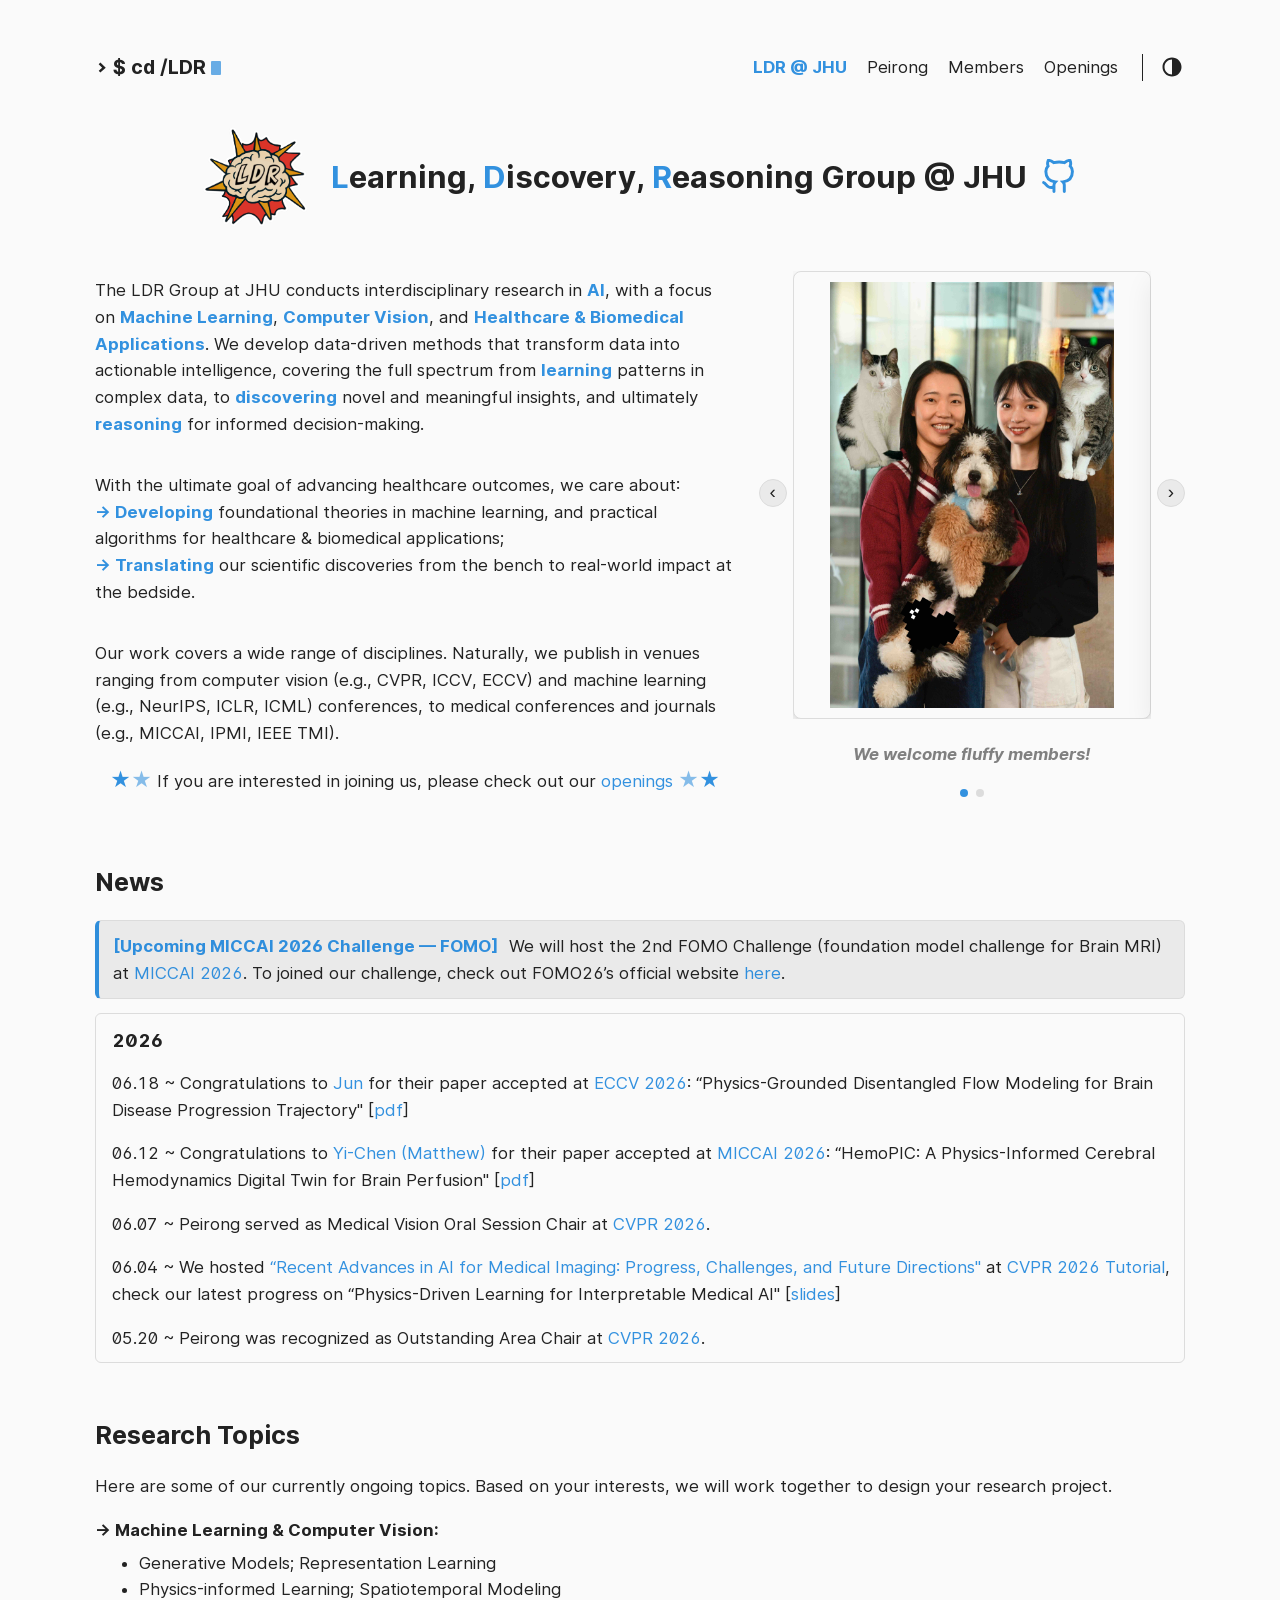
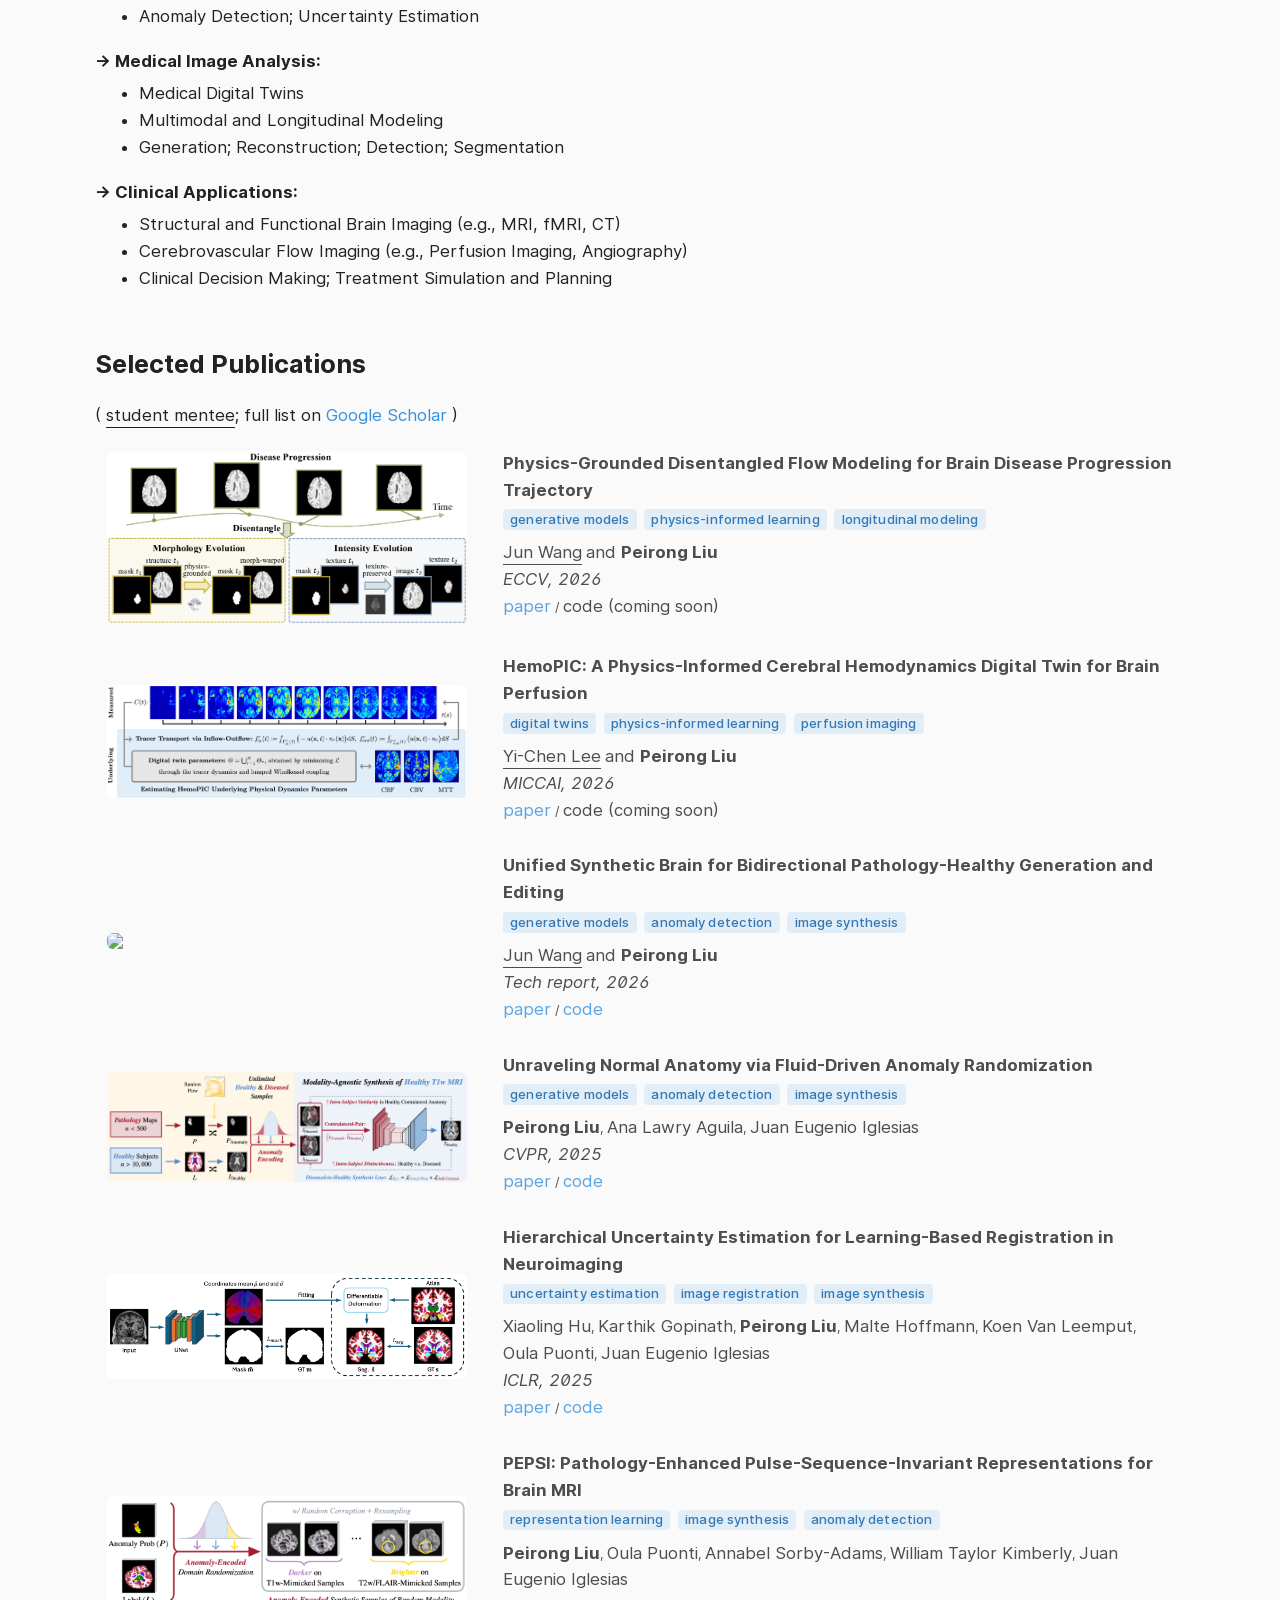
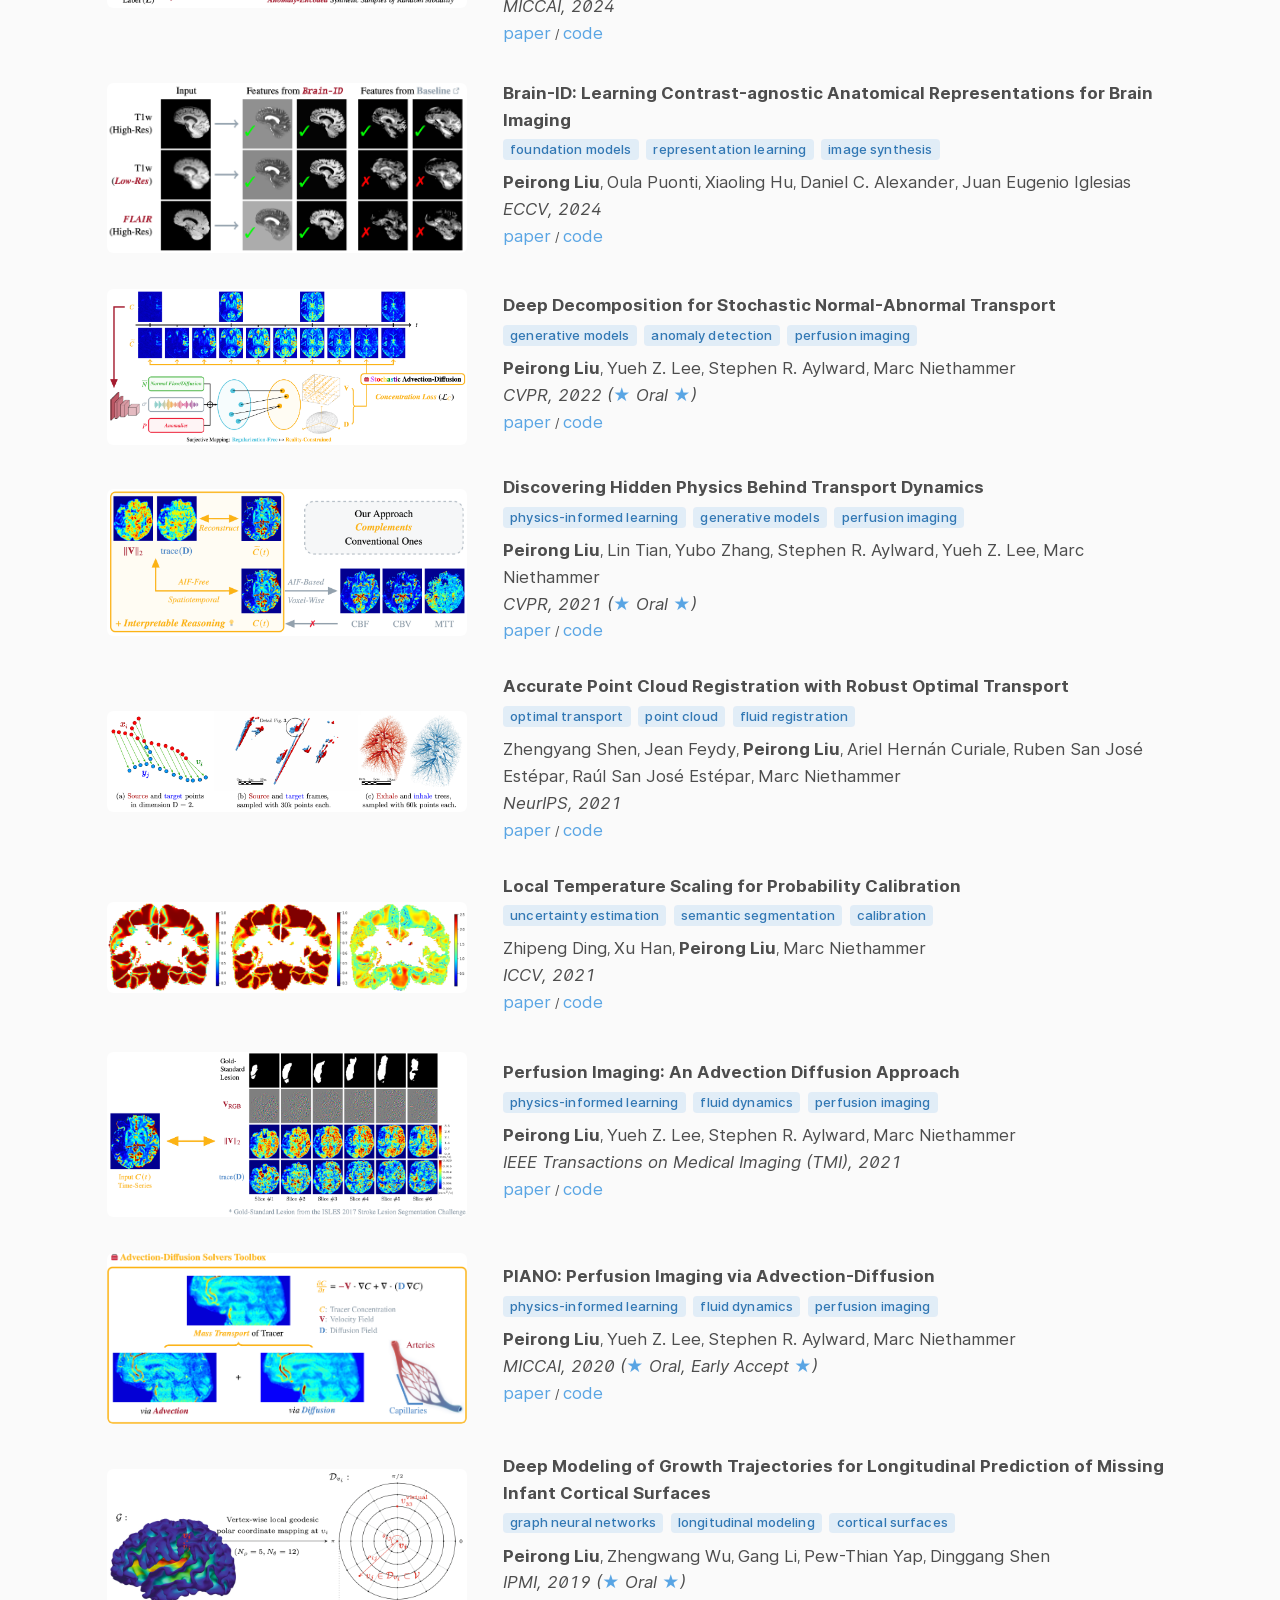
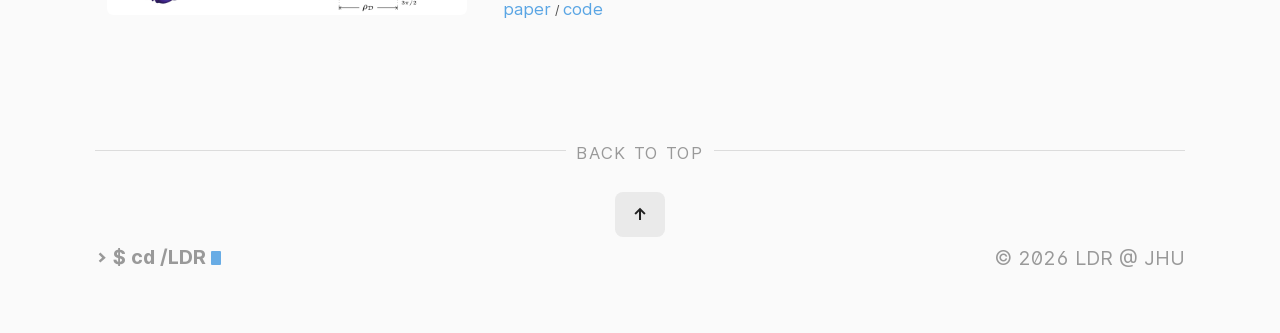
==== commit 87a1e2e5: "edited tabs" ====
--- a/index.html
+++ b/index.html
@@ -113,7 +113,7 @@
             </p>
           </div>
 
-          <div class="intro-gallery">
+          <div class="intro-gallery intro-gallery--rect">
             <div class="intro-gallery__frame">
               <button type="button" class="intro-gallery__btn intro-gallery__btn--prev" aria-label="Previous photo">&#8249;</button>
               <div class="intro-gallery__track">
@@ -378,7 +378,7 @@
               <a href="https://scholar.google.com/citations?user=u1UdL4oAAAAJ&hl=en" style="text-decoration:none;" target="_blank" rel="noopener noreferrer">Stephen R. Aylward</a>,  
               <a href="https://scholar.google.com/citations?user=KqtBi6MAAAAJ&hl=en" style="text-decoration:none;" target="_blank" rel="noopener noreferrer">Marc Niethammer</a>
               <br>
-              <em>CVPR, 2022 (Oral)</em>
+              <em>CVPR, 2022 (<span class="oral-star" aria-hidden="true">&starf;</span> Oral <span class="oral-star" aria-hidden="true">&starf;</span>)</em>
               <br>
               <a href="https://arxiv.org/abs/2111.14777" style="text-decoration:none;color:rgba(0, 119, 216, 0.8);" target="_blank" rel="noopener noreferrer">paper</a>
                / 
@@ -399,7 +399,7 @@
               <a href="https://scholar.google.com/citations?user=fE26FkMAAAAJ&hl=en" style="text-decoration:none;" target="_blank" rel="noopener noreferrer">Yueh Z. Lee</a>, 
               <a href="https://scholar.google.com/citations?user=KqtBi6MAAAAJ&hl=en" style="text-decoration:none;" target="_blank" rel="noopener noreferrer">Marc Niethammer</a>
               <br>
-              <em>CVPR, 2021 (Oral)</em>
+              <em>CVPR, 2021 (<span class="oral-star" aria-hidden="true">&starf;</span> Oral <span class="oral-star" aria-hidden="true">&starf;</span>)</em>
               <br>
               <a href="https://arxiv.org/abs/2011.12222" style="text-decoration:none;color:rgba(0, 119, 216, 0.8);" target="_blank" rel="noopener noreferrer">paper</a>
                / 
@@ -478,7 +478,7 @@
               <a href="https://scholar.google.com/citations?user=u1UdL4oAAAAJ&hl=en" style="text-decoration:none;" target="_blank" rel="noopener noreferrer">Stephen R. Aylward</a>, 
               <a href="https://scholar.google.com/citations?user=KqtBi6MAAAAJ&hl=en" style="text-decoration:none;" target="_blank" rel="noopener noreferrer">Marc Niethammer</a>
               <br>
-              <em>MICCAI, 2020 (Oral, Early Accept)</em>
+              <em>MICCAI, 2020 (<span class="oral-star" aria-hidden="true">&starf;</span> Oral, Early Accept <span class="oral-star" aria-hidden="true">&starf;</span>)</em>
               <br>
               <a href="https://link.springer.com/chapter/10.1007/978-3-030-59728-3_67" style="text-decoration:none;color:rgba(0, 119, 216, 0.8);" target="_blank" rel="noopener noreferrer">paper</a>
                / 
@@ -499,7 +499,7 @@
               <a href="https://scholar.google.com/citations?user=QGdnthwAAAAJ&hl=en" style="text-decoration:none;" target="_blank" rel="noopener noreferrer">Pew-Thian Yap</a>, 
               <a href="https://scholar.google.com/citations?user=v6VYQC8AAAAJ&hl=en" style="text-decoration:none;" target="_blank" rel="noopener noreferrer">Dinggang Shen</a> 
               <br>
-              <em>IPMI, 2019 (Oral)</em>
+              <em>IPMI, 2019 (<span class="oral-star" aria-hidden="true">&starf;</span> Oral <span class="oral-star" aria-hidden="true">&starf;</span>)</em>
               <br>
               <a href="https://link.springer.com/chapter/10.1007/978-3-030-20351-1_21" style="text-decoration:none;color:rgba(0, 119, 216, 0.8);" target="_blank" rel="noopener noreferrer">paper</a>
                / 
--- a/assets/style.css
+++ b/assets/style.css
@@ -403,6 +403,11 @@
   background: rgba(104, 172, 229, 0.18);
 }
 
+.oral-star {
+  color: var(--brand-color);
+  font-style: normal;
+}
+
 .menu a:hover,
 .menu a:active,
 .menu a.active {
@@ -686,6 +691,29 @@
 
 .news-archive[open] > summary {
   margin-bottom: 10px;
+}
+
+#misc.news-archive {
+  margin-top: 0;
+  padding-top: 0;
+  border-top: none;
+}
+
+#misc.news-archive > summary {
+  color: var(--color);
+  font-size: clamp(1rem, 2.5vw, 1.4rem);
+  font-weight: 500;
+}
+
+#misc.news-archive > summary::before {
+  color: var(--color);
+  font-size: 1.5em;
+  vertical-align: -0.08em;
+}
+
+#misc .misc-row {
+  margin-top: 10px;
+  align-items: center;
 }
 
 .summary {
@@ -867,7 +895,7 @@
 }
 
 .post .post-content--hero + .intro-row {
-  margin-top: 12px;
+  margin-top: 32px;
 }
 
 .post > main > .post-content--hero + .post-content {
@@ -884,7 +912,7 @@
 
 .intro-row {
   display: flex;
-  align-items: stretch;
+  align-items: center;
   gap: 24px;
   flex-wrap: wrap;
 }
@@ -893,6 +921,13 @@
   flex: 1;
   text-align: left;
   min-width: min(100%, 280px);
+  display: flex;
+  flex-direction: column;
+  justify-content: center;
+}
+
+.intro-text > :first-child {
+  margin-top: 0;
 }
 
 .intro-text .post-title-container {
@@ -901,8 +936,6 @@
 
 .intro-gallery {
   flex-shrink: 0;
-  align-self: stretch;
-  width: min(380px, 40vw);
   max-width: 100%;
   margin-top: 0;
   display: flex;
@@ -911,10 +944,10 @@
 }
 
 .intro-gallery__frame {
-  flex: 1;
+  width: 100%;
   min-height: 0;
   display: flex;
-  align-items: stretch;
+  align-items: center;
   gap: 6px;
   overflow: visible;
 }
@@ -948,10 +981,6 @@
 }
 
 .intro-gallery__track {
-  flex: 1;
-  min-width: 0;
-  min-height: 0;
-  height: 100%;
   display: grid;
   grid-auto-flow: column;
   grid-auto-columns: 100%;
@@ -972,9 +1001,7 @@
 
 .intro-gallery__slide {
   display: flex;
-  align-items: center;
   justify-content: center;
-  height: 100%;
   scroll-snap-align: start;
   scroll-snap-stop: always;
   margin: 0;
@@ -985,17 +1012,10 @@
 }
 
 .intro-gallery__media {
-  place-self: center;
-  width: auto;
-  height: 100%;
-  max-width: 100%;
-  max-height: 100%;
-  aspect-ratio: 1 / 1;
   flex-shrink: 0;
   display: flex;
   align-items: center;
   justify-content: center;
-  padding: 10px;
   border: 1px solid var(--border-color);
   border-radius: 8px;
   background: var(--background);
@@ -1004,6 +1024,101 @@
     0 10px 28px rgba(0, 0, 0, 0.08);
   overflow: hidden;
   box-sizing: border-box;
+}
+
+/* Lab homepage: fixed-aspect rect frame (scales with width) */
+.intro-gallery--rect {
+  align-self: center;
+  width: min(380px, 40vw);
+}
+
+.intro-gallery--rect .intro-gallery__frame {
+  flex: 0 0 auto;
+  width: 100%;
+}
+
+.intro-gallery--rect .intro-gallery__track {
+  flex: 1 1 auto;
+  min-width: 0;
+  width: auto;
+  height: auto;
+  min-height: 0;
+  aspect-ratio: 4 / 5;
+  align-self: center;
+}
+
+.intro-gallery--rect .intro-gallery__caption {
+  flex-shrink: 0;
+  box-sizing: border-box;
+  display: flex;
+  align-items: center;
+  justify-content: center;
+  text-align: center;
+}
+
+.intro-gallery--rect .intro-gallery__slide {
+  align-items: stretch;
+  height: 100%;
+  min-height: 100%;
+}
+
+.intro-gallery--rect .intro-gallery__media {
+  width: 100%;
+  height: 100%;
+  max-width: 100%;
+  max-height: 100%;
+  aspect-ratio: auto;
+  padding: 10px;
+}
+
+@media (min-width: 769px) {
+  .intro-row .intro-text {
+    flex: 6 1 0;
+    min-width: 0;
+  }
+
+  .intro-row .intro-gallery--rect,
+  .intro-row .intro-gallery--square {
+    flex: 4 1 0;
+    min-width: 0;
+    width: auto;
+    align-self: center;
+  }
+}
+
+/* Peirong misc: fixed square frame */
+.intro-gallery--square {
+  align-self: center;
+  width: min(430px, 46vw);
+}
+
+.intro-gallery--square .intro-gallery__frame {
+  flex: 0 0 auto;
+}
+
+.intro-gallery--square .intro-gallery__track {
+  flex: 1 1 auto;
+  min-width: 0;
+  width: auto;
+  height: auto;
+  min-height: 0;
+  aspect-ratio: 1 / 1;
+  align-self: center;
+}
+
+.intro-gallery--square .intro-gallery__slide {
+  align-items: stretch;
+  height: 100%;
+  min-height: 100%;
+}
+
+.intro-gallery--square .intro-gallery__media {
+  width: 100%;
+  height: 100%;
+  max-width: 100%;
+  max-height: 100%;
+  aspect-ratio: auto;
+  padding: 6px;
 }
 
 .intro-gallery__slide img,
@@ -1296,11 +1411,26 @@
     align-items: stretch;
   }
 
-  .intro-gallery {
+  .intro-gallery--rect {
     width: min(380px, 92vw);
     margin-left: auto;
     margin-right: auto;
-    align-self: auto;
+    align-self: center;
+  }
+
+  .intro-gallery--rect .intro-gallery__frame {
+    flex: 0 0 auto;
+  }
+
+  .intro-gallery--rect .intro-gallery__track {
+    flex: 1 1 auto;
+    width: auto;
+    height: auto;
+    aspect-ratio: 4 / 5;
+  }
+
+  .intro-gallery--square {
+    width: min(430px, 92vw);
   }
 
   .figure-row figure {
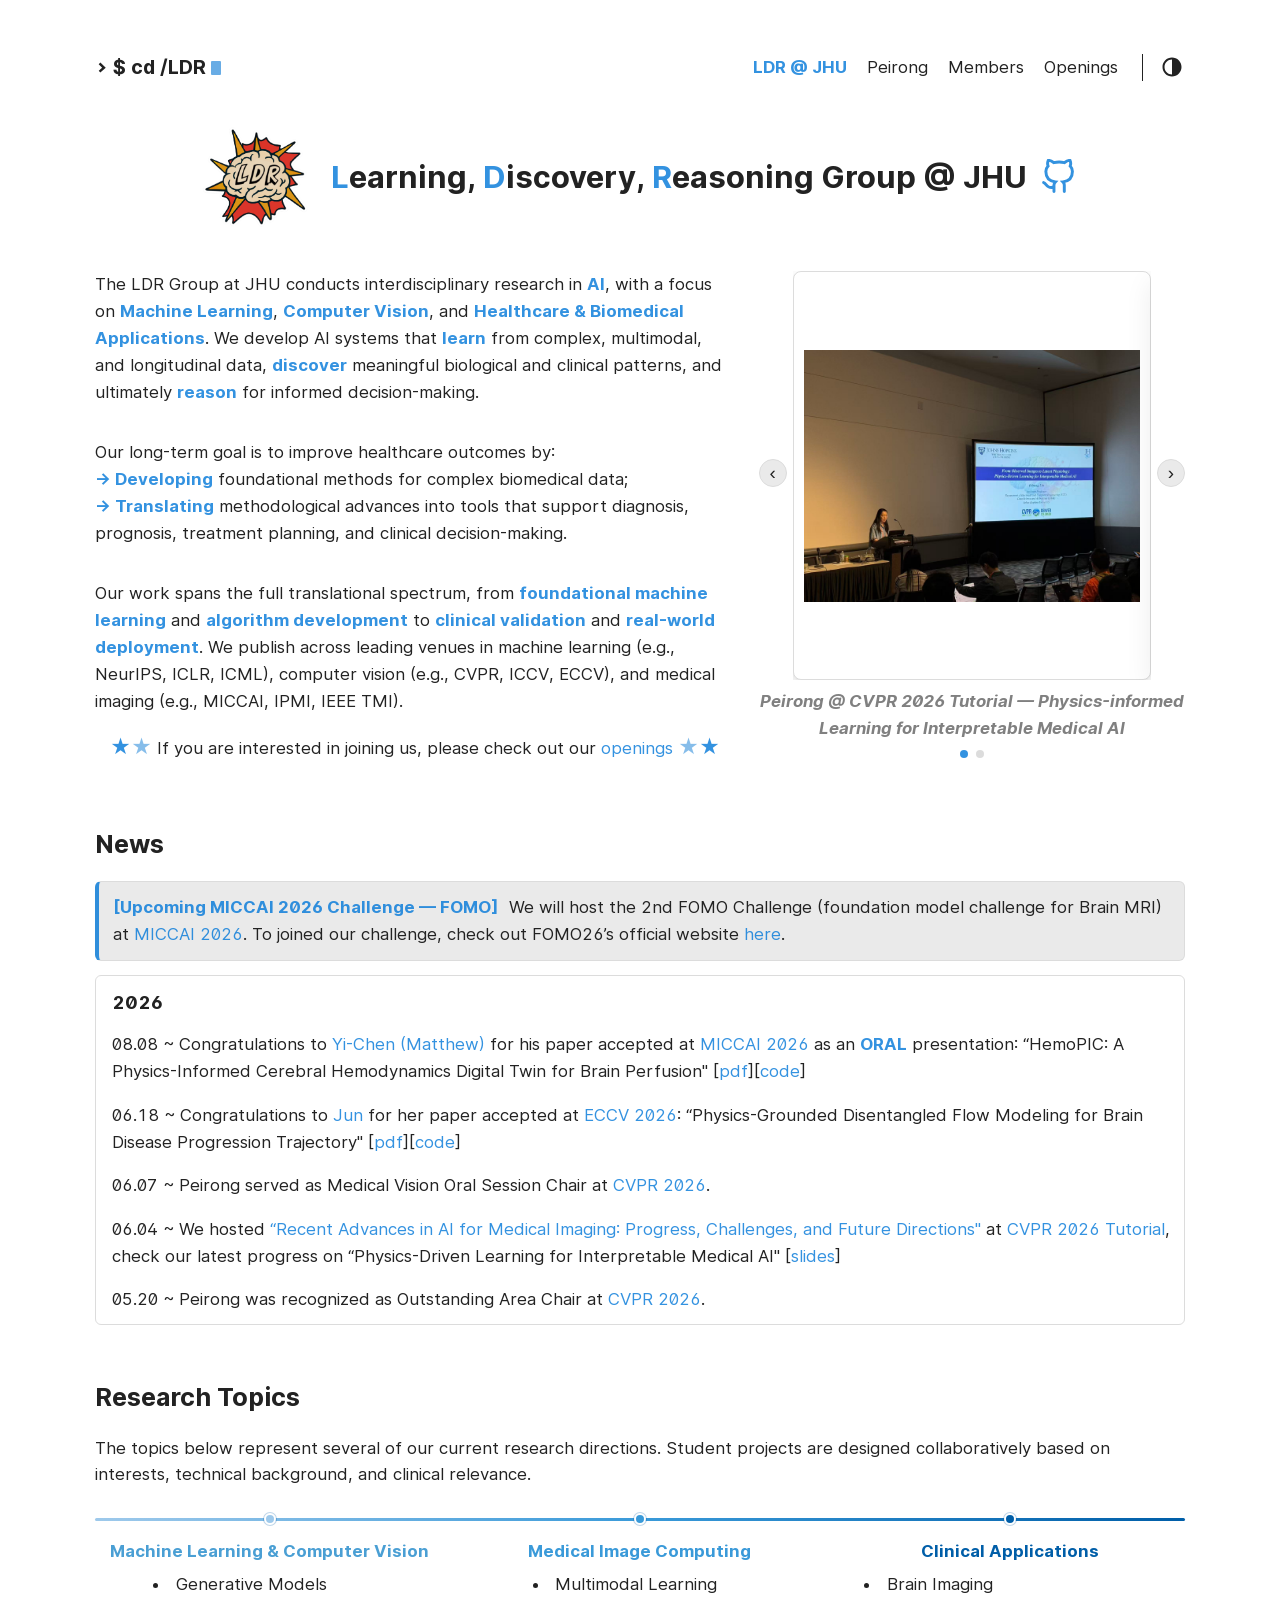
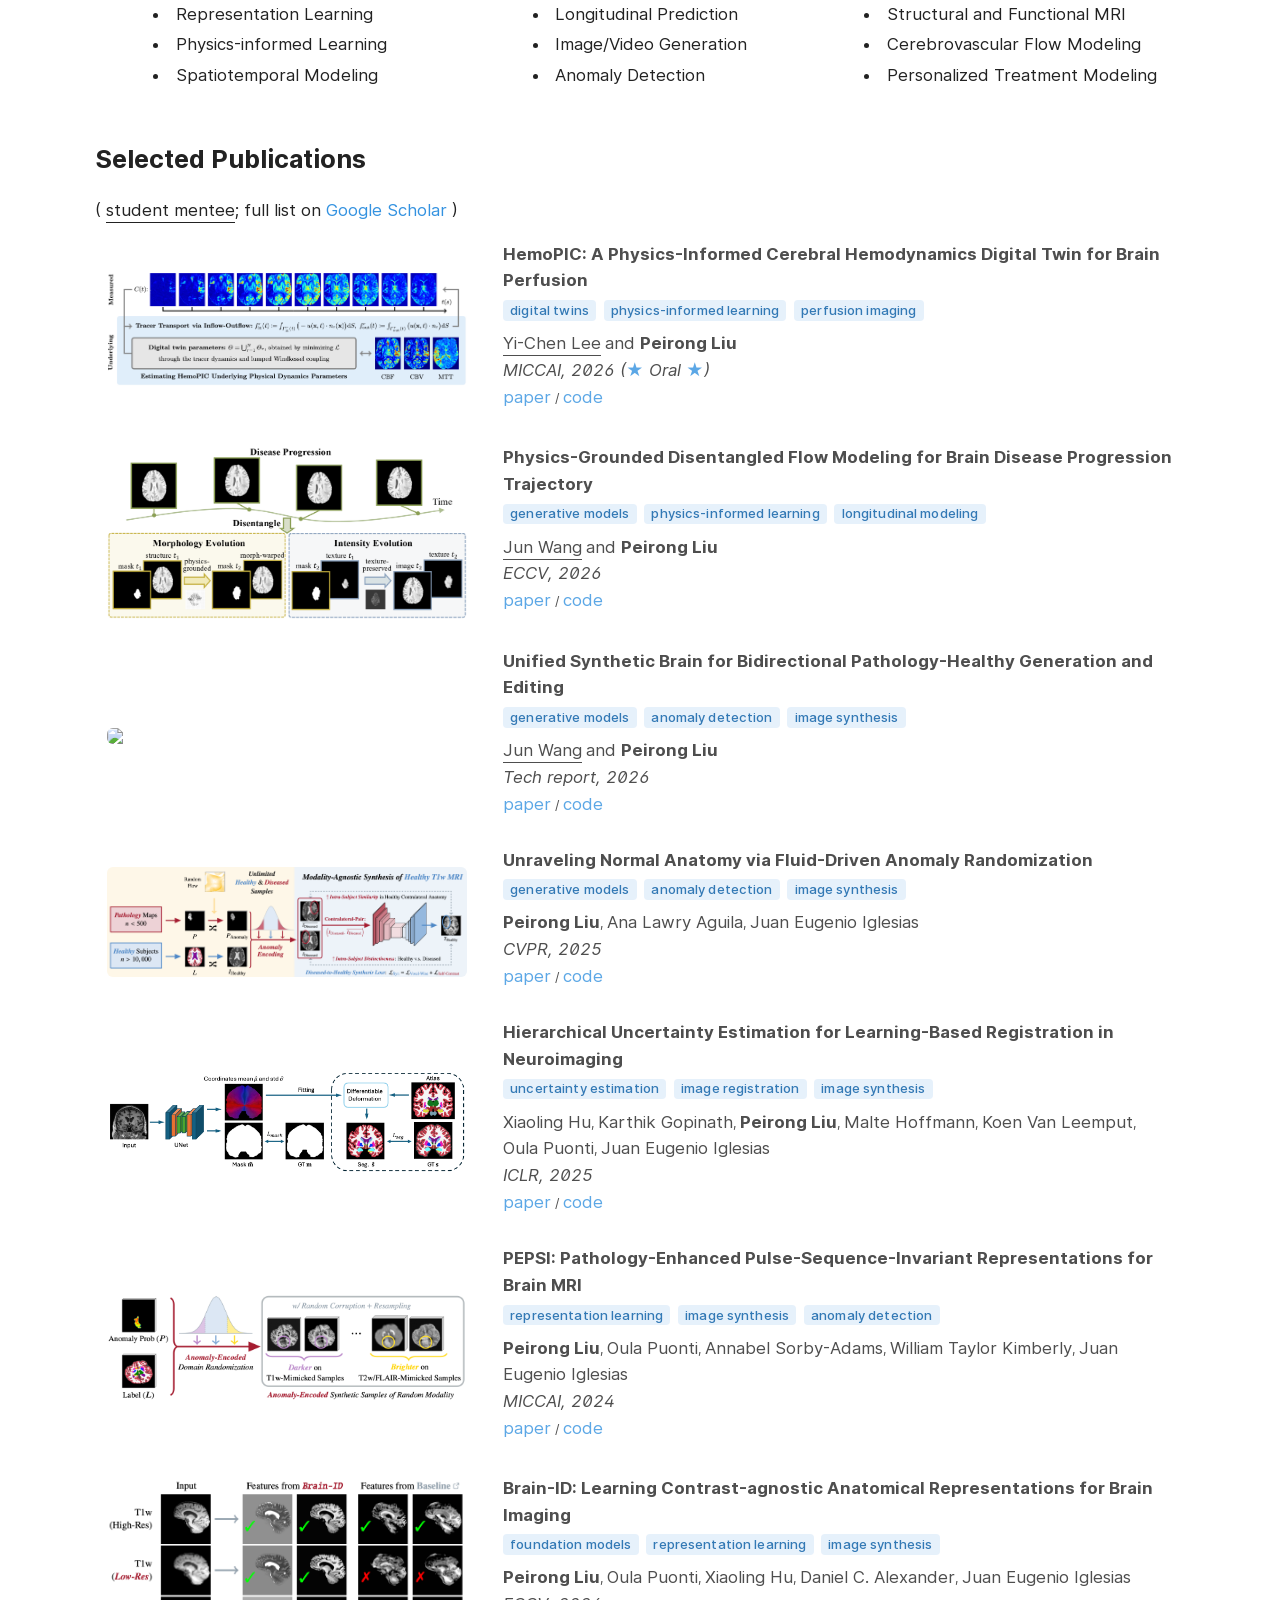
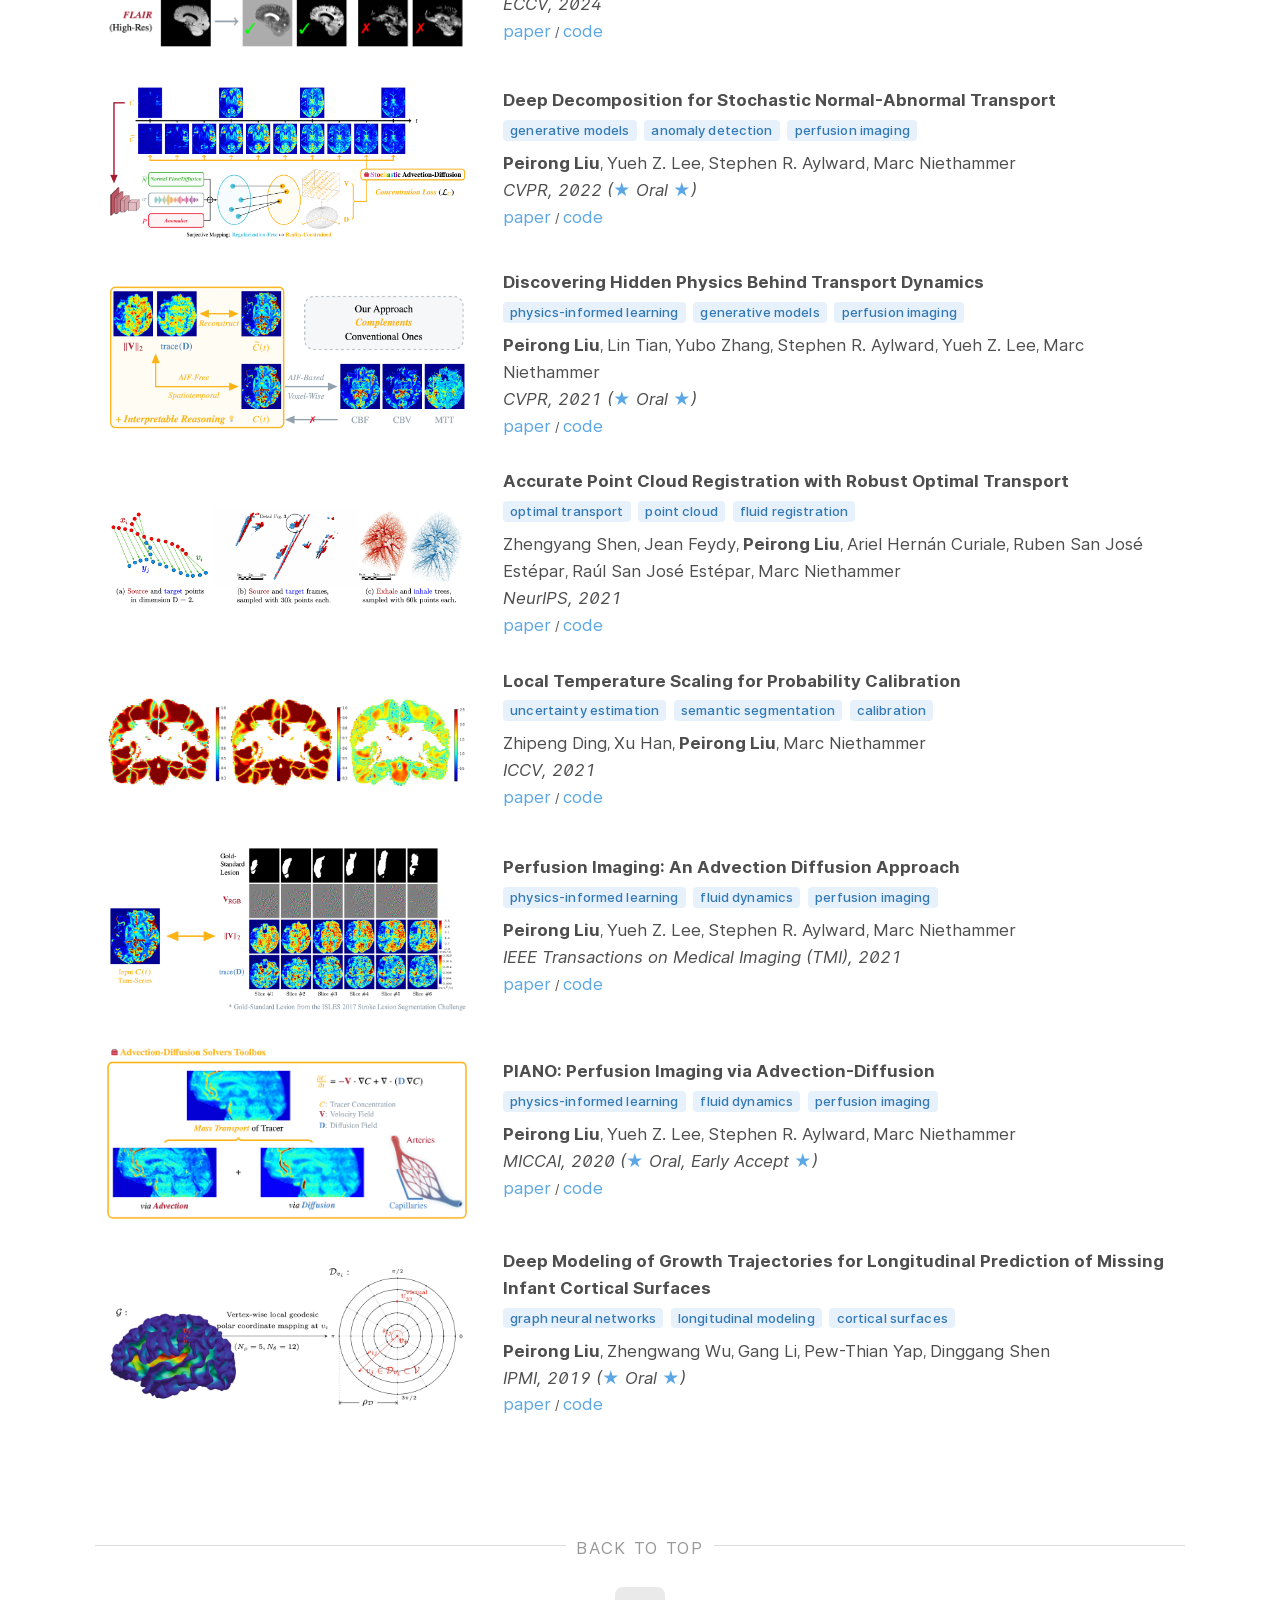
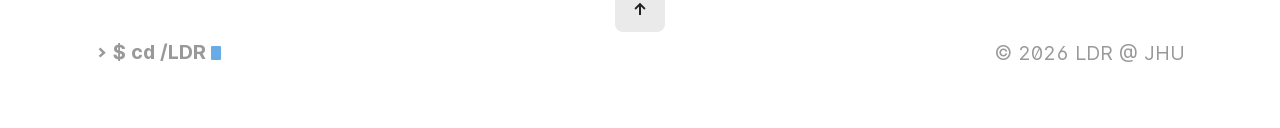
==== commit d071745a: "updates and photos" ====
--- a/index.html
+++ b/index.html
@@ -95,16 +95,17 @@
               with a focus on <strong class="accent">Machine Learning</strong>,
               <strong class="accent">Computer Vision</strong>,
               and <strong class="accent">Healthcare & Biomedical Applications</strong>.
-              We develop data-driven methods that transform data into actionable intelligence,
-              covering the full spectrum from <strong class="accent">learning</strong> patterns in complex data,
-              to <strong class="accent">discovering</strong> novel and meaningful insights,
-              and ultimately <strong class="accent">reasoning</strong> for informed decision-making.
+              We develop AI systems that <strong class="accent">learn</strong> from complex, multimodal, and longitudinal data,
+              <strong class="accent">discover</strong> meaningful biological and clinical patterns,
+              and ultimately <strong class="accent">reason</strong> for informed decision-making.
             </p>
-            <p>With the ultimate goal of advancing healthcare outcomes, we care about:  </br>
-              <strong class="accent">-> Developing</strong> foundational theories in machine learning, and practical algorithms for healthcare & biomedical applications; </br>
-              <strong class="accent">-> Translating</strong> our scientific discoveries from the bench to real-world impact at the bedside.</p>
-            <p>Our work covers a wide range of disciplines.
-              Naturally, we publish in venues ranging from computer vision (e.g., CVPR, ICCV, ECCV) and machine learning (e.g., NeurIPS, ICLR, ICML) conferences, to medical conferences and journals (e.g., MICCAI, IPMI, IEEE TMI).
+
+            <p>Our long-term goal is to improve healthcare outcomes by: </br>
+              <strong class="accent">-> Developing</strong> foundational methods for complex biomedical data; </br>
+              <strong class="accent">-> Translating</strong> methodological advances into tools that support diagnosis, prognosis, treatment planning, and clinical decision-making.</p>
+            <p>Our work spans the full translational spectrum, from <strong class="accent">foundational machine learning</strong> and 
+              <strong class="accent">algorithm development</strong> to <strong class="accent">clinical validation</strong> and <strong class="accent">real-world deployment</strong>.
+              We publish across leading venues in machine learning (e.g., NeurIPS, ICLR, ICML), computer vision (e.g., CVPR, ICCV, ECCV), and medical imaging (e.g., MICCAI, IPMI, IEEE TMI).
             </p>
             <p class="openings-callout">
               <span class="star star-primary">&starf;</span><span class="star star-secondary">&starf;</span>
@@ -119,15 +120,15 @@
               <div class="intro-gallery__track">
                 <figure class="intro-gallery__slide">
                   <div class="intro-gallery__media">
+                    <img src="/img/gallery/2026_CVPR_Tutorial.JPG" alt="Peirong at CVPR 2026 Tutorial">
+                  </div>
+                  <figcaption><strong><em>Peirong @ CVPR 2026 Tutorial — Physics-informed Learning for Interpretable Medical AI</em></strong></figcaption>
+                </figure>
+                <figure class="intro-gallery__slide">
+                  <div class="intro-gallery__media">
                     <img src="/img/gallery/Group.jpeg" alt="LDR Group photo">
                   </div>
                   <figcaption><strong><em>We welcome fluffy members!</em></strong></figcaption>
-                </figure>
-                <figure class="intro-gallery__slide">
-                  <div class="intro-gallery__media">
-                    <img src="/img/gallery/2026_CVPR_Tutorial.JPG" alt="Peirong at CVPR 2026 Tutorial">
-                  </div>
-                  <figcaption><strong><em>Peirong @ CVPR 2026 Tutorial — Physics-informed Learning for Interpretable Medical AI</em></strong></figcaption>
                 </figure>
               </div>
               <button type="button" class="intro-gallery__btn intro-gallery__btn--next" aria-label="Next photo">&#8250;</button>
@@ -145,8 +146,8 @@
           <div class="summary-panel">
             <div class="summary">
               <h4 id="2026">2026</h4>
-              <p>06.18 ~ Congratulations to <a href="https://scholar.google.com/citations?user=Std7dLsAAAAJ">Jun</a> for their paper accepted at <a href="https://eccv.ecva.net/">ECCV 2026</a>: &ldquo;Physics-Grounded Disentangled Flow Modeling for Brain Disease Progression Trajectory'' [<a href="https://drive.google.com/file/d/1bcO70oi0f6CrcMLDwMaL1CrS9Uw6OTN4/view?usp=drive_link">pdf</a>]</p>
-              <p>06.12 ~ Congratulations to <a href="https://scholar.google.com/citations?user=jf-e29IAAAAJ">Yi-Chen (Matthew)</a> for their paper accepted at <a href="https://conferences.miccai.org/2026/en/default.asp">MICCAI 2026</a>: &ldquo;HemoPIC: A Physics-Informed Cerebral Hemodynamics Digital Twin for Brain Perfusion'' [<a href="https://drive.google.com/file/d/1WXeXgvLBPw8HxhNZmtfDxFD2SdJlkXe6/view?usp=drive_link">pdf</a>]</p>
+              <p>08.08 ~ Congratulations to <a href="https://scholar.google.com/citations?user=jf-e29IAAAAJ">Yi-Chen (Matthew)</a> for his paper accepted at <a href="https://conferences.miccai.org/2026/en/default.asp">MICCAI 2026</a> as an <strong class="accent">ORAL</strong> presentation: &ldquo;HemoPIC: A Physics-Informed Cerebral Hemodynamics Digital Twin for Brain Perfusion'' [<a href="https://arxiv.org/abs/2607.08799">pdf</a>][<a href="https://github.com/jhuldr/HemoPIC">code</a>]</p>
+              <p>06.18 ~ Congratulations to <a href="https://scholar.google.com/citations?user=Std7dLsAAAAJ">Jun</a> for her paper accepted at <a href="https://eccv.ecva.net/">ECCV 2026</a>: &ldquo;Physics-Grounded Disentangled Flow Modeling for Brain Disease Progression Trajectory'' [<a href="https://arxiv.org/abs/2606.28630">pdf</a>][<a href="https://github.com/jhuldr/PDF">code</a>]</p>
               <p>06.07 ~ Peirong served as Medical Vision Oral Session Chair at <a href="https://cvpr.thecvf.com/">CVPR 2026</a>.</p>
               <p>06.04 ~ We hosted <a href="https://sites.google.com/view/cvpr26aiformedical/home">&ldquo;Recent Advances in AI for Medical Imaging: Progress, Challenges, and Future Directions''</a> at <a href="https://cvpr.thecvf.com/Conferences/2026/Tutorials">CVPR 2026 Tutorial</a>, check our latest progress on &ldquo;Physics-Driven Learning for Interpretable Medical AI'' [<a href="https://drive.google.com/file/d/1zkfiCGNZ_6styozGEag61UjAZ97JSYVc/view?usp=sharing">slides</a>]</p>
               <p>05.20 ~ Peirong was recognized as Outstanding Area Chair at <a href="https://cvpr.thecvf.com/">CVPR 2026</a>.</p>
@@ -200,33 +201,49 @@
         <div class="post-content">
           <h2 id="topics">Research Topics</h2>
 
-          <p>Here are some of our currently ongoing topics. Based on your interests, we will work together to design your research project.</p>
-
-          <p><strong>-> Machine Learning & Computer Vision:</strong></p>
-          <div class="section-body">
-            <ul>
-              <li>Generative Models; Representation Learning</li>
-              <li>Physics-informed Learning; Spatiotemporal Modeling</li>
-              <li>Anomaly Detection; Uncertainty Estimation</li>
-            </ul>
-          </div>
-
-          <p><strong>-> Medical Image Analysis:</strong></p>
-          <div class="section-body">
-            <ul>
-              <li>Medical Digital Twins</li>
-              <li>Multimodal and Longitudinal Modeling</li>
-              <li>Generation; Reconstruction; Detection; Segmentation</li>
-            </ul>
-          </div>
-
-          <p><strong>-> Clinical Applications:</strong></p>
-          <div class="section-body">
-            <ul>
-              <li>Structural and Functional Brain Imaging (e.g., MRI, fMRI, CT)</li>
-              <li>Cerebrovascular Flow Imaging (e.g., Perfusion Imaging, Angiography)</li>
-              <li>Clinical Decision Making; Treatment Simulation and Planning</li>
-            </ul>
+          <p>The topics below represent several of our current research directions.
+            Student projects are designed collaboratively based on interests, technical background, and clinical relevance.
+          </p>
+
+          <div class="topics-spectrum" aria-label="Research topics spanning machine learning to clinical applications">
+            <div class="topics-spectrum__items">
+              <div class="topics-spectrum__item">
+                <div class="topics-spectrum__heading">
+                  <span class="topics-spectrum__marker" aria-hidden="true"></span>
+                  <h3 class="topics-spectrum__title">Machine Learning &amp; Computer Vision</h3>
+                </div>
+                <ul>
+                  <li>Generative Models</li>
+                  <li>Representation Learning</li>
+                  <li>Physics-informed Learning</li>
+                  <li>Spatiotemporal Modeling</li>
+                </ul>
+              </div>
+              <div class="topics-spectrum__item">
+                <div class="topics-spectrum__heading">
+                  <span class="topics-spectrum__marker" aria-hidden="true"></span>
+                  <h3 class="topics-spectrum__title">Medical Image Computing</h3>
+                </div>
+                <ul> 
+                  <li>Multimodal Learning</li>
+                  <li>Longitudinal Prediction</li>
+                  <li>Image/Video Generation</li>
+                  <li>Anomaly Detection</li> 
+                </ul>
+              </div>
+              <div class="topics-spectrum__item">
+                <div class="topics-spectrum__heading">
+                  <span class="topics-spectrum__marker" aria-hidden="true"></span>
+                  <h3 class="topics-spectrum__title">Clinical Applications</h3>
+                </div>
+                <ul>
+                  <li>Brain Imaging</li>
+                  <li>Structural and Functional MRI</li>
+                  <li>Cerebrovascular Flow Modeling</li>
+                  <li>Personalized Treatment Modeling</li>
+                </ul>
+              </div>
+            </div>
           </div>
         </div>
 
@@ -240,6 +257,22 @@
           <a>)</a>
         
           <figure class="paper-figure">
+            <img src="/img/papers/miccai_26_hemopic.png" width="360">
+            <figcaption>
+              <a><strong>HemoPIC: A Physics-Informed Cerebral Hemodynamics Digital Twin for Brain Perfusion</strong></a>
+              <p class="paper-tags"><span class="paper-tag">digital twins</span><span class="paper-tag">physics-informed learning</span><span class="paper-tag">perfusion imaging</span></p>
+              <a href="https://scholar.google.com/citations?user=jf-e29IAAAAJ" class="mentee" style="text-decoration:none;" target="_blank" rel="noopener noreferrer"><u>Yi-Chen Lee</u></a> <a> and </a> 
+              <strong>Peirong Liu</strong>
+              <br>
+              <em>MICCAI, 2026 (<span class="oral-star" aria-hidden="true">&starf;</span> Oral <span class="oral-star" aria-hidden="true">&starf;</span>)</em>
+              <br>
+              <a href="https://arxiv.org/abs/2607.08799" style="text-decoration:none;color:rgba(0, 119, 216, 0.8);" target="_blank" rel="noopener noreferrer">paper</a>
+               / 
+              <a href="https://github.com/jhuldr/HemoPIC" style="text-decoration:none;color:rgba(0, 119, 216, 0.8);" target="_blank" rel="noopener noreferrer">code</a>
+            </figcaption>
+          </figure>
+        
+          <figure class="paper-figure">
             <img src="/img/papers/eccv_26_pdf.png" width="360">
             <figcaption>
               <a><strong>Physics-Grounded Disentangled Flow Modeling for Brain Disease Progression Trajectory</strong></a>
@@ -249,26 +282,10 @@
               <br>
               <em>ECCV, 2026</em>
               <br>
-              <a href="https://drive.google.com/file/d/1bcO70oi0f6CrcMLDwMaL1CrS9Uw6OTN4/view?usp=drive_link" style="text-decoration:none;color:rgba(0, 119, 216, 0.8);" target="_blank" rel="noopener noreferrer">paper</a>
-               / 
-              <a>code (coming soon)</a>
-            </figcaption>
-          </figure>
-        
-          <figure class="paper-figure">
-            <img src="/img/papers/miccai_26_hemopic.png" width="360">
-            <figcaption>
-              <a><strong>HemoPIC: A Physics-Informed Cerebral Hemodynamics Digital Twin for Brain Perfusion</strong></a>
-              <p class="paper-tags"><span class="paper-tag">digital twins</span><span class="paper-tag">physics-informed learning</span><span class="paper-tag">perfusion imaging</span></p>
-              <a href="https://scholar.google.com/citations?user=jf-e29IAAAAJ" class="mentee" style="text-decoration:none;" target="_blank" rel="noopener noreferrer"><u>Yi-Chen Lee</u></a> <a> and </a> 
-              <strong>Peirong Liu</strong>
-              <br>
-              <em>MICCAI, 2026</em>
-              <br>
-              <a href="https://drive.google.com/file/d/1WXeXgvLBPw8HxhNZmtfDxFD2SdJlkXe6/view?usp=drive_link" style="text-decoration:none;color:rgba(0, 119, 216, 0.8);" target="_blank" rel="noopener noreferrer">paper</a>
-               / 
-              <a>code (coming soon)</a>
-            </figcaption>
+              <a href="https://arxiv.org/abs/2606.28630" style="text-decoration:none;color:rgba(0, 119, 216, 0.8);" target="_blank" rel="noopener noreferrer">paper</a>
+               / 
+               <a href="https://github.com/jhuldr/PDF" style="text-decoration:none;color:rgba(0, 119, 216, 0.8);" target="_blank" rel="noopener noreferrer">code</a>
+              </figcaption>
           </figure>
         
           <figure class="paper-figure">
--- a/assets/style.css
+++ b/assets/style.css
@@ -6,7 +6,7 @@
 @font-face{font-family:Inter;font-style:normal;font-weight:600;font-feature-settings:"liga","tnum","case","calt","zero","ss01","locl";src:url(fonts/Inter-Medium.woff2) format("woff2"),url(fonts/Inter-Medium.woff) format("woff");font-display:swap}
 @font-face{font-family:Inter;font-style:italic;font-weight:600;font-feature-settings:"liga","tnum","case","calt","zero","ss01","locl";src:url(fonts/Inter-MediumItalic.woff2) format("woff2"),url(fonts/Inter-MediumItalic.woff) format("woff");font-display:swap}
 @font-face{font-family:Inter;font-style:normal;font-weight:800;font-feature-settings:"liga","tnum","case","calt","zero","ss01","locl";src:url(fonts/Inter-Bold.woff2) format("woff2"),url(fonts/Inter-Bold.woff) format("woff");font-display:swap}
-@font-face{font-family:Inter;font-style:italic;font-weight:800;font-feature-settings:"liga","tnum","case","calt","zero","ss01","locl";src:url(fonts/Inter-BoldItalic.woff2) format("woff2"),url(fonts/Inter-BoldItalic.woff) format("woff");font-display:swap}:root{--background:#fafafa;--background-secondary:#eaeaea;--header:#fafafa;--color:#222;--color-secondary:#999;--border-color:#dcdcdc;--phoneWidth:(max-width:480px);--tabletWidth:(max-width:900px)}body.dark-theme{--background:#252627;--background-secondary:#3b3d42;--header:#252627;--color:#a9a9b3;--color-secondary:#73747b;--border-color:#4a4b50}.button-container{display:table;margin-left:auto;margin-right:auto}.button,a.button,button{position:relative;display:flex;align-items:center;justify-content:center;padding:8px 18px;margin-bottom:5px;background:#eaeaea;background:var(--background-secondary);text-decoration:none;text-align:center;font-weight:500;border-radius:8px;border:1px solid transparent;-webkit-appearance:none;-moz-appearance:none;appearance:none;cursor:pointer;outline:none}.button.outline,a.button.outline,button.outline{background:transparent;border-color:#eaeaea;border-color:var(--background-secondary);box-shadow:none;padding:8px 18px}.button.outline :hover,a.button.outline :hover,button.outline :hover{transform:none;box-shadow:none}.button.primary,a.button.primary,button.primary{box-shadow:0 4px 6px rgba(50,50,93,.11),0 1px 3px rgba(0,0,0,.08)}.button.primary:hover,a.button.primary:hover,button.primary:hover{box-shadow:0 2px 6px rgba(50,50,93,.21),0 1px 3px rgba(0,0,0,.08)}.button.link,a.button.link,button.link{background:none;font-size:1rem;}.button.small,a.button.small,button.small{font-size:.8rem}.button.wide,a.button.wide,button.wide{min-width:200px;padding:14px 24px}a.read-more,a.read-more:active,a.read-more:hover{display:inline-flex;background:none;box-shadow:none;padding:0;margin:20px 0;font-weight:700}.code-toolbar{margin-bottom:20px}.code-toolbar .toolbar-item a{display:inline-flex;padding:3px 8px;margin-bottom:5px;background:#eaeaea;background:var(--background-secondary);text-decoration:none;text-align:center;font-size:13px;font-weight:500;border-radius:8px;border:1px solid transparent;-webkit-appearance:none;-moz-appearance:none;appearance:none;cursor:pointer;outline:none}.code-toolbar .toolbar-item a,.header{position:relative;align-items:center;justify-content:center}.header{background:#fafafa;background:var(--header);display:flex;padding:20px}.header__right{display:flex;flex-direction:row;align-items:center}
+@font-face{font-family:Inter;font-style:italic;font-weight:800;font-feature-settings:"liga","tnum","case","calt","zero","ss01","locl";src:url(fonts/Inter-BoldItalic.woff2) format("woff2"),url(fonts/Inter-BoldItalic.woff) format("woff");font-display:swap}:root{--background:#ffffff;--background-secondary:#eaeaea;--header:#ffffff;--color:#222;--color-secondary:#999;--border-color:#dcdcdc;--phoneWidth:(max-width:480px);--tabletWidth:(max-width:900px)}body.dark-theme{--background:#252627;--background-secondary:#3b3d42;--header:#252627;--color:#a9a9b3;--color-secondary:#73747b;--border-color:#4a4b50}.button-container{display:table;margin-left:auto;margin-right:auto}.button,a.button,button{position:relative;display:flex;align-items:center;justify-content:center;padding:8px 18px;margin-bottom:5px;background:#eaeaea;background:var(--background-secondary);text-decoration:none;text-align:center;font-weight:500;border-radius:8px;border:1px solid transparent;-webkit-appearance:none;-moz-appearance:none;appearance:none;cursor:pointer;outline:none}.button.outline,a.button.outline,button.outline{background:transparent;border-color:#eaeaea;border-color:var(--background-secondary);box-shadow:none;padding:8px 18px}.button.outline :hover,a.button.outline :hover,button.outline :hover{transform:none;box-shadow:none}.button.primary,a.button.primary,button.primary{box-shadow:0 4px 6px rgba(50,50,93,.11),0 1px 3px rgba(0,0,0,.08)}.button.primary:hover,a.button.primary:hover,button.primary:hover{box-shadow:0 2px 6px rgba(50,50,93,.21),0 1px 3px rgba(0,0,0,.08)}.button.link,a.button.link,button.link{background:none;font-size:1rem;}.button.small,a.button.small,button.small{font-size:.8rem}.button.wide,a.button.wide,button.wide{min-width:200px;padding:14px 24px}a.read-more,a.read-more:active,a.read-more:hover{display:inline-flex;background:none;box-shadow:none;padding:0;margin:20px 0;font-weight:700}.code-toolbar{margin-bottom:20px}.code-toolbar .toolbar-item a{display:inline-flex;padding:3px 8px;margin-bottom:5px;background:#eaeaea;background:var(--background-secondary);text-decoration:none;text-align:center;font-size:13px;font-weight:500;border-radius:8px;border:1px solid transparent;-webkit-appearance:none;-moz-appearance:none;appearance:none;cursor:pointer;outline:none}.code-toolbar .toolbar-item a,.header{position:relative;align-items:center;justify-content:center}.header{background:#fafafa;background:var(--header);display:flex;padding:20px}.header__right{display:flex;flex-direction:row;align-items:center}
 @media (max-width:480px){.header__right{flex-direction:row-reverse}}.header__inner{justify-content:space-between;margin:0 auto;width:1280px;max-width:100%}.header__inner,.theme-toggle{display:flex;align-items:center}.theme-toggle{justify-content:center;line-height:1;cursor:pointer}.theme-toggler{fill:currentColor}.logo{display:flex;align-items:center;flex:0 0 auto;text-decoration:none;font-weight:700}.logo img{height:44px}.logo__mark{display:inline-flex;align-items:center;margin-right:5px}.logo__mark .greater-icon{width:.95rem;height:100%}.logo__mark .greater-icon path{stroke:currentColor;stroke-width:8px}.logo__text{font-size:1.125rem}.logo__cursor{display:inline-block;width:10px;height:1rem;background:#68ACE5;margin-left:5px;border-radius:1px;-webkit-animation:cursor 1s infinite;animation:cursor 1s infinite}
 @-webkit-keyframes cursor{0%{opacity:0}50%{opacity:1}to{opacity:0}}
 @keyframes cursor{0%{opacity:0}50%{opacity:1}to{opacity:0}}.menu{--color:rgba(0,0,0,0.12);--shadow:0 8px 20px var(--color);border-right:1px solid;margin-right:18px;padding-right:24px;font-weight:500}
@@ -144,7 +144,13 @@
   align-items: flex-start;  /* align contents (img + caption) from the top */
   max-width: 30%;
   margin: 0;                /* remove auto-centering */
-} 
+}
+
+.figure-row figure img {
+  width: 100%;
+  aspect-ratio: 1 / 1;
+  object-fit: cover;
+}
 .figure-row figcaption {
   width: 100%;
   max-width: 100%;
@@ -186,6 +192,192 @@
 
 .member-roster li:last-child {
   margin-bottom: 0;
+}
+
+.member-list {
+  display: flex;
+  flex-direction: column;
+  gap: 1.75rem;
+}
+
+.member-list--grid {
+  display: grid;
+  grid-template-columns: 1fr;
+  gap: 1.75rem 1.5rem;
+}
+
+@media (min-width: 840px) {
+  .member-list--grid {
+    grid-template-columns: repeat(2, minmax(0, 1fr));
+  }
+}
+
+.member-list--grid > .member-card {
+  min-width: 0;
+}
+
+.member-card {
+  display: flex;
+  gap: 1.25rem;
+  align-items: center;
+  min-width: 0;
+  max-width: 100%;
+}
+
+.member-list--grid .member-card__body {
+  flex: 1;
+  max-width: none;
+  min-width: 0;
+}
+
+.member-list:not(.member-list--grid) .member-card__body {
+  flex: 1;
+  max-width: none;
+  min-width: 0;
+}
+
+.member-card__photo {
+  flex-shrink: 0;
+  width: clamp(120px, 16vw, 200px);
+  height: clamp(120px, 16vw, 200px);
+  object-fit: contain;
+  object-position: center top;
+  border-radius: 4px;
+  display: block;
+}
+
+.member-card__body {
+  flex: 1 1 0;
+  max-width: min(480px, calc(100% - clamp(120px, 16vw, 200px) - 1.25rem));
+  min-width: 0;
+  overflow-wrap: anywhere;
+}
+
+.member-card__name {
+  margin: 0 0 0.45em;
+  font-size: clamp(1.0rem, 2.5vw, 1.4rem);
+  line-height: 1.3;
+}
+
+.member-card__name a {
+  font-size: inherit;
+  line-height: inherit;
+  font-weight: inherit;
+}
+
+.member-card__name--pet {
+  display: inline-flex;
+  align-items: center;
+  flex-wrap: wrap;
+  gap: 0.4em;
+}
+
+.member-list--pets {
+  display: flex;
+  flex-direction: row;
+  flex-wrap: wrap;
+  justify-content: flex-start;
+  align-items: flex-start;
+  gap: 1.5rem 1.75rem;
+}
+
+.member-card--pet {
+  flex-direction: column;
+  align-items: center;
+  gap: 0.65rem;
+  flex: 0 0 auto;
+  max-width: none;
+}
+
+.member-card--pet .member-card__photo {
+  /* Same size as people photos */
+  width: clamp(120px, 16vw, 200px);
+  height: clamp(120px, 16vw, 200px);
+  object-fit: cover;
+  object-position: center;
+}
+
+.member-card--pet .member-card__name {
+  margin: 0;
+  text-align: center;
+  justify-content: center;
+  font-size: clamp(0.9rem, 2.2vw, 1.2rem);
+}
+
+.pet-name__emoji {
+  flex-shrink: 0;
+  line-height: 1;
+  font-size: 1em;
+}
+
+.pet-name__label {
+  flex-shrink: 0;
+  font-size: 1em;
+}
+
+.member-card__role {
+  margin: 0 0 0.55em;
+  color: var(--color-secondary);
+  font-size: clamp(0.85rem, 2vw, 1.05rem);
+  line-height: 1.4;
+}
+
+.member-card__role + .member-card__role {
+  margin-top: -0.3em;
+}
+
+.member-card__detail {
+  margin: 0 0 0.35em;
+  font-size: clamp(0.85rem, 2vw, 1.05rem);
+  line-height: 1.5;
+}
+
+.member-card__bio {
+  margin: 0 0 0.45em;
+  font-size: clamp(0.9rem, 2.2vw, 1.15rem);
+  line-height: 1.5;
+}
+
+.member-card__research {
+  margin: 0;
+  font-size: clamp(0.9rem, 2.2vw, 1.15rem);
+  line-height: 1.5;
+}
+
+.member-card__research strong {
+  font-size: inherit;
+}
+
+.member-card__research + .member-card__research {
+  margin-top: 0.25em;
+}
+
+.member-card__links {
+  margin: 0.45em 0 0;
+  font-size: clamp(0.85rem, 2vw, 1.05rem);
+  line-height: 1.5;
+}
+
+.pet-gender {
+  display: inline-block;
+  width: 1.05em;
+  height: 1.05em;
+  margin-left: 0;
+  vertical-align: 0;
+  flex-shrink: 0;
+}
+
+.pet-gender circle,
+.pet-gender path {
+  stroke-width: 1.8;
+}
+
+.pet-gender--girl {
+  color: #e45c9a;
+}
+
+.pet-gender--boy {
+  color: #68ACE5;
 }
 
 .figure-row figcaption {
@@ -275,7 +467,28 @@
 {
   font-size: clamp(0.8rem, 2vw, 1.2rem);
   line-height: 1.6;
-}  
+}
+
+/* Member cards: keep responsive scale after global text rules */
+.member-card .member-card__name {
+  font-size: clamp(1.0rem, 2.5vw, 1.4rem);
+}
+
+.member-card .member-card__role,
+.member-card .member-card__detail,
+.member-card .member-card__links {
+  font-size: clamp(0.85rem, 2vw, 1.05rem);
+}
+
+.member-card .member-card__research,
+.member-card .member-card__bio {
+  font-size: clamp(0.9rem, 2.2vw, 1.15rem);
+}
+
+.member-card .member-card__research strong,
+.member-card .member-card__bio strong {
+  font-size: inherit;
+}
  
 .footer__inner .copyright, .logo__text,
 .header__right .menu__inner--desktop, .menu__inner--mobile
@@ -662,6 +875,217 @@
   margin-bottom: 0;
 }
 
+/* Research topics horizontal spectrum */
+.topics-spectrum {
+  --spectrum-start: #9ec9eb;
+  --spectrum-mid: #3a9ad9;
+  --spectrum-end: #005ea8;
+  margin: 1.75em 0 0.5em;
+}
+
+.topics-spectrum__items {
+  display: grid;
+  grid-template-columns: repeat(3, 1fr);
+  gap: 1.25em 1.5em;
+  align-items: start;
+  position: relative;
+}
+
+/* Desktop: horizontal gradual color bar through the markers */
+.topics-spectrum__items::before {
+  content: "";
+  position: absolute;
+  left: 0;
+  right: 0;
+  top: 5px;
+  height: 3px;
+  border-radius: 999px;
+  background: linear-gradient(
+    90deg,
+    var(--spectrum-start) 0%,
+    var(--spectrum-mid) 50%,
+    var(--spectrum-end) 100%
+  );
+  z-index: 0;
+  pointer-events: none;
+}
+
+.topics-spectrum__item {
+  display: flex;
+  flex-direction: column;
+  align-items: center;
+  width: fit-content;
+  max-width: 100%;
+  min-width: 0;
+  margin-inline: auto;
+}
+
+.topics-spectrum__heading {
+  display: flex;
+  flex-direction: column;
+  align-items: center;
+  width: max-content;
+  max-width: 100%;
+}
+
+.topics-spectrum__marker {
+  display: block;
+  width: 12px;
+  height: 12px;
+  margin-bottom: 1.15em;
+  border-radius: 50%;
+  background: var(--spectrum-mid);
+  border: 2px solid #fff;
+  box-shadow: 0 0 0 1px rgba(0, 94, 168, 0.25);
+  position: relative;
+  z-index: 1;
+  flex-shrink: 0;
+}
+
+.topics-spectrum__item:nth-child(1) .topics-spectrum__marker {
+  background: var(--spectrum-start);
+}
+
+.topics-spectrum__item:nth-child(2) .topics-spectrum__marker {
+  background: var(--spectrum-mid);
+}
+
+.topics-spectrum__item:nth-child(3) .topics-spectrum__marker {
+  background: var(--spectrum-end);
+}
+
+.topics-spectrum__title {
+  margin: 0 0 0.55em;
+  font-size: 1.2rem;
+  font-weight: 700;
+  line-height: 1.3;
+  text-align: center;
+  width: max-content;
+  max-width: 100%;
+  color: var(--spectrum-mid);
+}
+
+.topics-spectrum__item:nth-child(1) .topics-spectrum__title {
+  color: #4a9fd4;
+}
+
+.topics-spectrum__item:nth-child(2) .topics-spectrum__title {
+  color: var(--spectrum-mid);
+}
+
+.topics-spectrum__item:nth-child(3) .topics-spectrum__title {
+  color: var(--spectrum-end);
+}
+
+.topics-spectrum__item ul {
+  margin: 0;
+  padding-left: 0;
+  list-style: disc;
+  list-style-position: inside;
+  font-size: 0.8rem;
+  width: max-content;
+  max-width: 100%;
+  box-sizing: border-box;
+  text-align: left;
+}
+
+.topics-spectrum__item li {
+  margin-bottom: 0.35em;
+  line-height: 1.45;
+  white-space: normal;
+  overflow-wrap: anywhere;
+}
+
+.topics-spectrum__item li:last-child {
+  margin-bottom: 0;
+}
+
+@media (max-width: 800px) {
+  .topics-spectrum__items {
+    grid-template-columns: 1fr;
+    gap: 0;
+    position: relative;
+    padding-left: 1.35em;
+  }
+
+  /* Mobile: vertical gradual color bar */
+  .topics-spectrum__items::before {
+    content: "";
+    position: absolute;
+    left: 5px;
+    right: auto;
+    top: 0.35em;
+    bottom: 0.35em;
+    width: 3px;
+    height: auto;
+    border-radius: 999px;
+    background: linear-gradient(
+      180deg,
+      var(--spectrum-start) 0%,
+      var(--spectrum-mid) 50%,
+      var(--spectrum-end) 100%
+    );
+  }
+
+  .topics-spectrum__item {
+    position: relative;
+    padding: 0.85em 0 0.85em 0.35em;
+    width: 100%;
+    margin-inline: 0;
+    align-items: flex-start;
+  }
+
+  .topics-spectrum__heading {
+    align-items: flex-start;
+    width: 100%;
+  }
+
+  .topics-spectrum__marker {
+    display: none;
+  }
+
+  .topics-spectrum__title {
+    width: auto;
+    max-width: none;
+    text-align: left;
+    font-size: 1rem;
+  }
+
+  .topics-spectrum__item ul {
+    margin: 0;
+    width: 100%;
+    max-width: none;
+    padding-left: 1.15em;
+    list-style-position: outside;
+  }
+
+  .topics-spectrum__item::before {
+    content: "";
+    position: absolute;
+    left: -1.35em;
+    top: 1.15em;
+    width: 11px;
+    height: 11px;
+    margin-left: 1px;
+    border-radius: 50%;
+    background: var(--spectrum-mid);
+    border: 2px solid #fff;
+    box-shadow: 0 0 0 1px rgba(0, 94, 168, 0.25);
+  }
+
+  .topics-spectrum__item:nth-child(1)::before {
+    background: var(--spectrum-start);
+  }
+
+  .topics-spectrum__item:nth-child(2)::before {
+    background: var(--spectrum-mid);
+  }
+
+  .topics-spectrum__item:nth-child(3)::before {
+    background: var(--spectrum-end);
+  }
+}
+
 .news-archive {
   margin-top: 8px;
   padding-top: 8px;
@@ -670,7 +1094,7 @@
 
 .news-archive > summary {
   cursor: pointer;
-  color: var(--color-secondary);
+  color: var(--color);
   font-size: 0.95em;
   list-style: none;
   user-select: none;
@@ -682,7 +1106,9 @@
 
 .news-archive > summary::before {
   content: "▸ ";
-  color: var(--brand-color);
+  color: var(--color);
+  font-size: 1.5em;
+  vertical-align: -0.08em;
 }
 
 .news-archive[open] > summary::before {
@@ -1445,6 +1871,10 @@
 }
 
 @media (max-width: 480px) {
+  .member-card {
+    gap: 1rem;
+  }
+
   .figure-row figure,
   .figure-row-small figure {
     max-width: 100%;
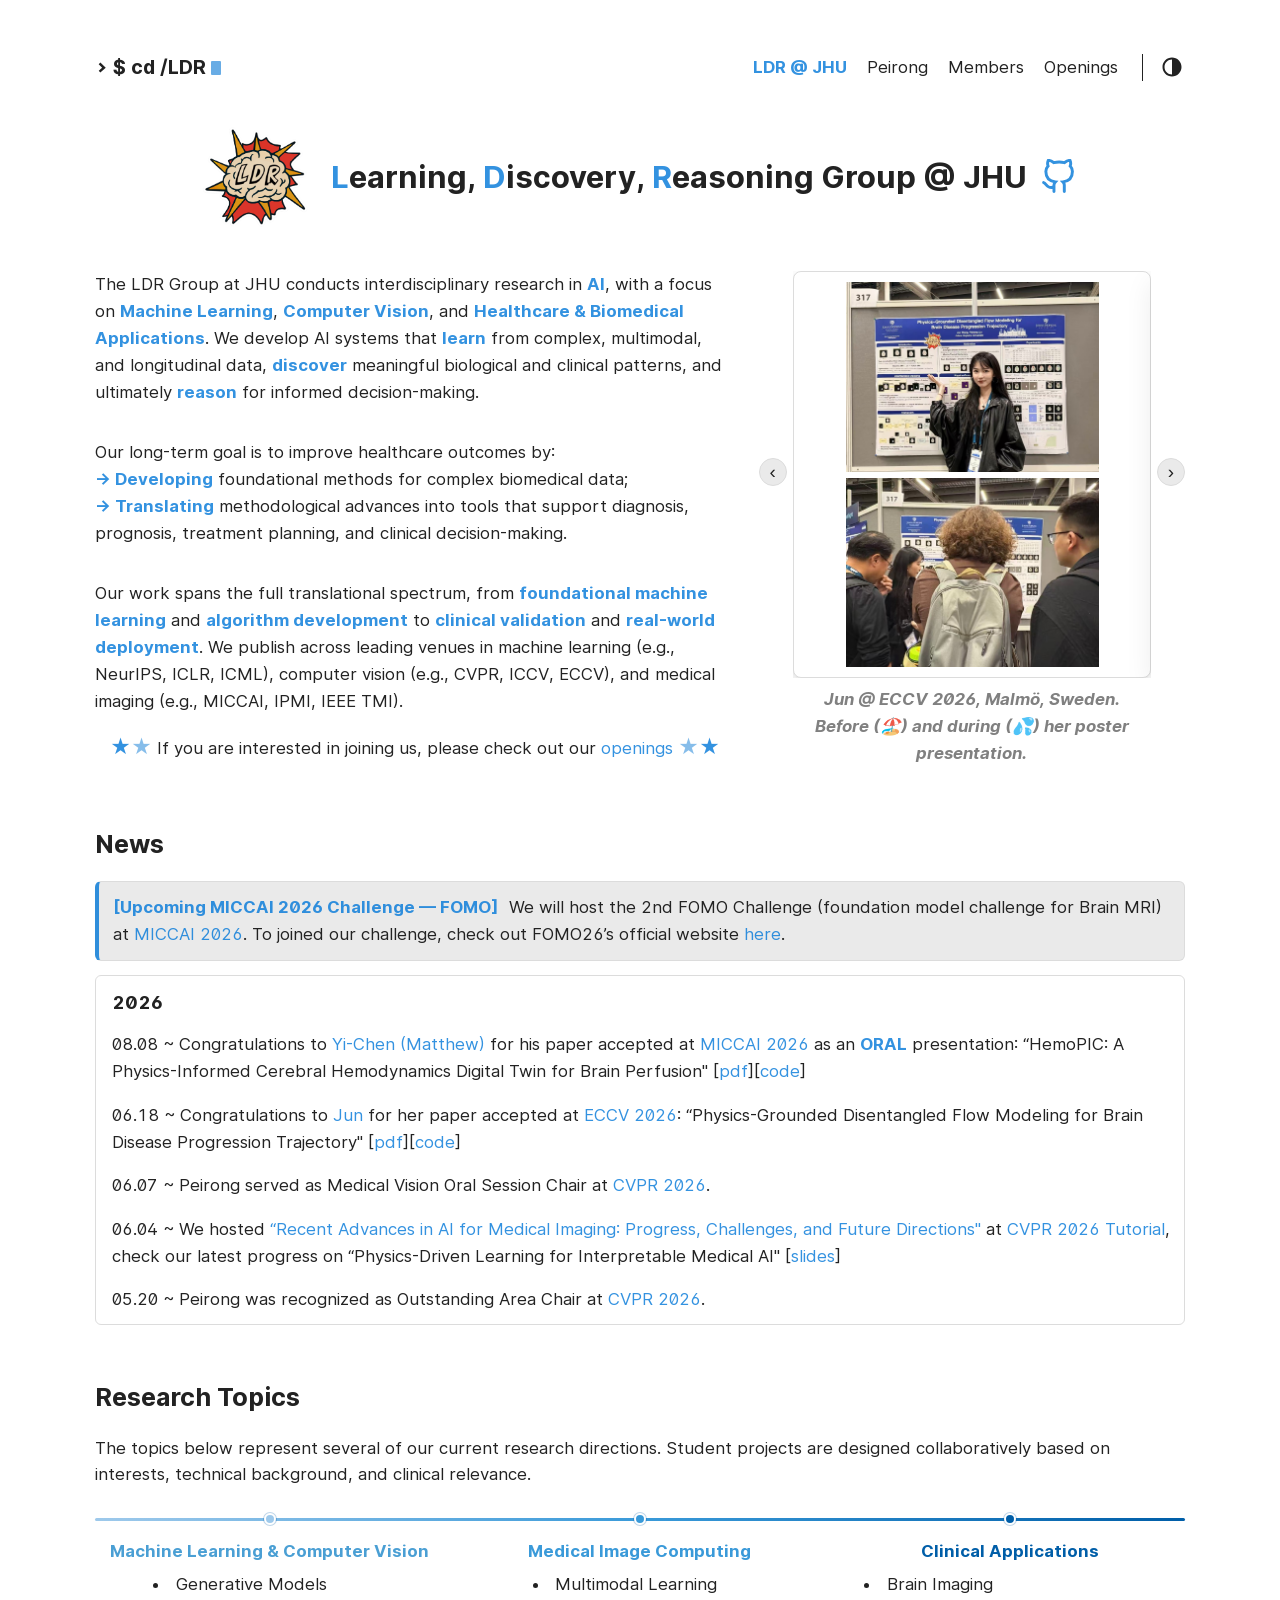
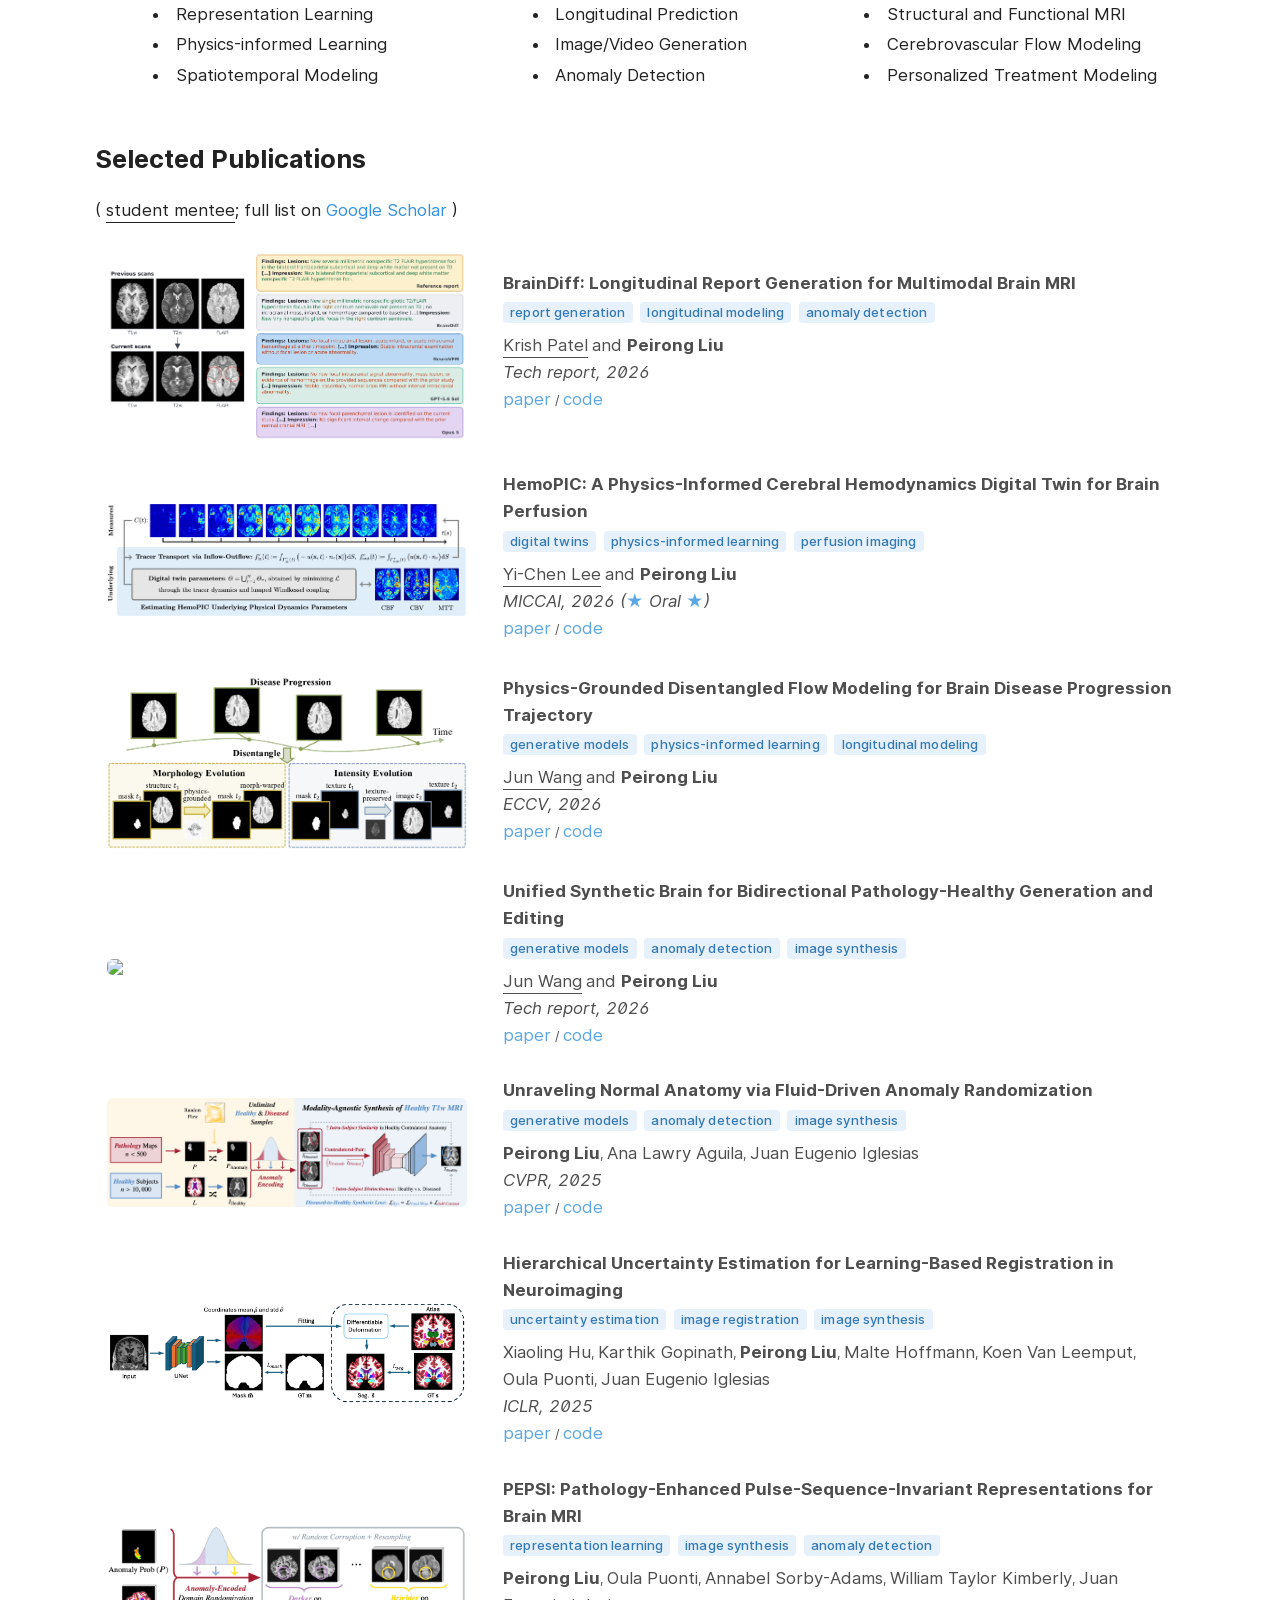
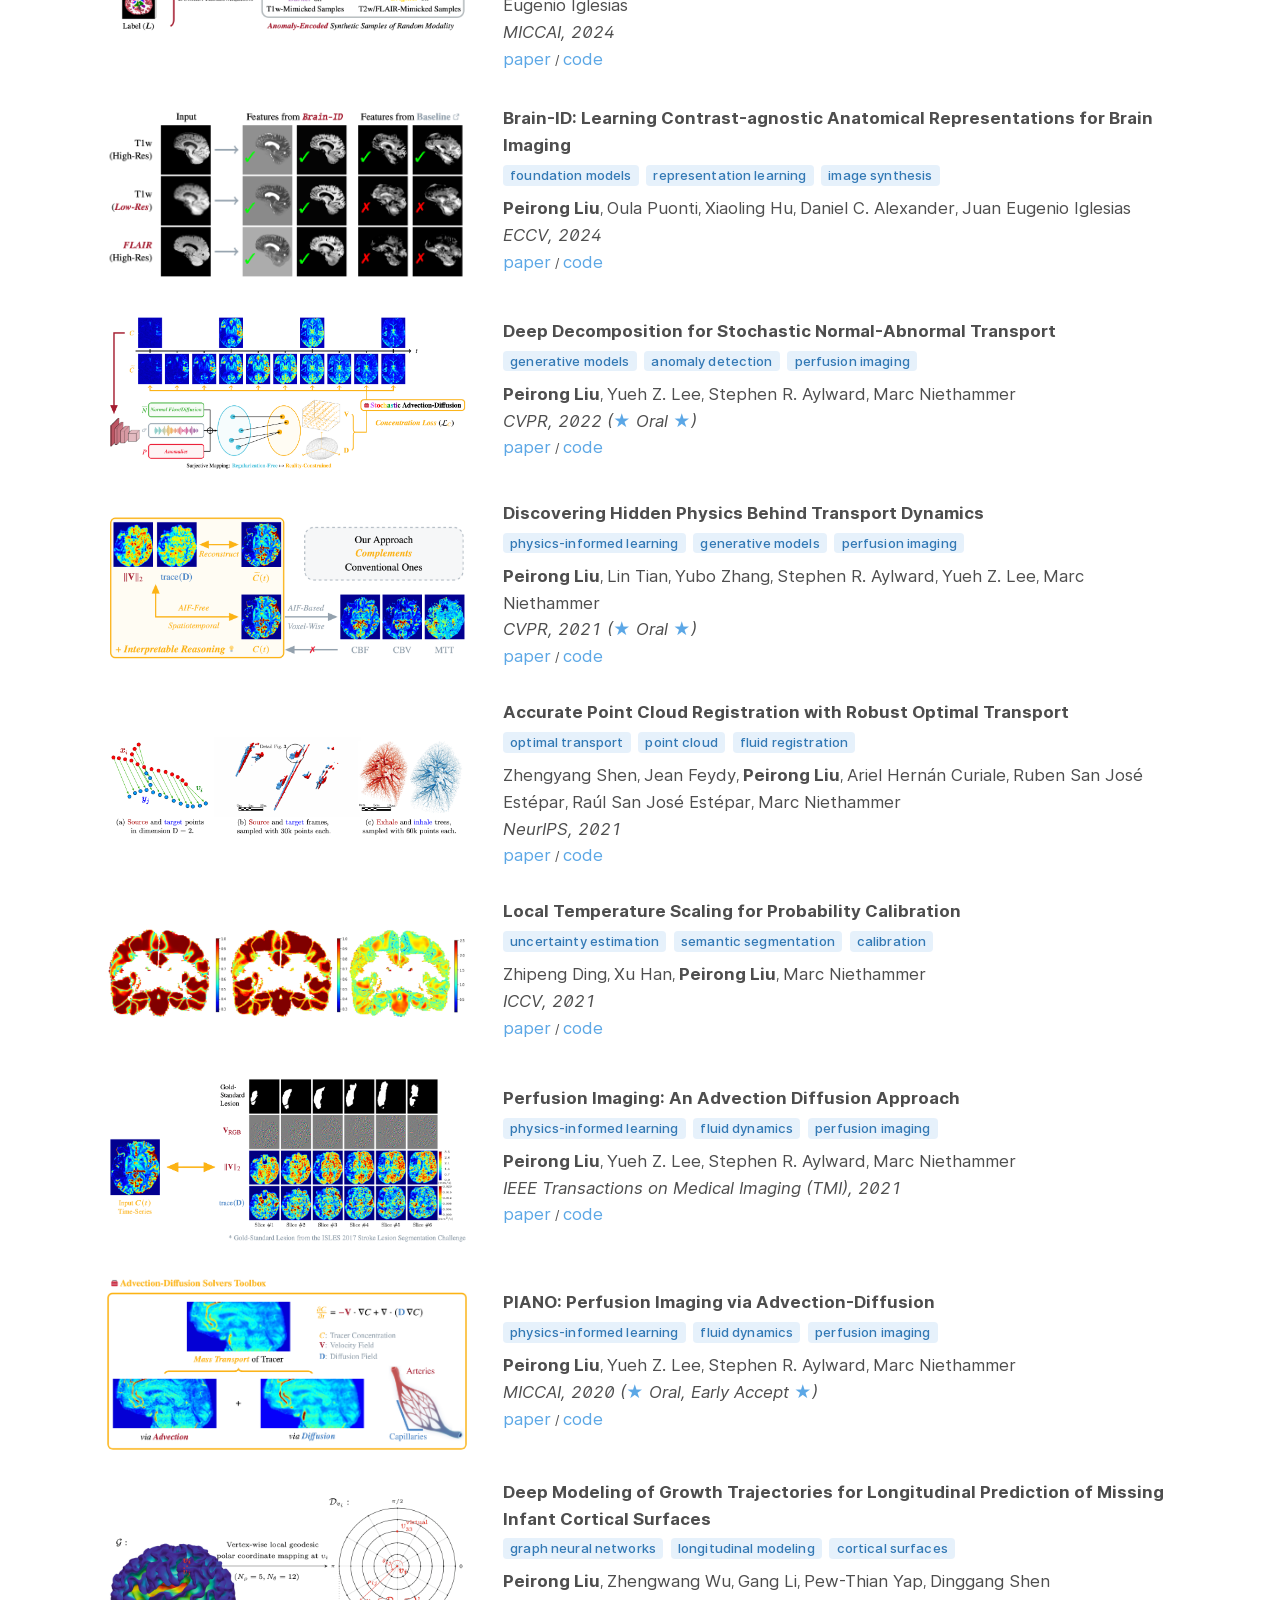
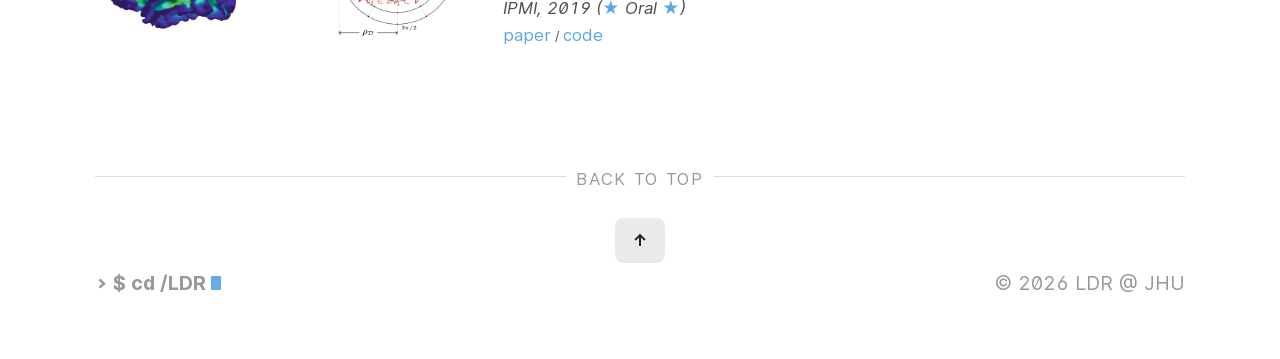
==== commit addeb714: "paper updates" ====
--- a/index.html
+++ b/index.html
@@ -114,89 +114,10 @@
             </p>
           </div>
 
-          <div class="intro-gallery intro-gallery--rect">
-            <div class="intro-gallery__frame">
-              <button type="button" class="intro-gallery__btn intro-gallery__btn--prev" aria-label="Previous photo">&#8249;</button>
-              <div class="intro-gallery__track">
-                <figure class="intro-gallery__slide">
-                  <div class="intro-gallery__media">
-                    <img src="/img/gallery/2026_CVPR_Tutorial.JPG" alt="Peirong at CVPR 2026 Tutorial">
-                  </div>
-                  <figcaption><strong><em>Peirong @ CVPR 2026 Tutorial — Physics-informed Learning for Interpretable Medical AI</em></strong></figcaption>
-                </figure>
-                <figure class="intro-gallery__slide">
-                  <div class="intro-gallery__media">
-                    <img src="/img/gallery/Group.jpeg" alt="LDR Group photo">
-                  </div>
-                  <figcaption><strong><em>We welcome fluffy members!</em></strong></figcaption>
-                </figure>
-              </div>
-              <button type="button" class="intro-gallery__btn intro-gallery__btn--next" aria-label="Next photo">&#8250;</button>
-            </div>
-            <figcaption class="intro-gallery__caption"></figcaption>
-            <div class="intro-gallery__dots"></div>
-          </div>
-        </div>
-
-        <div class="post-content">
-          <h2 id="news">News</h2>
-
-          <p class="news-spotlight"><strong class="accent">[Upcoming MICCAI 2026 Challenge — FOMO]</strong> We will host the 2nd FOMO Challenge (foundation model challenge for Brain MRI) at <a href="https://conferences.miccai.org/2026/en/default.asp">MICCAI 2026</a>. To joined our challenge, check out FOMO26&rsquo;s official website <a href="https://fomo26.github.io/">here</a>.</p>
-
-          <div class="summary-panel">
-            <div class="summary">
-              <h4 id="2026">2026</h4>
-              <p>08.08 ~ Congratulations to <a href="https://scholar.google.com/citations?user=jf-e29IAAAAJ">Yi-Chen (Matthew)</a> for his paper accepted at <a href="https://conferences.miccai.org/2026/en/default.asp">MICCAI 2026</a> as an <strong class="accent">ORAL</strong> presentation: &ldquo;HemoPIC: A Physics-Informed Cerebral Hemodynamics Digital Twin for Brain Perfusion'' [<a href="https://arxiv.org/abs/2607.08799">pdf</a>][<a href="https://github.com/jhuldr/HemoPIC">code</a>]</p>
-              <p>06.18 ~ Congratulations to <a href="https://scholar.google.com/citations?user=Std7dLsAAAAJ">Jun</a> for her paper accepted at <a href="https://eccv.ecva.net/">ECCV 2026</a>: &ldquo;Physics-Grounded Disentangled Flow Modeling for Brain Disease Progression Trajectory'' [<a href="https://arxiv.org/abs/2606.28630">pdf</a>][<a href="https://github.com/jhuldr/PDF">code</a>]</p>
-              <p>06.07 ~ Peirong served as Medical Vision Oral Session Chair at <a href="https://cvpr.thecvf.com/">CVPR 2026</a>.</p>
-              <p>06.04 ~ We hosted <a href="https://sites.google.com/view/cvpr26aiformedical/home">&ldquo;Recent Advances in AI for Medical Imaging: Progress, Challenges, and Future Directions''</a> at <a href="https://cvpr.thecvf.com/Conferences/2026/Tutorials">CVPR 2026 Tutorial</a>, check our latest progress on &ldquo;Physics-Driven Learning for Interpretable Medical AI'' [<a href="https://drive.google.com/file/d/1zkfiCGNZ_6styozGEag61UjAZ97JSYVc/view?usp=sharing">slides</a>]</p>
-              <p>05.20 ~ Peirong was recognized as Outstanding Area Chair at <a href="https://cvpr.thecvf.com/">CVPR 2026</a>.</p>
-              <p>04.01 ~ Peirong served as Area Chair at <a href="https://neurips.cc/">NeurIPS 2026</a>.</p>
-              <p>01.26 ~ Peirong served as Area Chair at <a href="https://conferences.miccai.org/2026/en/default.asp">MICCAI 2026</a>.</p>
-              <h4 id="2025">2025</h4>
-              <p>12.01 ~ Check out our new work, on unifying the bidirectional generation and editing of pathology-healthy brain imaging [<a href="https://arxiv.org/abs/2512.00269">pdf</a>][<a href="https://github.com/jhuldr/USB">code</a>]</p>
-              <p>09.18 ~ We received 4 x RTX PRO 6000 Blackwell GPU <a href="https://www.nvidia.com/en-us/industries/higher-education-research/academic-grant-program/">NVIDIA Academic Grant</a> to support our research on physics-informed deep learning.</p>
-              <p>08.20 ~ Peirong served as Area Chair at <a href="https://iclr.cc/">ICLR 2026</a> and <a href="https://cvpr.thecvf.com/">CVPR 2026</a>.</p>
-              <p>07.20 ~ Check out our preprint for <a href="https://huggingface.co/datasets/FOMO25/FOMO-MRI">FOMO-60k</a> (a large-scale heterogeneous 3D MRI dataset) <a href="https://arxiv.org/abs/2506.14432">here</a>.</p>
-              <p>07.16 ~ One paper accepted at <a href="https://dgm4miccai.github.io/">MICCAI Deep Generative Models Workshop (DGM4MICCAI) 2025</a>: &ldquo;Conditional diffusion models for guided anomaly detection in brain images using fluid-driven anomaly randomization'' [<a href="https://arxiv.org/abs/2506.10233">pdf</a>]</p>
-              <p>07.01 ~ Peirong joined <a href="https://www.jhu.edu/">JHU</a> as an Assistant Professor in the Dept. of <a href="https://engineering.jhu.edu/ece/">Electrical and Computer Engineering (ECE)</a> and <a href="https://ai.jhu.edu/">Data Science and Artificial Intelligence Institute (DSAI)</a>.</p>
-              <p>04.01 ~ We will host FOMO - the first foundation model challenge for Brain MRI - at <a href="https://conferences.miccai.org/2025/en/default.asp">MICCAI 2025</a>. To joined our challenge, check out FOMO's official website <a href="https://fomo25.github.io/">here</a>.</p>
-              <p>03.01 ~ Peirong served as Area Chair at <a href="https://conferences.miccai.org/2025/en/default.asp">MICCAI 2025</a>.</p>
-              <p>02.26 ~ One paper accepted at <a href="https://cvpr.thecvf.com/">CVPR 2025</a>: &ldquo;Unraveling Normal Anatomy via Fluid-Driven Anomaly Randomization'' [<a href="https://arxiv.org/abs/2501.13370">pdf</a>][<a href="https://github.com/peirong26/UNA">code</a>]</p>
-              <p>01.22 ~ One paper accepted at <a href="https://iclr.cc/">ICLR 2025</a>: &ldquo;Hierarchical uncertainty estimation for learning-based registration in neuroimaging'' [<a href="https://arxiv.org/abs/2410.09299">pdf</a>][<a href="https://github.com/HuXiaoling/Regre4Regis">code</a>]</p>
-              <details class="news-archive">
-                <summary>Older news (2018&ndash;2024)</summary>
-                <h4 id="2024">2024</h4>
-                <p>09.09 ~ Peirong was named as a <a href="https://datascience.ucsd.edu/rising-stars-in-data-science/#1715796564881-774c0292-27f2">Rising Star in Data Science</a> by UCSD, UChicago, and Stanford.</p>
-                <p>08.16 ~ Peirong was named as a <a href="https://risingstars-eecs.mit.edu/">Rising Star in EECS</a> by MIT.</p>
-                <p>07.12 ~ Peirong received the NIH Award at <a href="https://conferences.miccai.org/2024/en/">MICCAI 2024</a>.</p>
-                <p>07.01 ~ One paper accepted at <a href="https://eccv2024.ecva.net/">ECCV 2024</a>: &ldquo;Brain-ID: Learning Contrast-agnostic Anatomical Representations for Brain Imaging'' [<a href="https://arxiv.org/abs/2311.16914">pdf</a>][<a href="https://github.com/peirong26/Brain-ID">code</a>]</p>
-                <p>06.20 ~ Peirong started as a volunteer research mentor for <a href="https://talaria.org/">Talaria Summer Institute</a>.</p>
-                <p>06.17 ~ One paper accepted at <a href="https://conferences.miccai.org/2024/en/">MICCAI 2024</a>: &ldquo;PEPSI: Pathology-Enhanced Pulse-Sequence-Invariant Representations for Brain MRI'' [<a href="https://arxiv.org/abs/2403.06227">pdf</a>][<a href="https://github.com/peirong26/PEPSI">code</a>]</p>
-                <p>02.02 ~ One paper accepted as <strong>Oral</strong> at <a href="https://biomedicalimaging.org/2024/">ISBI 2024</a>: &ldquo;Quantifying white matter hyperintensity and brain volumes in heterogeneous clinical and low-field portable MRI'' [<a href="https://arxiv.org/abs/2312.05119">pdf</a>][<a href="https://surfer.nmr.mgh.harvard.edu/fswiki/WMH-SynthSeg">FreeSurfer</a>]</p>
-                <h4 id="2023">2023</h4>
-                <p>08.13 ~ Peirong joined as a postdoctoral researcher at Harvard Medical School and Massachusetts General Hospital.</p>
-                <h4 id="2022">2022</h4>
-                <p>05.13 ~ Peirong joined as a research intern at <a href="https://ai.facebook.com">Meta AI</a>&rsquo;s Computer Vision team for Summer 2022.</p>
-                <p>03.02 ~ One paper accepted as <strong>Oral</strong> at <a href="https://cvpr2022.thecvf.com">CVPR 2022</a>: &ldquo;Deep Decomposition for Stochastic Normal-Abnormal Transport'' [<a href="https://arxiv.org/abs/2111.14777">pdf</a>][<a href="https://github.com/uncbiag/D2-SONATA">code</a>]</p>
-                <h4 id="2021">2021</h4>
-                <p>09.28 ~ One paper accepted at <a href="https://nips.cc/">NeurIPS 2021</a>: &ldquo;Accurate Point Cloud Registration with Robust Optimal Transport'' [<a href="https://openreview.net/forum?id=TlE6Ar1sRsR">pdf</a>][<a href="https://github.com/uncbiag/robot">code</a>]</p>
-                <p>07.13 ~ One paper accepted at <a href="http://iccv2021.thecvf.com/home">ICCV 2021</a>: &ldquo;Local Temperature Scaling for Probability Calibration'' [<a href="https://arxiv.org/abs/2008.05105">pdf</a>][<a href="https://github.com/uncbiag/LTS">code</a>]</p>
-                <p>05.13 ~ One paper accepted at <a href="https://ieeexplore.ieee.org/xpl/RecentIssue.jsp?punumber=42">IEEE TMI</a>: &ldquo;Perfusion Imaging: An Advection Diffusion Approach'' [<a href="https://ieeexplore.ieee.org/abstract/document/9446948">pdf</a>][<a href="https://github.com/uncbiag/PIANO">code</a>]</p>
-                <p>03.22 ~ Peirong joined as a research intern at <a href="https://ai.facebook.com">Facebook AI</a>&rsquo;s Computer Vision team for Summer 2021.</p>
-                <p>03.13 ~ One paper accepted as <strong>Oral</strong> at <a href="http://cvpr2021.thecvf.com">CVPR 2021</a>: &ldquo;Discovering Hidden Physics Behind Transport Dynamics'' [<a href="https://arxiv.org/abs/2011.12222">pdf</a>][<a href="https://github.com/uncbiag/D2-SONATA">code</a>]</p>
-                <h4 id="2020">2020</h4>
-                <p>08.15 ~ Peirong received the Student Travel Award at <a href="https://www.miccai2020.org/en/">MICCAI 2020</a>.</p>
-                <p>06.13 ~ One paper accepted at <a href="https://www.miccai2020.org/en/">MICCAI 2020</a>: &ldquo;Fluid Registration Between Lung CT and Stationary Chest Tomosynthesis Images'' [<a href="https://link.springer.com/chapter/10.1007/978-3-030-59716-0_30">pdf</a>][<a href="https://github.com/uncbiag/2D3DFluidReg">code</a>]</p>
-                <p>05.13 ~ One paper <strong>Early</strong> accepted as <strong>Oral</strong> at <a href="https://www.miccai2020.org/en/">MICCAI 2020</a>: &ldquo;PIANO: Perfusion Imaging via Advection-Diffusion'' [<a href="https://link.springer.com/chapter/10.1007/978-3-030-59728-3_67">pdf</a>][<a href="https://github.com/uncbiag/PIANO">code</a>]</p>
-                <h4 id="2019">2019</h4>
-                <p>06.02 ~ Peirong received the IPMI Scholarship at <a href="https://link.springer.com/book/10.1007/978-3-030-20351-1">IPMI 2019</a>.</p>
-                <p>02.26 ~ One paper accepted as <strong>Oral</strong> at <a href="https://link.springer.com/book/10.1007/978-3-030-20351-1">IPMI 2019</a>: &ldquo;Deep Modeling of Growth Trajectories for Longitudinal Prediction of Missing Infant Cortical Surfaces'' [<a href="https://link.springer.com/chapter/10.1007/978-3-030-20351-1_21">pdf</a>][<a href="https://github.com/peirong26/GCNN-for-Longitudinal-Cortical-Prediction">code</a>]</p>
-              </details>
-            </div>
-            <div class="summary-rail" aria-hidden="true"></div>
-          </div>
-        </div>
+          <div id="gallery-include" data-include="/gallery.html"></div>
+        </div>
+
+        <div id="news-include" data-include="/news.html"></div>
 
         <div class="post-content">
           <h2 id="topics">Research Topics</h2>
@@ -247,285 +168,7 @@
           </div>
         </div>
 
-        <div class="post-content post-content--publications">
-          <h2 id="publications" class="scholar-link">Selected Publications</h2>
-          <a>( <span class="mentee-key"><u>student mentee</u></span>; full list on <a href="https://scholar.google.com/citations?user=cz6GJtUAAAAJ&hl=en"
-            style="text-decoration:none;color:rgba(0, 119, 216, 0.8);"
-             target="_blank"
-             rel="noopener noreferrer">
-             Google Scholar
-          <a>)</a>
-        
-          <figure class="paper-figure">
-            <img src="/img/papers/miccai_26_hemopic.png" width="360">
-            <figcaption>
-              <a><strong>HemoPIC: A Physics-Informed Cerebral Hemodynamics Digital Twin for Brain Perfusion</strong></a>
-              <p class="paper-tags"><span class="paper-tag">digital twins</span><span class="paper-tag">physics-informed learning</span><span class="paper-tag">perfusion imaging</span></p>
-              <a href="https://scholar.google.com/citations?user=jf-e29IAAAAJ" class="mentee" style="text-decoration:none;" target="_blank" rel="noopener noreferrer"><u>Yi-Chen Lee</u></a> <a> and </a> 
-              <strong>Peirong Liu</strong>
-              <br>
-              <em>MICCAI, 2026 (<span class="oral-star" aria-hidden="true">&starf;</span> Oral <span class="oral-star" aria-hidden="true">&starf;</span>)</em>
-              <br>
-              <a href="https://arxiv.org/abs/2607.08799" style="text-decoration:none;color:rgba(0, 119, 216, 0.8);" target="_blank" rel="noopener noreferrer">paper</a>
-               / 
-              <a href="https://github.com/jhuldr/HemoPIC" style="text-decoration:none;color:rgba(0, 119, 216, 0.8);" target="_blank" rel="noopener noreferrer">code</a>
-            </figcaption>
-          </figure>
-        
-          <figure class="paper-figure">
-            <img src="/img/papers/eccv_26_pdf.png" width="360">
-            <figcaption>
-              <a><strong>Physics-Grounded Disentangled Flow Modeling for Brain Disease Progression Trajectory</strong></a>
-              <p class="paper-tags"><span class="paper-tag">generative models</span><span class="paper-tag">physics-informed learning</span><span class="paper-tag">longitudinal modeling</span></p>
-              <a href="https://scholar.google.com/citations?&user=Std7dLsAAAAJ" class="mentee" style="text-decoration:none;" target="_blank" rel="noopener noreferrer"><u>Jun Wang</u></a> <a> and </a> 
-              <strong>Peirong Liu</strong>
-              <br>
-              <em>ECCV, 2026</em>
-              <br>
-              <a href="https://arxiv.org/abs/2606.28630" style="text-decoration:none;color:rgba(0, 119, 216, 0.8);" target="_blank" rel="noopener noreferrer">paper</a>
-               / 
-               <a href="https://github.com/jhuldr/PDF" style="text-decoration:none;color:rgba(0, 119, 216, 0.8);" target="_blank" rel="noopener noreferrer">code</a>
-              </figcaption>
-          </figure>
-        
-          <figure class="paper-figure">
-            <img src="/img/papers/preprint_25_usb.png" width="360">
-            <figcaption>
-              <a><strong>Unified Synthetic Brain for Bidirectional Pathology-Healthy Generation and Editing</strong></a>
-              <p class="paper-tags"><span class="paper-tag">generative models</span><span class="paper-tag">anomaly detection</span><span class="paper-tag">image synthesis</span></p>
-              <a href="https://scholar.google.com/citations?&user=Std7dLsAAAAJ" class="mentee" style="text-decoration:none;" target="_blank" rel="noopener noreferrer"><u>Jun Wang</u></a> <a> and </a> 
-              <strong>Peirong Liu</strong>
-              <br>
-              <em>Tech report, 2026</em>
-              <br>
-              <a href="https://arxiv.org/abs/2512.00269" style="text-decoration:none;color:rgba(0, 119, 216, 0.8);" target="_blank" rel="noopener noreferrer">paper</a>
-               / 
-              <a href="https://github.com/jhuldr/USB" style="text-decoration:none;color:rgba(0, 119, 216, 0.8);" target="_blank" rel="noopener noreferrer">code</a>
-            </figcaption>
-          </figure>
-          
-        
-          <figure class="paper-figure">
-            <img src="/img/papers/cvpr_25_una.png" width="360">
-            <figcaption>
-              <a><strong>Unraveling Normal Anatomy via Fluid-Driven Anomaly Randomization</strong></a>
-              <p class="paper-tags"><span class="paper-tag">generative models</span><span class="paper-tag">anomaly detection</span><span class="paper-tag">image synthesis</span></p>
-              <strong>Peirong Liu</strong>, 
-              <a href="https://scholar.google.com/citations?user=AgTGBMNjAeIC&hl=en" style="text-decoration:none;" target="_blank" rel="noopener noreferrer">Ana Lawry Aguila</a>, 
-              <a href="https://scholar.google.com/citations?user=_f2iSSQAAAAJ&hl=en" style="text-decoration:none;" target="_blank" rel="noopener noreferrer">Juan Eugenio Iglesias</a>
-              <br>
-              <em>CVPR, 2025</em>
-              <br>
-              <a href="https://arxiv.org/abs/2501.13370" style="text-decoration:none;color:rgba(0, 119, 216, 0.8);" target="_blank" rel="noopener noreferrer">paper</a>
-               / 
-              <a href="https://github.com/peirong26/UNA" style="text-decoration:none;color:rgba(0, 119, 216, 0.8);" target="_blank" rel="noopener noreferrer">code</a>
-            </figcaption>
-          </figure>
-          
-        
-          <figure class="paper-figure">
-            <img src="/img/papers/iclr_25_uncer.png" width="360">
-            <figcaption>
-              <a><strong>Hierarchical Uncertainty Estimation for Learning-Based Registration in Neuroimaging</strong></a>
-              <p class="paper-tags"><span class="paper-tag">uncertainty estimation</span><span class="paper-tag">image registration</span><span class="paper-tag">image synthesis</span></p>
-              <a href="https://scholar.google.com/citations?user=6MfwhCAAAAAJ&hl=en" style="text-decoration:none;" target="_blank" rel="noopener noreferrer">Xiaoling Hu</a>, 
-              <a href="https://scholar.google.co.in/citations?user=yOqPN2AAAAAJ&hl=en" style="text-decoration:none;" target="_blank" rel="noopener noreferrer">Karthik Gopinath</a>, 
-              <strong>Peirong Liu</strong>, 
-              <a href="https://martinos.org/malte/" style="text-decoration:none;" target="_blank" rel="noopener noreferrer">Malte Hoffmann</a>, 
-              <a href="https://scholar.google.com/citations?user=PQLyawoAAAAJ&hl=en" style="text-decoration:none;" target="_blank" rel="noopener noreferrer">Koen Van Leemput</a>, 
-              <a href="https://scholar.google.com/citations?user=sVDWresAAAAJ&hl=en" style="text-decoration:none;" target="_blank" rel="noopener noreferrer">Oula Puonti</a>,  
-              <a href="https://scholar.google.com/citations?user=_f2iSSQAAAAJ&hl=en" style="text-decoration:none;" target="_blank" rel="noopener noreferrer">Juan Eugenio Iglesias</a>
-              <br>
-              <em>ICLR, 2025</em>
-              <br>
-              <a href="https://arxiv.org/abs/2410.09299" style="text-decoration:none;color:rgba(0, 119, 216, 0.8);" target="_blank" rel="noopener noreferrer">paper</a>
-               / 
-              <a href="https://github.com/HuXiaoling/Regre4Regis" style="text-decoration:none;color:rgba(0, 119, 216, 0.8);" target="_blank" rel="noopener noreferrer">code</a>
-            </figcaption>
-          </figure>
-        
-        
-          <figure class="paper-figure">
-            <img src="/img/papers/miccai_25_pepsi.png" width="360">
-            <figcaption>
-              <a><strong>PEPSI: Pathology-Enhanced Pulse-Sequence-Invariant Representations for Brain MRI</strong></a>
-              <p class="paper-tags"><span class="paper-tag">representation learning</span><span class="paper-tag">image synthesis</span><span class="paper-tag">anomaly detection</span></p>
-              <strong>Peirong Liu</strong>, 
-              <a href="https://scholar.google.com/citations?user=sVDWresAAAAJ&hl=en" style="text-decoration:none;" target="_blank" rel="noopener noreferrer">Oula Puonti</a>, 
-              <a href="https://scholar.google.com/citations?user=sCd158cAAAAJ&hl=en" style="text-decoration:none;" target="_blank" rel="noopener noreferrer">Annabel Sorby-Adams</a>, 
-              <a href="https://scholar.google.com/citations?user=jY6yflgAAAAJ&hl=en" style="text-decoration:none;" target="_blank" rel="noopener noreferrer">William Taylor Kimberly</a>, 
-              <a href="https://scholar.google.com/citations?user=_f2iSSQAAAAJ&hl=en" style="text-decoration:none;" target="_blank" rel="noopener noreferrer">Juan Eugenio Iglesias</a>
-              <br>
-              <em>MICCAI, 2024</em>
-              <br>
-              <a href="https://arxiv.org/abs/2403.06227" style="text-decoration:none;color:rgba(0, 119, 216, 0.8);" target="_blank" rel="noopener noreferrer">paper</a>
-               / 
-              <a href="https://github.com/peirong26/PEPSI" style="text-decoration:none;color:rgba(0, 119, 216, 0.8);" target="_blank" rel="noopener noreferrer">code</a>
-            </figcaption>
-          </figure>
-          
-        
-          <figure class="paper-figure">
-            <img src="/img/papers/eccv_24_brain-id.png" width="360">
-            <figcaption>
-              <a><strong>Brain-ID: Learning Contrast-agnostic Anatomical Representations for Brain Imaging</strong></a>
-              <p class="paper-tags"><span class="paper-tag">foundation models</span><span class="paper-tag">representation learning</span><span class="paper-tag">image synthesis</span></p>
-              <strong>Peirong Liu</strong>, 
-              <a href="https://scholar.google.com/citations?user=sVDWresAAAAJ&hl=en" style="text-decoration:none;" target="_blank" rel="noopener noreferrer">Oula Puonti</a>, 
-              <a href="https://scholar.google.com/citations?user=6MfwhCAAAAAJ&hl=en" style="text-decoration:none;" target="_blank" rel="noopener noreferrer">Xiaoling Hu</a>, 
-              <a href="https://scholar.google.com/citations?user=mH-ZOQEAAAAJ&hl=en" style="text-decoration:none;" target="_blank" rel="noopener noreferrer">Daniel C. Alexander</a>, 
-              <a href="https://scholar.google.com/citations?user=_f2iSSQAAAAJ&hl=en" style="text-decoration:none;" target="_blank" rel="noopener noreferrer">Juan Eugenio Iglesias</a>
-              <br>
-              <em>ECCV, 2024</em>
-              <br>
-              <a href="https://arxiv.org/abs/2311.16914" style="text-decoration:none;color:rgba(0, 119, 216, 0.8);" target="_blank" rel="noopener noreferrer">paper</a>
-               / 
-              <a href="https://github.com/peirong26/Brain-ID" style="text-decoration:none;color:rgba(0, 119, 216, 0.8);" target="_blank" rel="noopener noreferrer">code</a>
-            </figcaption>
-          </figure>
-        
-          
-          <figure class="paper-figure">
-            <img src="/img/papers/cvpr_22_sonata.png" width="360">
-            <figcaption>
-              <a><strong>Deep Decomposition for Stochastic Normal-Abnormal Transport</strong></a>
-              <p class="paper-tags"><span class="paper-tag">generative models</span><span class="paper-tag">anomaly detection</span><span class="paper-tag">perfusion imaging</span></p>
-              <strong>Peirong Liu</strong>, 
-              <a href="https://scholar.google.com/citations?user=fE26FkMAAAAJ&hl=en" style="text-decoration:none;" target="_blank" rel="noopener noreferrer">Yueh Z. Lee</a>, 
-              <a href="https://scholar.google.com/citations?user=u1UdL4oAAAAJ&hl=en" style="text-decoration:none;" target="_blank" rel="noopener noreferrer">Stephen R. Aylward</a>,  
-              <a href="https://scholar.google.com/citations?user=KqtBi6MAAAAJ&hl=en" style="text-decoration:none;" target="_blank" rel="noopener noreferrer">Marc Niethammer</a>
-              <br>
-              <em>CVPR, 2022 (<span class="oral-star" aria-hidden="true">&starf;</span> Oral <span class="oral-star" aria-hidden="true">&starf;</span>)</em>
-              <br>
-              <a href="https://arxiv.org/abs/2111.14777" style="text-decoration:none;color:rgba(0, 119, 216, 0.8);" target="_blank" rel="noopener noreferrer">paper</a>
-               / 
-              <a href="https://github.com/uncbiag/D2-SONATA" style="text-decoration:none;color:rgba(0, 119, 216, 0.8);" target="_blank" rel="noopener noreferrer">code</a>
-            </figcaption>
-          </figure>
-        
-          
-          <figure class="paper-figure">
-            <img src="/img/papers/cvpr_21_yeti.png" width="360">
-            <figcaption>
-              <a><strong>Discovering Hidden Physics Behind Transport Dynamics</strong></a>
-              <p class="paper-tags"><span class="paper-tag">physics-informed learning</span><span class="paper-tag">generative models</span><span class="paper-tag">perfusion imaging</span></p>
-              <strong>Peirong Liu</strong>, 
-              <a href="https://scholar.google.com/citations?user=IVawKOEAAAAJ&hl=en" style="text-decoration:none;" target="_blank" rel="noopener noreferrer">Lin Tian</a>, 
-              <a href="https://scholar.google.com/citations?user=QTTsEsgAAAAJ&hl=en" style="text-decoration:none;" target="_blank" rel="noopener noreferrer">Yubo Zhang</a>, 
-              <a href="https://scholar.google.com/citations?user=u1UdL4oAAAAJ&hl=en" style="text-decoration:none;" target="_blank" rel="noopener noreferrer">Stephen R. Aylward</a>, 
-              <a href="https://scholar.google.com/citations?user=fE26FkMAAAAJ&hl=en" style="text-decoration:none;" target="_blank" rel="noopener noreferrer">Yueh Z. Lee</a>, 
-              <a href="https://scholar.google.com/citations?user=KqtBi6MAAAAJ&hl=en" style="text-decoration:none;" target="_blank" rel="noopener noreferrer">Marc Niethammer</a>
-              <br>
-              <em>CVPR, 2021 (<span class="oral-star" aria-hidden="true">&starf;</span> Oral <span class="oral-star" aria-hidden="true">&starf;</span>)</em>
-              <br>
-              <a href="https://arxiv.org/abs/2011.12222" style="text-decoration:none;color:rgba(0, 119, 216, 0.8);" target="_blank" rel="noopener noreferrer">paper</a>
-               / 
-              <a href="https://github.com/uncbiag/D2-SONATA" style="text-decoration:none;color:rgba(0, 119, 216, 0.8);" target="_blank" rel="noopener noreferrer">code</a>
-            </figcaption>
-          </figure>
-          
-        
-          <figure class="paper-figure">
-            <img src="/img/papers/neurips_21_robot.png" width="360">
-            <figcaption>
-              <a><strong>Accurate Point Cloud Registration with Robust Optimal Transport</strong></a>
-              <p class="paper-tags"><span class="paper-tag">optimal transport</span><span class="paper-tag">point cloud</span><span class="paper-tag">fluid registration</span></p>
-              <a href="https://scholar.google.com/citations?user=cl_8rL0AAAAJ&hl=en" style="text-decoration:none;" target="_blank" rel="noopener noreferrer">Zhengyang Shen</a>, 
-              <a href="https://scholar.google.com/citations?user=hmn_ITgAAAAJ&hl=en" style="text-decoration:none;" target="_blank" rel="noopener noreferrer">Jean Feydy</a>, 
-              <strong>Peirong Liu</strong>, 
-              <a href="https://scholar.google.com/citations?user=vcf8tH0AAAAJ&hl=en" style="text-decoration:none;" target="_blank" rel="noopener noreferrer">Ariel Hernán Curiale</a>, 
-              <a href="https://scholar.google.com.hk/citations?user=SwCwRWUAAAAJ" style="text-decoration:none;" target="_blank" rel="noopener noreferrer">Ruben San José Estépar</a>, 
-              <a href="https://scholar.google.com/citations?user=-FEKnUcAAAAJ&hl=en" style="text-decoration:none;" target="_blank" rel="noopener noreferrer">Raúl San José Estépar</a>, 
-              <a href="https://scholar.google.com/citations?user=KqtBi6MAAAAJ&hl=en" style="text-decoration:none;" target="_blank" rel="noopener noreferrer">Marc Niethammer</a>
-              <br>
-              <em>NeurIPS, 2021</em>
-              <br>
-              <a href="https://arxiv.org/abs/2111.00648" style="text-decoration:none;color:rgba(0, 119, 216, 0.8);" target="_blank" rel="noopener noreferrer">paper</a>
-               / 
-              <a href="https://github.com/uncbiag/robot" style="text-decoration:none;color:rgba(0, 119, 216, 0.8);" target="_blank" rel="noopener noreferrer">code</a>
-            </figcaption>
-          </figure>
-        
-        
-          <figure class="paper-figure">
-            <img src="/img/papers/iccv_21_lts.png" width="360">
-            <figcaption>
-              <a><strong>Local Temperature Scaling for Probability Calibration</strong></a>
-              <p class="paper-tags"><span class="paper-tag">uncertainty estimation</span><span class="paper-tag">semantic segmentation</span><span class="paper-tag">calibration</span></p>
-              <a href="https://scholar.google.com/citations?user=aOqd-toAAAAJ&hl=en" style="text-decoration:none;" target="_blank" rel="noopener noreferrer">Zhipeng Ding</a>, 
-              <a href="https://scholar.google.com/citations?user=_4vyz-8AAAAJ&hl=en" style="text-decoration:none;" target="_blank" rel="noopener noreferrer">Xu Han</a>, 
-              <strong>Peirong Liu</strong>, 
-              <a href="https://scholar.google.com/citations?user=KqtBi6MAAAAJ&hl=en" style="text-decoration:none;" target="_blank" rel="noopener noreferrer">Marc Niethammer</a>
-              <br>
-              <em>ICCV, 2021</em>
-              <br>
-              <a href="https://arxiv.org/abs/2008.05105" style="text-decoration:none;color:rgba(0, 119, 216, 0.8);" target="_blank" rel="noopener noreferrer">paper</a>
-               / 
-              <a href="https://github.com/uncbiag/LTS" style="text-decoration:none;color:rgba(0, 119, 216, 0.8);" target="_blank" rel="noopener noreferrer">code</a>
-            </figcaption>
-          </figure>
-        
-        
-          <figure class="paper-figure">
-            <img src="/img/papers/tmi_21_piano.png" width="360">
-            <figcaption>
-              <a><strong>Perfusion Imaging: An Advection Diffusion Approach</strong></a>
-              <p class="paper-tags"><span class="paper-tag">physics-informed learning</span><span class="paper-tag">fluid dynamics</span><span class="paper-tag">perfusion imaging</span></p>
-              <strong>Peirong Liu</strong>, 
-              <a href="https://scholar.google.com/citations?user=fE26FkMAAAAJ&hl=en" style="text-decoration:none;" target="_blank" rel="noopener noreferrer">Yueh Z. Lee</a>, 
-              <a href="https://scholar.google.com/citations?user=u1UdL4oAAAAJ&hl=en" style="text-decoration:none;" target="_blank" rel="noopener noreferrer">Stephen R. Aylward</a>, 
-              <a href="https://scholar.google.com/citations?user=KqtBi6MAAAAJ&hl=en" style="text-decoration:none;" target="_blank" rel="noopener noreferrer">Marc Niethammer</a>
-              <br>
-              <em>IEEE Transactions on Medical Imaging (TMI), 2021</em>
-              <br>
-              <a href="https://ieeexplore.ieee.org/abstract/document/9446948" style="text-decoration:none;color:rgba(0, 119, 216, 0.8);" target="_blank" rel="noopener noreferrer">paper</a>
-               / 
-              <a href="https://github.com/uncbiag/D2-SONATA" style="text-decoration:none;color:rgba(0, 119, 216, 0.8);" target="_blank" rel="noopener noreferrer">code</a>
-            </figcaption>
-          </figure>
-          
-          
-          <figure class="paper-figure">
-            <img src="/img/papers/miccai_20_piano.png" width="360">
-            <figcaption>
-              <a><strong>PIANO: Perfusion Imaging via Advection-Diffusion</strong></a>
-              <p class="paper-tags"><span class="paper-tag">physics-informed learning</span><span class="paper-tag">fluid dynamics</span><span class="paper-tag">perfusion imaging</span></p>
-              <strong>Peirong Liu</strong>, 
-              <a href="https://scholar.google.com/citations?user=fE26FkMAAAAJ&hl=en" style="text-decoration:none;" target="_blank" rel="noopener noreferrer">Yueh Z. Lee</a>, 
-              <a href="https://scholar.google.com/citations?user=u1UdL4oAAAAJ&hl=en" style="text-decoration:none;" target="_blank" rel="noopener noreferrer">Stephen R. Aylward</a>, 
-              <a href="https://scholar.google.com/citations?user=KqtBi6MAAAAJ&hl=en" style="text-decoration:none;" target="_blank" rel="noopener noreferrer">Marc Niethammer</a>
-              <br>
-              <em>MICCAI, 2020 (<span class="oral-star" aria-hidden="true">&starf;</span> Oral, Early Accept <span class="oral-star" aria-hidden="true">&starf;</span>)</em>
-              <br>
-              <a href="https://link.springer.com/chapter/10.1007/978-3-030-59728-3_67" style="text-decoration:none;color:rgba(0, 119, 216, 0.8);" target="_blank" rel="noopener noreferrer">paper</a>
-               / 
-              <a href="https://github.com/uncbiag/PIANO" style="text-decoration:none;color:rgba(0, 119, 216, 0.8);" target="_blank" rel="noopener noreferrer">code</a>
-            </figcaption>
-          </figure>
-          
-          
-        
-          <figure class="paper-figure">
-            <img src="/img/papers/ipmi_19.png" width="360">
-            <figcaption>
-              <a><strong>Deep Modeling of Growth Trajectories for Longitudinal Prediction of Missing Infant Cortical Surfaces</strong></a>
-              <p class="paper-tags"><span class="paper-tag">graph neural networks</span><span class="paper-tag">longitudinal modeling</span><span class="paper-tag">cortical surfaces</span></p>
-              <strong>Peirong Liu</strong>,
-              <a href="https://scholar.google.com/citations?user=1to-DXUAAAAJ&hl=en" style="text-decoration:none;" target="_blank" rel="noopener noreferrer">Zhengwang Wu</a>, 
-              <a href="https://scholar.google.com/citations?user=S6-aJl8AAAAJ&hl=en" style="text-decoration:none;" target="_blank" rel="noopener noreferrer">Gang Li</a>, 
-              <a href="https://scholar.google.com/citations?user=QGdnthwAAAAJ&hl=en" style="text-decoration:none;" target="_blank" rel="noopener noreferrer">Pew-Thian Yap</a>, 
-              <a href="https://scholar.google.com/citations?user=v6VYQC8AAAAJ&hl=en" style="text-decoration:none;" target="_blank" rel="noopener noreferrer">Dinggang Shen</a> 
-              <br>
-              <em>IPMI, 2019 (<span class="oral-star" aria-hidden="true">&starf;</span> Oral <span class="oral-star" aria-hidden="true">&starf;</span>)</em>
-              <br>
-              <a href="https://link.springer.com/chapter/10.1007/978-3-030-20351-1_21" style="text-decoration:none;color:rgba(0, 119, 216, 0.8);" target="_blank" rel="noopener noreferrer">paper</a>
-               / 
-              <a href="https://github.com/peirong26/GCNN-for-Longitudinal-Cortical-Prediction" style="text-decoration:none;color:rgba(0, 119, 216, 0.8);" target="_blank" rel="noopener noreferrer">code</a>
-            </figcaption>
-          </figure>
-        
-        
-          </div>
+        <div id="publications-include" data-include="/publications.html"></div>
 
         <div class="pagination">
           <div class="pagination__title">
--- a/assets/style.css
+++ b/assets/style.css
@@ -1497,6 +1497,19 @@
   padding: 10px;
 }
 
+.intro-gallery__media--stack {
+  flex-direction: column;
+  gap: 6px;
+}
+
+.intro-gallery__media--stack img {
+  flex: 1 1 0;
+  min-height: 0;
+  width: 100%;
+  height: 100%;
+  object-fit: cover;
+}
+
 @media (min-width: 769px) {
   .intro-row .intro-text {
     flex: 6 1 0;
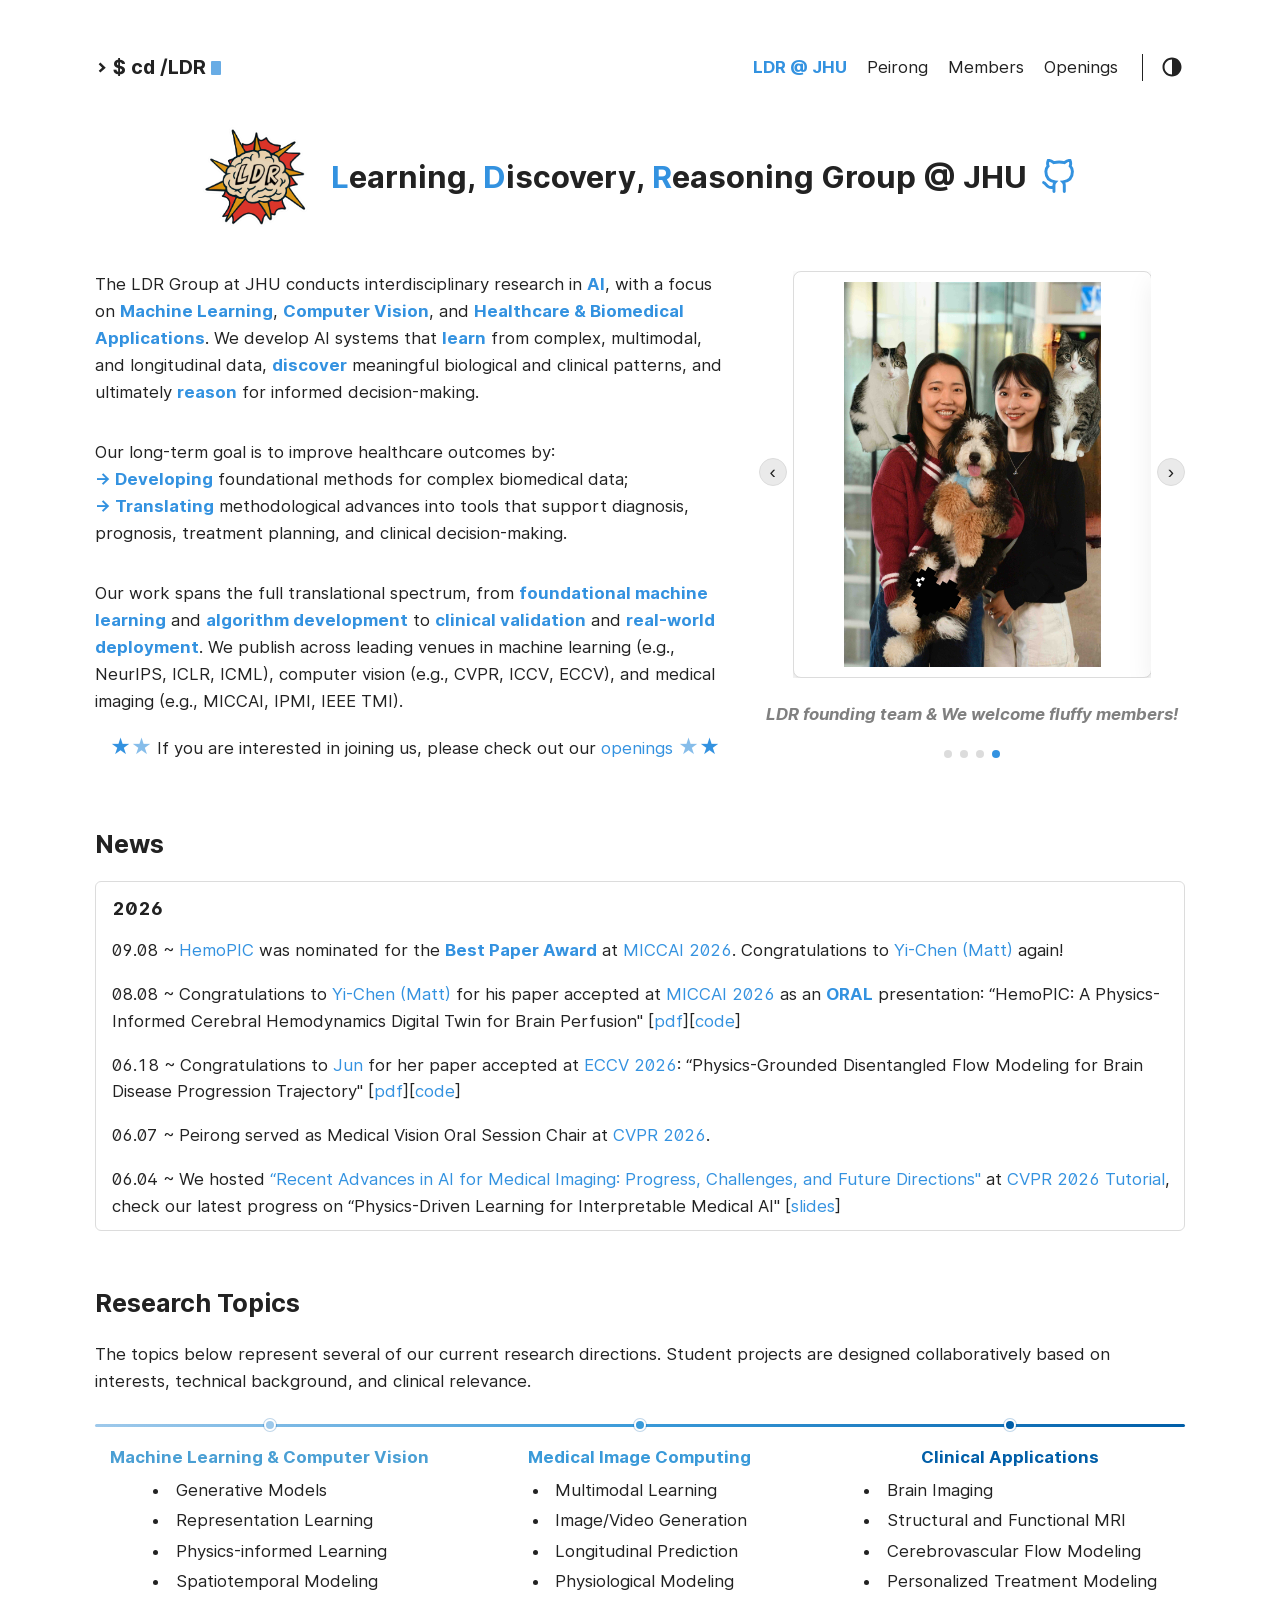
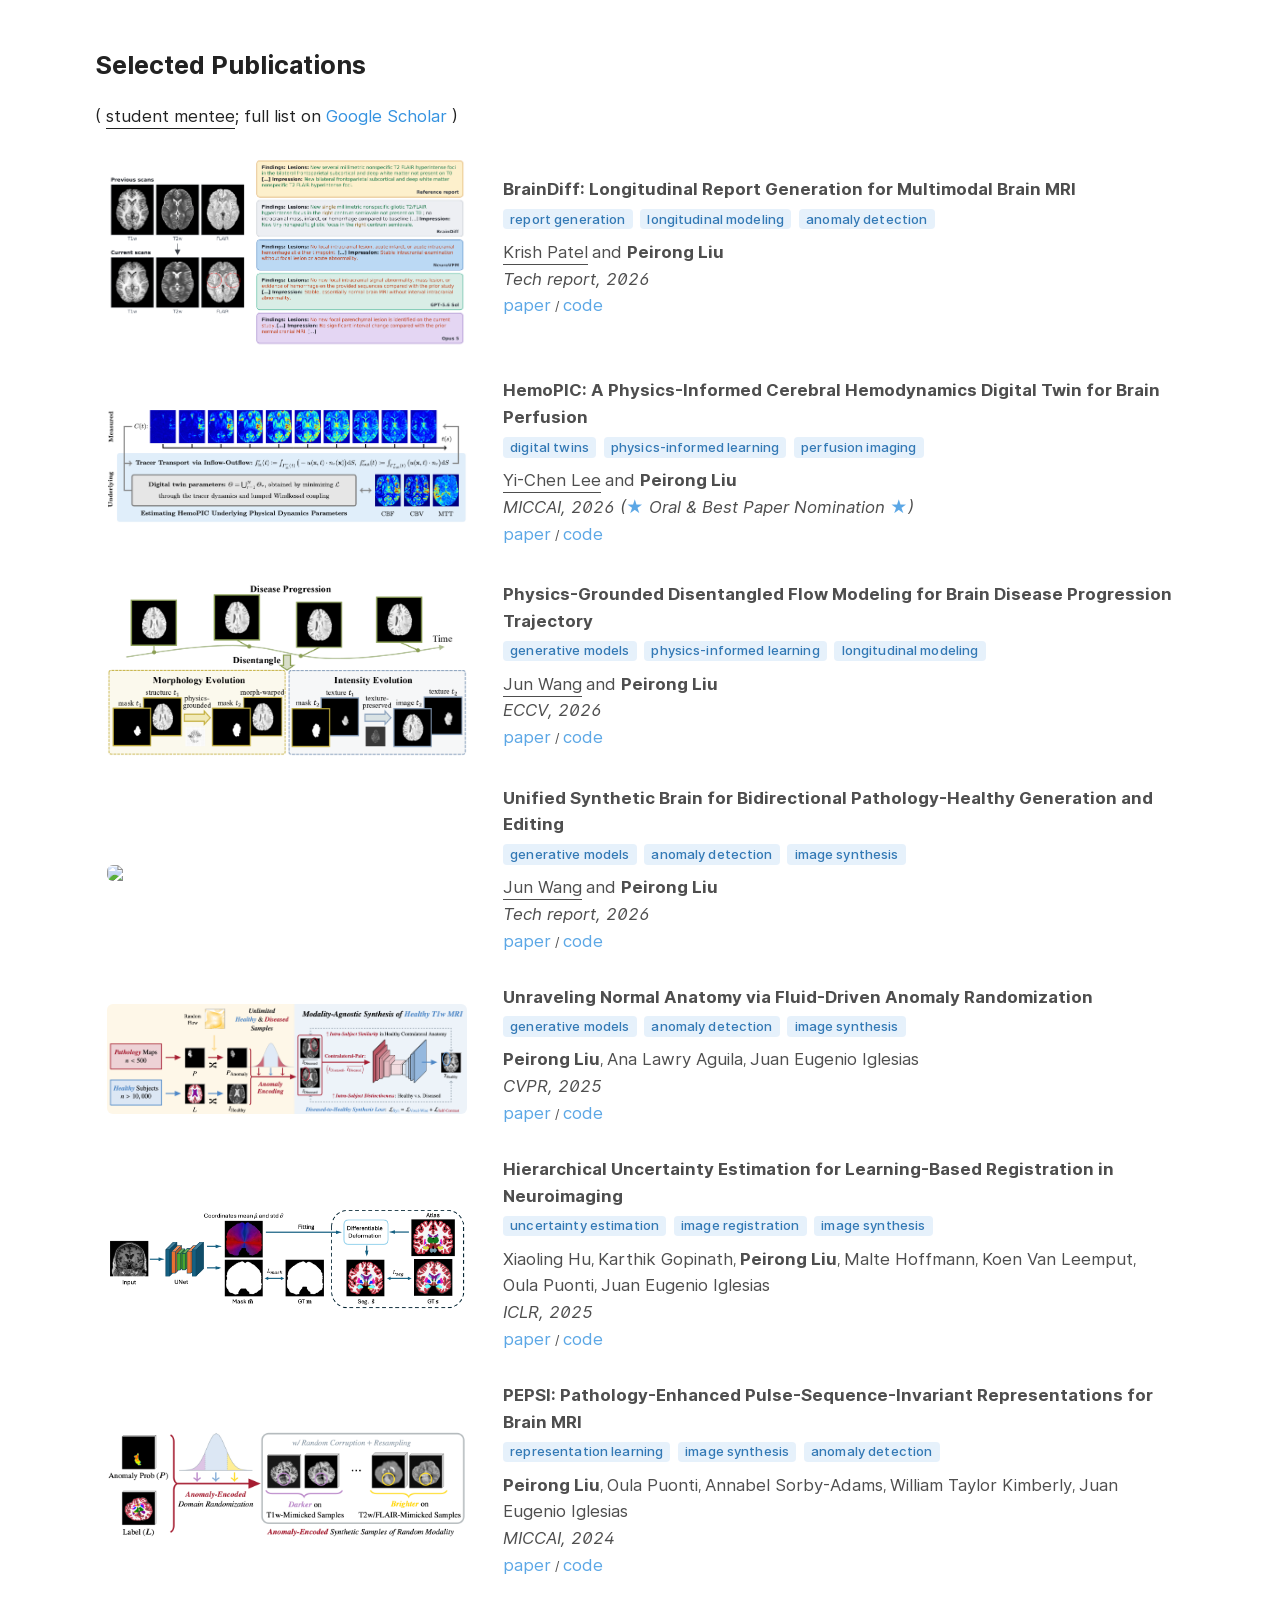
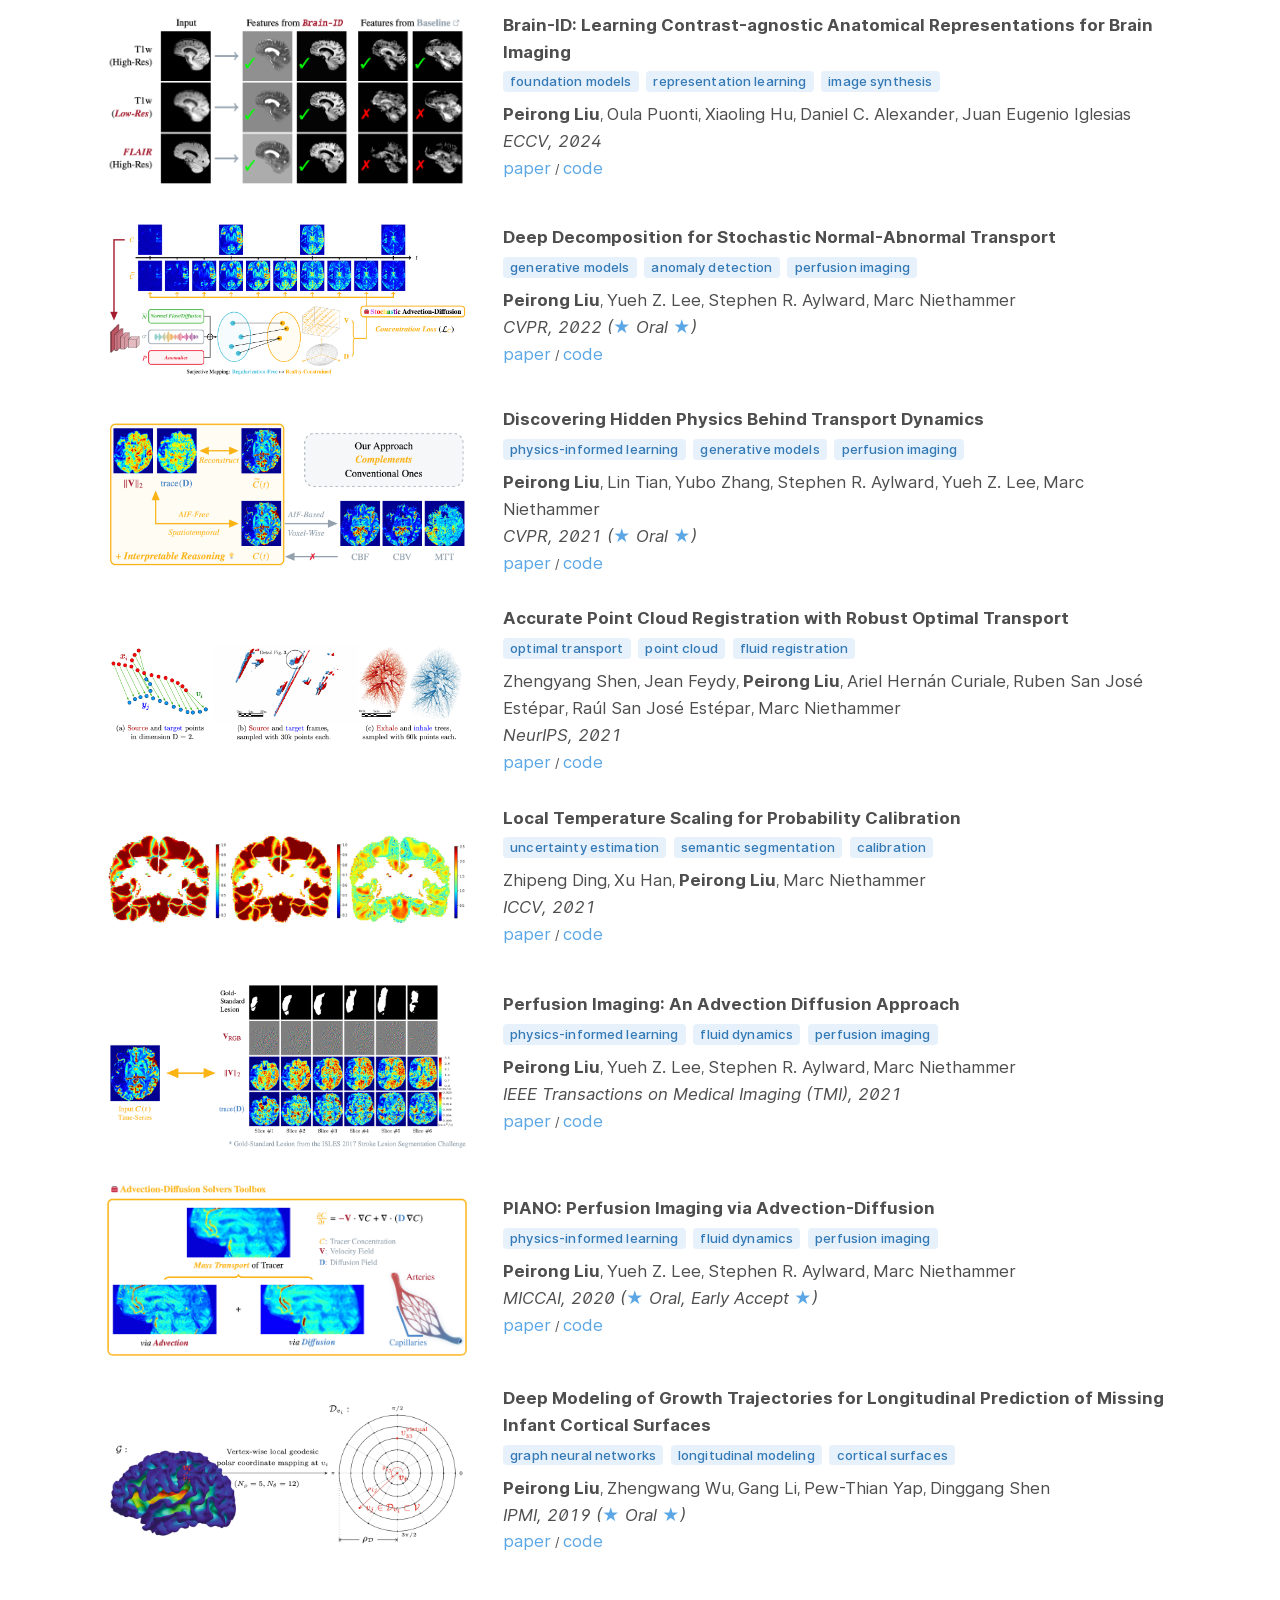
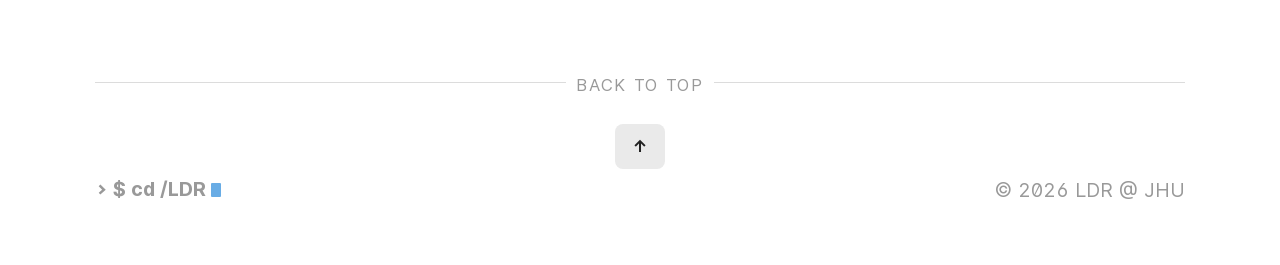
==== commit e41789cb: "update news" ====
--- a/index.html
+++ b/index.html
@@ -147,9 +147,9 @@
                 </div>
                 <ul> 
                   <li>Multimodal Learning</li>
+                  <li>Image/Video Generation</li>
                   <li>Longitudinal Prediction</li>
-                  <li>Image/Video Generation</li>
-                  <li>Anomaly Detection</li> 
+                  <li>Physiological Modeling</li>
                 </ul>
               </div>
               <div class="topics-spectrum__item">
